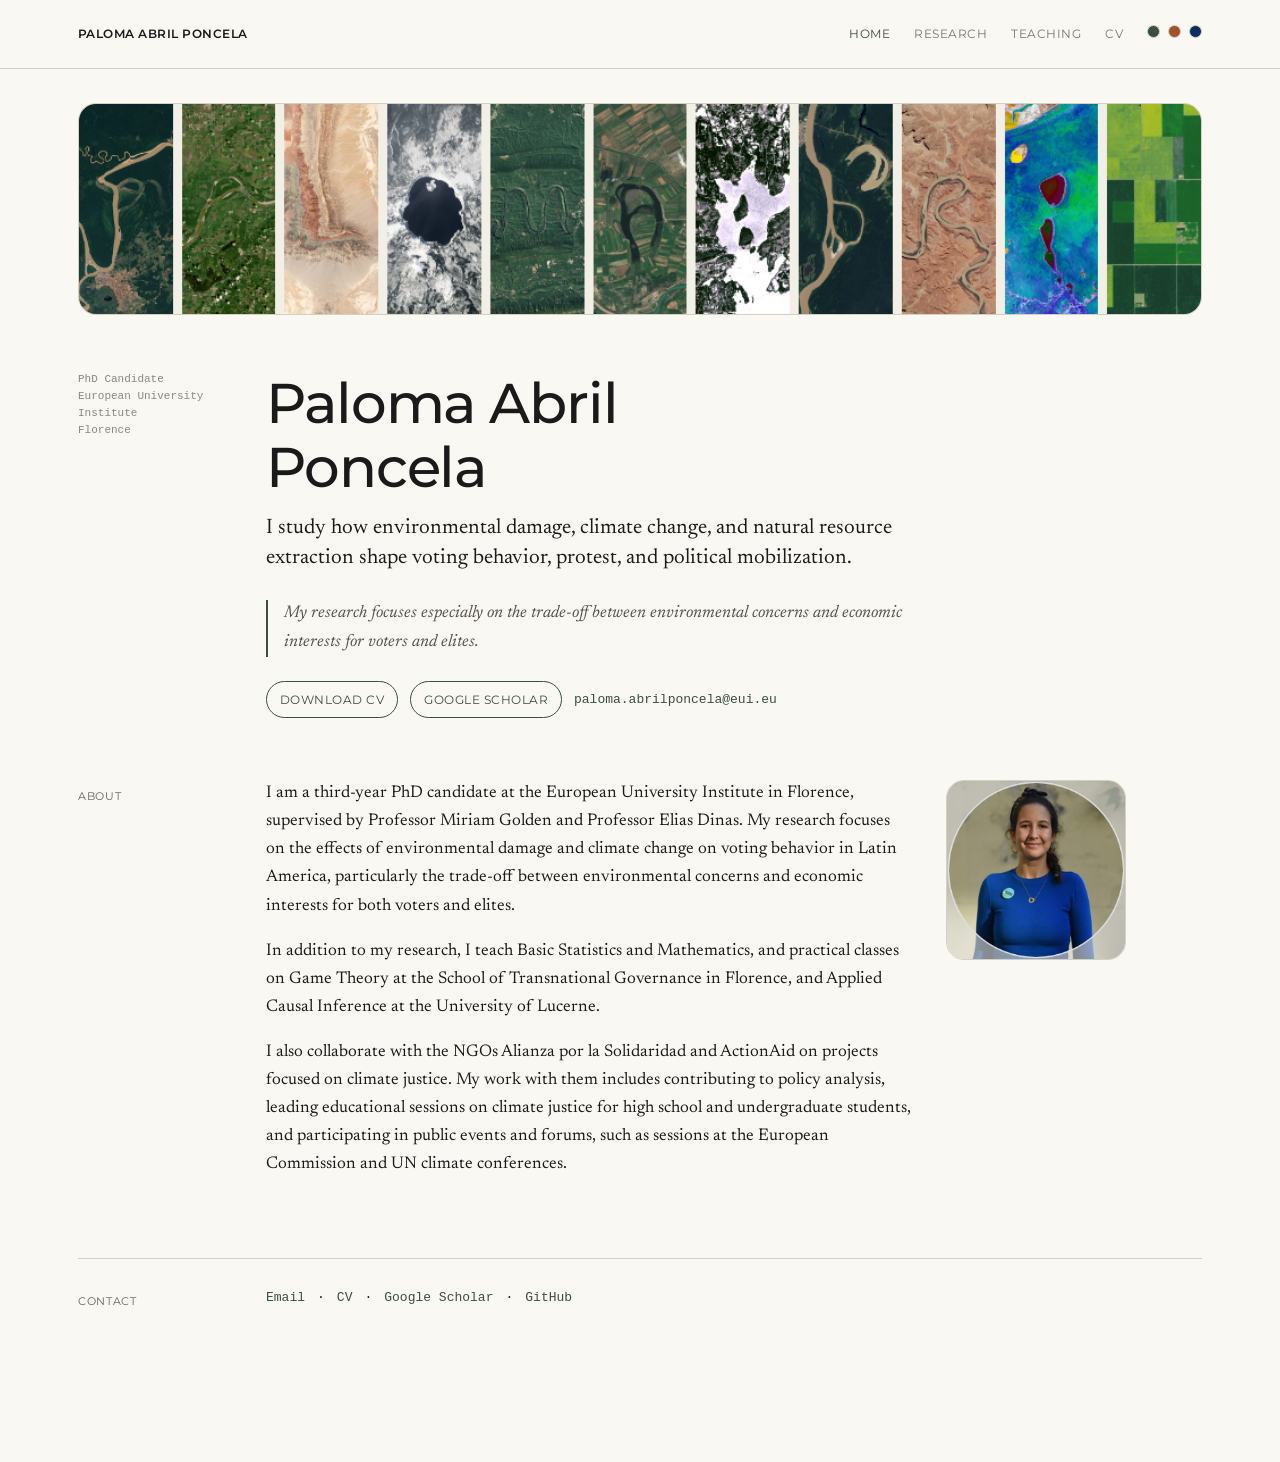
==== index.html @ c3dc5744 "Update index.html" ====
<!doctype html>
<html lang="en">
<head>
  <meta charset="utf-8">
  <meta http-equiv="X-UA-Compatible" content="chrome=1">
  <meta name="viewport" content="width=device-width, initial-scale=1">

  <title>Paloma Abril Poncela | PhD Candidate | European University Institute</title>
  <meta name="description" content="Paloma Abril Poncela is a PhD Candidate at the European University Institute researching environmental politics and voting behavior in Latin America.">
  <meta name="author" content="Paloma Abril Poncela">
  <link rel="canonical" href="https://palomaabril.github.io/">

  <meta property="og:title" content="Paloma Abril Poncela">
  <meta property="og:description" content="Research on environmental politics, environmental damage, and voting behavior in Latin America.">
  <meta property="og:type" content="website">
  <meta property="og:url" content="https://palomaabril.github.io/">
  <meta property="og:image" content="https://palomaabril.github.io/profile.png">
  <meta name="twitter:card" content="summary_large_image">

  <link rel="preconnect" href="https://fonts.googleapis.com">
  <link rel="preconnect" href="https://fonts.gstatic.com" crossorigin>
  <link href="https://fonts.googleapis.com/css2?family=Montserrat:wght@400;500;600&family=Newsreader:ital,opsz,wght@0,6..72,400;0,6..72,500;0,6..72,600;1,6..72,400&display=swap" rel="stylesheet">

  <link rel="stylesheet" href="https://unpkg.com/leaflet@1.9.4/dist/leaflet.css">

  <style>
    :root {
      --accent: #3A4F3D;
      --accent-secondary: #A0522D;
      --background: #FAF8F3;
      --panel: #F2EFE6;
      --text: #1A1A1A;
      --muted: #68645B;
      --line: #D4CFBE;
      --white-panel: rgba(255,255,255,0.66);
      --mono: ui-monospace, SFMono-Regular, Menlo, Monaco, Consolas, monospace;
    }

    * {
      box-sizing: border-box;
    }

    body {
      margin: 0;
      background: var(--background);
      color: var(--text);
      font-family: "Newsreader", Georgia, serif;
      font-size: 17px;
      line-height: 1.65;
    }

    a {
      color: var(--accent);
      text-decoration: none;
    }

    a:hover {
      text-decoration: underline;
    }

    .topbar {
      position: sticky;
      top: 0;
      z-index: 1000;
      background: rgba(250,248,243,0.94);
      backdrop-filter: blur(10px);
      border-bottom: 0.5px solid var(--line);
      font-family: "Montserrat", sans-serif;
      text-transform: uppercase;
      letter-spacing: 0.04em;
      font-size: 12px;
    }

    .nav {
      max-width: 1180px;
      margin: 0 auto;
      display: flex;
      gap: 24px;
      align-items: center;
      padding: 18px 28px;
    }

    .brand {
      font-weight: 600;
      margin-right: auto;
      color: var(--text);
    }

    .nav button,
    .nav a.nav-link {
      border: 0;
      background: transparent;
      color: #777;
      font: inherit;
      text-transform: uppercase;
      letter-spacing: 0.04em;
      cursor: pointer;
      padding: 6px 0;
    }

    .nav button.active,
    .nav button:hover,
    .nav a.nav-link:hover {
      color: var(--accent);
      text-decoration: none;
    }

    .theme-controls {
      display: flex;
      gap: 8px;
    }

    .theme-button {
      border: 0;
      background: transparent;
      cursor: pointer;
      padding: 2px;
    }

    .theme-dot {
      width: 13px;
      height: 13px;
      border-radius: 50%;
      display: inline-block;
      border: 1px solid var(--line);
    }

    main {
      max-width: 1180px;
      margin: 0 auto;
      padding: 62px 28px 90px;
    }

    .page {
      display: none;
    }

    .page.active {
      display: block;
    }

    .image-header {
      width: 100%;
      margin: -28px 0 56px;
      border-radius: 18px;
      overflow: hidden;
      border: 0.5px solid var(--line);
      background: var(--panel);
    }

    .image-header img {
      width: 100%;
      height: 210px;
      object-fit: cover;
      display: block;
    }

    .row {
      display: grid;
      grid-template-columns: 150px 1fr;
      gap: 38px;
      margin-bottom: 62px;
    }

    .label {
      font-family: "Montserrat", sans-serif;
      font-size: 11px;
      letter-spacing: 0.06em;
      color: var(--muted);
      text-transform: uppercase;
      padding-top: 7px;
    }

    .eyebrow {
      font-family: var(--mono);
      font-size: 11px;
      color: #888;
      line-height: 1.55;
    }

    .project .eyebrow,
    .project .smallcaps {
      color: var(--text);
      font-size: 13px;
    }

    h1,
    h2,
    h3 {
      font-family: "Montserrat", sans-serif;
      line-height: 1.15;
      font-weight: 500;
      margin: 0 0 14px;
    }

    h1 {
      font-size: 56px;
      letter-spacing: -0.02em;
    }

    h2 {
      font-size: 30px;
    }

    h3 {
      font-size: 18px;
    }

    p {
      margin-top: 0;
    }

    .lede {
      font-size: 21px;
      line-height: 1.45;
      max-width: 680px;
      margin: 0 0 26px;
    }

    .note {
      font-style: italic;
      border-left: 2px solid var(--accent);
      padding-left: 16px;
      color: #56524A;
      max-width: 680px;
    }

    .about-with-photo {
      display: grid;
      grid-template-columns: minmax(0, 1fr) 180px;
      gap: 34px;
      align-items: start;
      max-width: 860px;
    }

    .about-photo {
      width: 180px;
      height: 180px;
      object-fit: cover;
      border-radius: 18px;
      border: 0.5px solid var(--line);
      background: var(--panel);
    }

    .links {
      display: flex;
      gap: 12px;
      flex-wrap: wrap;
      align-items: center;
      font-family: var(--mono);
      font-size: 13px;
    }

    .button-link {
      font-family: "Montserrat", sans-serif;
      font-size: 12px;
      letter-spacing: 0.04em;
      text-transform: uppercase;
      border: 1px solid var(--accent);
      border-radius: 999px;
      padding: 8px 13px;
      color: var(--accent);
      background: transparent;
    }

    .button-link:hover {
      background: var(--accent);
      color: var(--background);
      text-decoration: none;
    }

    .card {
      display: block;
      background: var(--white-panel);
      border-radius: 16px;
      border-left: 3px solid var(--accent);
      padding: 18px 22px;
      margin-bottom: 16px;
      color: inherit;
    }

    .card:hover {
      text-decoration: none;
      background: rgba(255,255,255,0.88);
    }

    .smallcaps {
      font-family: "Montserrat", sans-serif;
      font-size: 10px;
      letter-spacing: 0.06em;
      color: var(--accent);
      text-transform: uppercase;
      margin-bottom: 6px;
    }

    .project {
      border-top: 0.5px solid var(--line);
      padding-top: 42px;
    }

    .pub {
      border-top: 0.5px solid var(--line);
      padding: 18px 0;
    }

    .footer {
      border-top: 0.5px solid var(--line);
      padding-top: 26px;
    }

    .mayan-interactive-layout {
      display: grid;
      grid-template-columns: 1.18fr 0.92fr;
      gap: 24px;
      align-items: start;
      margin: 30px 0;
    }

    .map-card,
    .image-card {
      background: var(--white-panel);
      border-radius: 16px;
      padding: 18px;
      border: 0.5px solid var(--line);
    }

    #mayan-map {
      height: 560px;
      border-radius: 14px;
      overflow: hidden;
      border: 0.5px solid var(--line);
      background: var(--panel);
    }

    #ecuador-map {
      height: 560px;
      border-radius: 14px;
      overflow: hidden;
      border: 0.5px solid var(--line);
      background: var(--panel);
    }

    .ecuador-interactive-layout {
      display: grid;
      grid-template-columns: minmax(0, 1.15fr) minmax(300px, 0.85fr);
      gap: 24px;
      align-items: start;
      margin: 30px 0;
    }

    .map-toggle {
      display: flex;
      flex-wrap: wrap;
      gap: 8px;
      margin: 14px 0;
      font-family: "Montserrat", sans-serif;
    }

    .map-toggle button {
      border: 1px solid var(--accent);
      border-radius: 999px;
      background: transparent;
      color: var(--accent);
      cursor: pointer;
      font: inherit;
      font-size: 11px;
      letter-spacing: 0.04em;
      padding: 7px 11px;
      text-transform: uppercase;
    }

    .map-toggle button.active,
    .map-toggle button:hover {
      background: var(--accent);
      color: var(--background);
    }

    .section-stats {
      font-family: var(--mono);
      font-size: 12px;
      color: #555;
      line-height: 1.65;
      margin: 12px 0 18px;
      padding: 12px;
      border-radius: 12px;
      background: var(--panel);
    }

    .image-grid {
      display: grid;
      grid-template-columns: repeat(3, minmax(0, 1fr));
      gap: 10px;
    }

    .image-option {
      margin: 0;
      border: 0;
      background: transparent;
      padding: 0;
      text-align: left;
      cursor: pointer;
      color: inherit;
      font: inherit;
    }

    .image-option img {
      width: 100%;
      border-radius: 12px;
      display: block;
      border: 0.5px solid var(--line);
      background: var(--panel);
      aspect-ratio: 4 / 3;
      object-fit: cover;
    }

    .image-option.active img {
      border: 2px solid var(--accent);
    }

    .image-option span {
      display: block;
      font-family: var(--mono);
      font-size: 11px;
      color: var(--muted);
      margin-top: 5px;
    }

    .selected-image {
      margin: 16px 0 0;
    }

    .selected-image img {
      width: 100%;
      max-height: 480px;
      object-fit: contain;
      display: block;
      border-radius: 12px;
      border: 0.5px solid var(--line);
      background: var(--panel);
    }

    .selected-image figcaption {
      font-family: var(--mono);
      font-size: 11px;
      color: var(--muted);
      margin-top: 6px;
    }

    .results-card {
      margin-top: 18px;
      background: var(--white-panel);
      border-radius: 16px;
      padding: 18px;
      border: 0.5px solid var(--line);
    }

    .results-heading {
      display: flex;
      align-items: center;
      justify-content: space-between;
      gap: 12px;
      margin-bottom: 12px;
    }

    .results-heading h3 {
      margin-bottom: 0;
    }

    .explanation-toggle {
      border: 1px solid var(--accent);
      border-radius: 999px;
      background: transparent;
      color: var(--accent);
      cursor: pointer;
      font-family: "Montserrat", sans-serif;
      font-size: 11px;
      letter-spacing: 0.04em;
      padding: 7px 11px;
      text-transform: uppercase;
      white-space: nowrap;
    }

    .explanation-toggle:hover {
      background: var(--accent);
      color: var(--background);
    }

    .results-grid {
      display: grid;
      grid-template-columns: repeat(2, minmax(0, 1fr));
      gap: 12px;
    }

    .results-button {
      display: block;
      width: 100%;
      border: 0;
      background: transparent;
      padding: 0;
      cursor: zoom-in;
      text-align: left;
      color: inherit;
      font: inherit;
    }

    .results-button img {
      width: 100%;
      display: block;
      border-radius: 12px;
      border: 0.5px solid var(--line);
      background: var(--panel);
    }

    .results-button span {
      display: block;
      margin-top: 5px;
      color: var(--muted);
      font-family: var(--mono);
      font-size: 11px;
    }

    .results-explanation {
      margin: 14px 0 0;
      color: #4D4942;
    }

    .results-explanation-panel {
      display: none;
    }

    .results-explanation-panel.open {
      display: block;
    }

    .modal {
      position: fixed;
      inset: 0;
      z-index: 2000;
      display: none;
      align-items: center;
      justify-content: center;
      padding: 28px;
      background: rgba(26, 26, 26, 0.72);
    }

    .modal.open {
      display: flex;
    }

    .modal-content {
      width: min(1120px, 100%);
      max-height: 92vh;
      overflow: auto;
      border-radius: 16px;
      background: var(--background);
      padding: 18px;
      border: 0.5px solid var(--line);
    }

    .modal-content img {
      width: 100%;
      display: block;
      border-radius: 12px;
      background: var(--panel);
    }

    .modal-close {
      float: right;
      border: 1px solid var(--accent);
      border-radius: 999px;
      background: transparent;
      color: var(--accent);
      cursor: pointer;
      font-family: "Montserrat", sans-serif;
      font-size: 12px;
      letter-spacing: 0.04em;
      padding: 6px 11px;
      text-transform: uppercase;
    }

    .modal-caption {
      margin: 0 0 12px;
      color: var(--muted);
      font-family: var(--mono);
      font-size: 12px;
    }

    .legend {
      margin-top: 12px;
      font-family: var(--mono);
      font-size: 11px;
      color: var(--muted);
    }

    .legend-row {
      display: flex;
      align-items: center;
      gap: 8px;
      margin: 4px 0;
    }

    .legend-swatch {
      width: 18px;
      height: 10px;
      border-radius: 2px;
      display: inline-block;
    }

    .map-note {
      font-family: var(--mono);
      font-size: 11px;
      color: var(--muted);
      margin-top: 10px;
      line-height: 1.5;
    }

    .ecuador-results-card h3 {
      margin-bottom: 8px;
    }

    .ecuador-results-card p {
      color: #56524A;
      font-size: 15px;
      line-height: 1.45;
      margin-bottom: 14px;
    }

    .ecuador-results-card .results-button {
      margin-top: 16px;
    }

    .gap-figure {
      width: 100%;
      border-radius: 12px;
      border: 0.5px solid var(--line);
      background: rgba(255,255,255,0.72);
      display: block;
    }

    .gap-figure text {
      font-family: "Montserrat", sans-serif;
      fill: var(--text);
    }

    .gap-figure .subtitle,
    .gap-figure .axis-label,
    .gap-figure .tick {
      fill: var(--muted);
    }

    @media (max-width: 900px) {
      .mayan-interactive-layout {
        grid-template-columns: 1fr;
      }

      .ecuador-interactive-layout {
        grid-template-columns: 1fr;
      }

      #mayan-map {
        height: 440px;
      }

      #ecuador-map {
        height: 440px;
      }
    }

    @media (max-width: 760px) {
      .nav {
        flex-wrap: wrap;
      }

      .theme-controls {
        width: 100%;
      }

      .row {
        grid-template-columns: 1fr;
        gap: 18px;
      }

      h1 {
        font-size: 42px;
      }

      main {
        padding-top: 36px;
      }

      .image-header {
        margin-top: -12px;
        margin-bottom: 36px;
      }

      .image-header img {
        height: 150px;
        object-position: left center;
      }

      .about-with-photo {
        grid-template-columns: 1fr;
      }

      .about-with-photo > div {
        grid-row: 2;
      }

      .about-photo {
        width: 145px;
        height: 145px;
        grid-row: 1;
      }

      .label {
        padding-top: 0;
      }

      .links {
        gap: 8px;
      }
    }
  </style>
</head>

<body>
  <div class="topbar">
    <nav class="nav">
      <span class="brand">Paloma Abril Poncela</span>
      <button class="navbtn active" data-page="home">Home</button>
      <button class="navbtn" data-page="research">Research</button>
      <button class="navbtn" data-page="teaching">Teaching</button>
      <a class="nav-link" href="cv.pdf" target="_blank" rel="noopener">CV</a>

      <div class="theme-controls">
        <button class="theme-button" data-color="#3A4F3D" aria-label="Green theme">
          <span class="theme-dot" style="background:#3A4F3D"></span>
        </button>
        <button class="theme-button" data-color="#A0522D" aria-label="Terracotta theme">
          <span class="theme-dot" style="background:#A0522D"></span>
        </button>
        <button class="theme-button" data-color="#0B2E5E" aria-label="Blue theme">
          <span class="theme-dot" style="background:#0B2E5E"></span>
        </button>
      </div>
    </nav>
  </div>

  <main>
    <div class="image-header">
      <img src="assets/images/PALOMAABRIL.png" alt="Satellite imagery collage header">
    </div>

    <section id="home" class="page active">
      <div class="row">
        <div>
          <p class="eyebrow">
            PhD Candidate<br>
            European University Institute<br>
            Florence
          </p>
        </div>

        <div>
          <h1>Paloma Abril<br>Poncela</h1>
          <p class="lede">
            I study how environmental damage, climate change, and natural resource extraction shape voting behavior, protest, and political mobilization.
          </p>
          <p class="note">
            My research focuses especially on the trade-off between environmental concerns and economic interests for voters and elites.
          </p>

          <div class="links" style="margin-top:24px">
            <a class="button-link" href="cv.pdf" target="_blank" rel="noopener">Download CV</a>
            <a class="button-link" href="https://scholar.google.com/citations?user=mrmPyyAAAAAJ&hl=es" target="_blank" rel="noopener">Google Scholar</a>
            <a href="mailto:paloma.abrilponcela@eui.eu">paloma.abrilponcela@eui.eu</a>
          </div>
        </div>
      </div>

      <div class="row">
        <div class="label">About</div>

        <div class="about-with-photo">
          <div>
            <p>
              I am a third-year PhD candidate at the European University Institute in Florence, supervised by Professor Miriam Golden and Professor Elias Dinas. My research focuses on the effects of environmental damage and climate change on voting behavior in Latin America, particularly the trade-off between environmental concerns and economic interests for both voters and elites.
            </p>

            <p>
              In addition to my research, I teach Basic Statistics and Mathematics, and practical classes on Game Theory at the School of Transnational Governance in Florence, and Applied Causal Inference at the University of Lucerne.
            </p>

            <p>
              I also collaborate with the NGOs Alianza por la Solidaridad and ActionAid on projects focused on climate justice. My work with them includes contributing to policy analysis, leading educational sessions on climate justice for high school and undergraduate students, and participating in public events and forums, such as sessions at the European Commission and UN climate conferences.
            </p>
          </div>

          <img class="about-photo" src="profile.png" alt="Paloma Abril Poncela">
        </div>
      </div>

      <div class="row footer">
        <div class="label">Contact</div>
        <div class="links">
          <a href="mailto:paloma.abrilponcela@eui.eu">Email</a>
          <span>&middot;</span>
          <a href="cv.pdf" target="_blank" rel="noopener">CV</a>
          <span>&middot;</span>
          <a href="https://scholar.google.com/citations?user=mrmPyyAAAAAJ&hl=es" target="_blank" rel="noopener">Google Scholar</a>
          <span>&middot;</span>
          <a href="https://github.com/palomaabril" target="_blank" rel="noopener">GitHub</a>
        </div>
      </div>
    </section>

    <section id="research" class="page">
      <div class="row">
        <div class="label">Research</div>
        <div>
          <h1>Research</h1>
          <p class="lede">
            My projects study environmental voting, extraction, deforestation, and climate politics.
          </p>
        </div>
      </div>

      <div class="row project">
        <div class="label">Published Papers</div>

        <div>
          <div class="pub">
            <h3>Economic vulnerability and emotions toward climate change: A case study of Spain</h3>
            <p>
              Fernandez, J. J., Orriols, L., &amp; Abril, P. (2025). <em>Journal of Environmental Psychology</em>, 102537.
            </p>
            <a href="https://www.sciencedirect.com/science/article/pii/S0272494425000209" target="_blank" rel="noopener">Read article</a>
          </div>
        </div>
      </div>

      <div class="row project">
        <div>
          <div class="smallcaps">Project 01</div>
          <p class="eyebrow">
            Mexico<br>
            2024-26<br>
            Under review
          </p>
        </div>

        <div>
          <h2>From Economic Voting to Environmental Backlash: The Mayan Train and Electoral Dynamics in Mexico</h2>
          <p><strong>Author:</strong> Paloma Abril Poncela</p>

          <p>
            How do voters evaluate governments that deliver economic growth at environmental cost? Classic models of retrospective voting expect citizens to reward prosperity, yet development often comes at the expense of the environment, generating backlash. I argue that accountability under these trade-offs hinges on whether citizens directly capture the gains from growth.
          </p>

          <p>
            When benefits are diffuse and environmental losses are visible and concentrated, voters punish governments; when benefits are direct and compensatory, they reward them even amid ecological damage. I test this argument using Mexico's Mayan Train, a macro-project that spurred regional expansion alongside severe deforestation. Combining satellite, firm, and electoral data in a difference-in-differences framework, I show that voters rewarded growth without deforestation, punished growth with ecological destruction, and rewarded the government where expropriation payments provided direct compensation.
          </p>

          <p class="eyebrow">Presented at: EPSA 2025, POBI 2025</p>

          <div class="mayan-interactive-layout">
            <div class="map-card">
              <h3>Electoral sections along the Mayan Train</h3>
              <p>
                Click an electoral section to display its measured deforestation and the satellite comparison.
              </p>

              <div id="mayan-map"></div>

              <div class="legend">
                <div class="legend-row">
                  <span class="legend-swatch" style="background:#F1E3B5"></span>
                  lower measured deforestation
                </div>
                <div class="legend-row">
                  <span class="legend-swatch" style="background:#D99B5F"></span>
                  medium measured deforestation
                </div>
                <div class="legend-row">
                  <span class="legend-swatch" style="background:#A0522D"></span>
                  higher measured deforestation
                </div>
              </div>

              <p class="map-note">
                Source: electoral-section shapefiles and satellite-based deforestation calculations.
              </p>
            </div>

            <div class="image-card">
              <h3 id="selected-section-title">Select a section</h3>

              <div id="selected-section-info" class="section-stats">
                Click an electoral section on the map to display the deforestation estimate.
              </div>

              <div class="image-grid">
                <button class="image-option active" type="button" data-image="assets/images/qgis2018.png" data-label="Before &middot; 2018" data-alt="Satellite image before deforestation, 2018">
                  <img src="assets/images/qgis2018.png" alt="">
                  <span>Before &middot; 2018</span>
                </button>

                <button class="image-option" type="button" data-image="assets/images/qgis2024.png" data-label="After &middot; 2024" data-alt="Satellite image after deforestation, 2024">
                  <img src="assets/images/qgis2024.png" alt="">
                  <span>After &middot; 2024</span>
                </button>

                <button class="image-option" type="button" data-image="assets/images/qgis_2024_area.png" data-label="Measured deforestation area" data-alt="Measured deforestation area">
                  <img src="assets/images/qgis_2024_area.png" alt="">
                  <span>Measurement</span>
                </button>
              </div>

              <figure class="selected-image">
                <img id="selected-qgis-image" src="assets/images/qgis2018.png" alt="Satellite image before deforestation, 2018">
                <figcaption id="selected-qgis-caption">Before &middot; 2018</figcaption>
              </figure>

              <div class="results-card">
                <div class="results-heading">
                  <h3>Results</h3>
                  <button class="explanation-toggle" id="toggle-results-explanation" type="button" aria-expanded="false">Click for explanation</button>
                </div>
                <div class="results-grid">
                  <button class="results-button" type="button" data-results-image="assets/images/did_MORENA_with_without_PSM1.png" data-results-title="MORENA vote share" data-results-alt="Coefficient estimates for MORENA vote share and distance to the Mayan Train">
                    <img src="assets/images/did_MORENA_with_without_PSM1.png" alt="">
                    <span>MORENA vote share</span>
                  </button>

                  <button class="results-button" type="button" data-results-image="assets/images/defo_did_proximity.png" data-results-title="Deforestation exposure" data-results-alt="Coefficient estimates for exposure to deforestation and MORENA vote share">
                    <img src="assets/images/defo_did_proximity.png" alt="">
                    <span>Deforestation exposure</span>
                  </button>

                  <button class="results-button" type="button" data-results-image="assets/images/companies_treatment_good.png" data-results-title="New companies" data-results-alt="Coefficient estimates for new companies and MORENA vote share">
                    <img src="assets/images/companies_treatment_good.png" alt="">
                    <span>New companies</span>
                  </button>

                  <button class="results-button" type="button" data-results-image="assets/images/ejidos_matched_unmatched.png" data-results-title="Ejido expropriation" data-results-alt="Coefficient estimates for ejido expropriation and MORENA vote share">
                    <img src="assets/images/ejidos_matched_unmatched.png" alt="">
                    <span>Ejido intersections</span>
                  </button>
                </div>
                <div class="results-explanation-panel" id="results-explanation-panel">
                  <p class="results-explanation">
                    Proximity to the Mayan Train had opposite electoral consequences across the route. In the first half, sections closer to the line experienced larger increases in MORENA's vote share after construction, consistent with economic voting: moving from 10 km away to immediate proximity corresponds to an estimated increase of about 1.7 percentage points, and 4.2 percentage points in the matched model. In the second half, proximity is associated with lower support for MORENA, with nearby communities penalizing the incumbent by roughly 3-4 percentage points. The opposition-party results indicate that PAN gained vote share in the second half, while PRI effects are not statistically significant and PVEM gains did not offset MORENA's losses once coalition totals are considered.
                  </p>
                  <p class="results-explanation">
                    The mechanism figures point to why the two halves diverged. New firm creation is associated with higher support for MORENA in the first half, but not in the second half, suggesting that localized economic activation mattered where environmental costs were less politically salient. By contrast, exposure to deforestation is associated with lower support for the incumbent, especially where forest loss was visible and widespread; one square kilometer of deforestation corresponds to almost a one-point loss in vote share. Sections where communal lands were expropriated show increased support for MORENA, consistent with the argument that direct compensation can turn project exposure into electoral reward even amid broader environmental damage.
                  </p>
                </div>
              </div>
            </div>
          </div>
        </div>
      </div>

      <div class="row project">
        <div>
          <div class="smallcaps">Project 02</div>
          <p class="eyebrow">
            Ecuador<br>
            2023 referendum<br>
            with Sara Dybesland & Deniz Tufur
          </p>
        </div>

        <div>
          <h2>When Oil Meets the Environment: How Gender Shapes Environmental Voting in Ecuador</h2>
          <p><strong>Authors:</strong> Paloma Abril Poncela, Sara Dybesland and Deniz Tufur</p>

          <p>
            This paper analyzes how local economic structures condition gender differences in environmental voting. Using Ecuador's 2023 national referendum on halting oil extraction in Yasuní National Park, where men and women vote in separate booths enabling the first systematic analysis of gendered environmental behavior using real voting data, we examine when and why gender predispositions translate into distinct electoral choices. Using official booth-level results and a difference-in-differences design, we find that women are significantly more likely than men to support halting oil extraction in areas where local economies are not tied to oil. In oil-producing regions, this gender gap disappears entirely: material dependence on the industry overrides value-based differences for both men and women. Additional analyses of public goods provision and employment confirm that extractive activities influence political behavior through concrete economic channels rather than shifts in attitudes alone.           </p>

          <p>
            To further probe the individual-level mechanisms behind these patterns, we complement the electoral analysis with an original survey fielded in Ecuador. These findings contribute to electoral behavior theory by showing that gender gaps in environmental voting are not fixed properties of individuals, but conditional outcomes shaped by local economic context. More broadly, they help explain why cross-national studies often find weaker gender gaps in the Global South, and clarify when material interests displace values as the dominant driver of political choice.
          </p>

          <div class="ecuador-interactive-layout">
          <div class="map-card">
            <h3>Yasuni referendum maps</h3>
            <p>
              Choose a layer and click a parroquia to see the 2023 Yes vote, male and female Yes vote shares, and the gender gap.
            </p>

            <div class="map-toggle" aria-label="Ecuador map layer selector">
              <button class="ecuador-map-toggle active" type="button" data-layer="yes">Yes vote</button>
              <button class="ecuador-map-toggle" type="button" data-layer="gap">Gender gap</button>
            </div>

            <div id="ecuador-map"></div>

            <div class="legend" id="ecuador-legend">
              <div class="legend-row">
                <span class="legend-swatch" style="background:#FDE0DD"></span>
                lower Yes vote
              </div>
              <div class="legend-row">
                <span class="legend-swatch" style="background:#99000D"></span>
                higher Yes vote
              </div>
            </div>

            <p class="map-note" id="ecuador-map-note">
              Layer: percentage of Yes vote in the 2023 Yasuni referendum by parroquia.
            </p>
          </div>

            <div class="image-card ecuador-results-card">
              <h3>Gender gap by oil status</h3>
              <p>
                Adjusted Male - Female gap in percentage-point Yes support. Negative values mean women were more likely than men to vote Yes.
              </p>

              <svg class="gap-figure" viewBox="0 0 640 420" role="img" aria-label="Gender gap in percent Yes, Male minus Female, adjusted by oil status">
                <text x="34" y="42" font-size="24" font-weight="600">Gender gap in % Yes</text>
                <text class="subtitle" x="34" y="68" font-size="14">Male - Female, adjusted. Stars = Holm-adjusted significance.</text>
                <line x1="78" y1="107" x2="604" y2="107" stroke="#222" stroke-width="1.5" stroke-dasharray="7 7"></line>
                <line x1="78" y1="181" x2="604" y2="181" stroke="#D4CFBE" stroke-width="1"></line>
                <line x1="78" y1="256" x2="604" y2="256" stroke="#D4CFBE" stroke-width="1"></line>
                <line x1="78" y1="330" x2="604" y2="330" stroke="#D4CFBE" stroke-width="1"></line>
                <line x1="78" y1="70" x2="78" y2="330" stroke="#777" stroke-width="1"></line>
                <line x1="78" y1="330" x2="604" y2="330" stroke="#777" stroke-width="1"></line>
                <text class="tick" x="49" y="112" font-size="14">0</text>
                <text class="tick" x="41" y="186" font-size="14">-1</text>
                <text class="tick" x="41" y="261" font-size="14">-2</text>
                <text class="tick" x="41" y="335" font-size="14">-3</text>
                <text class="axis-label" x="22" y="212" font-size="15" transform="rotate(-90 22 212)">p.p.</text>
                <text x="160" y="365" font-size="17">Non-oil</text>
                <text x="438" y="365" font-size="17">Oil</text>
                <line x1="190" y1="223" x2="190" y2="279" stroke="#111" stroke-width="3"></line>
                <line x1="174" y1="223" x2="206" y2="223" stroke="#111" stroke-width="3"></line>
                <line x1="174" y1="279" x2="206" y2="279" stroke="#111" stroke-width="3"></line>
                <circle cx="190" cy="251" r="9" fill="#111"></circle>
                <text x="174" y="316" font-size="21" font-weight="600">***</text>
                <line x1="450" y1="77" x2="450" y2="208" stroke="#111" stroke-width="3"></line>
                <line x1="434" y1="77" x2="466" y2="77" stroke="#111" stroke-width="3"></line>
                <line x1="434" y1="208" x2="466" y2="208" stroke="#111" stroke-width="3"></line>
                <circle cx="450" cy="143" r="9" fill="#111"></circle>
                <text x="438" y="242" font-size="18">ns</text>
                <text class="subtitle" x="92" y="396" font-size="12">Non-oil: -1.93 p.p. [95% CI: -2.31, -1.56]. Oil: -0.48 p.p. [95% CI: -1.36, 0.40].</text>
              </svg>

              <button class="results-button" type="button" data-results-image="assets/images/yasuni_dist_pooled_nogalapagos.png" data-results-title="Distance to Yasuni and Yes vote" data-results-alt="Scatter plot showing distance to Yasuni and percentage of Yes vote in 2023">
                <img src="assets/images/yasuni_dist_pooled_nogalapagos.png" alt="">
                <span>Distance to Yasuni and Yes vote</span>
              </button>
            </div>
          </div>
        </div>
      </div>

      <div class="row project">
        <div class="label">Other work</div>

        <div>
          <div class="pub">
            <h3>Theory Building Through Scope Conditions Decision Tree: An Application on Elections and Deforestation</h3>
            <p>
              With Rens Chazottes. Social scientists routinely produce credibly identified causal estimates, yet struggle to aggregate them into cumulative theory. We propose a framework that formalizes each theoretical claim as a structured proposition linking a treatment contrast, an outcome, a causal mechanism, and a set of scope conditions, then organizes these claims into scope-condition decision trees.
            </p>
            <p>
              We apply the framework to a pre-registered systematic review of elections and deforestation, a literature marked by theoretical fragmentation and competing predictions. The analysis shows that many apparent disagreements reflect differences in implicit scope conditions rather than genuine empirical contradictions, and identifies several plausible causal regimes that remain empirically underexplored.
            </p>
          </div>

          <div class="pub">
            <h3>Environmental Mobilization of the Indigenous in Latin America</h3>
            <p>
              Why are indigenous populations more likely to mobilize for environmental causes than their non-indigenous counterparts? This paper examines two competing explanations: material interests and environmental values. Using survey evidence from Latin America and protest event data, I show that indigenous identity is consistently associated with higher levels of environmental concern and a greater willingness to engage in climate-related protest. I argue that this pattern can be understood through the joint influence of material grievances, linked to disproportionate exposure to environmental harm, and deeply rooted environmental values tied to identity and relational conceptions of nature.
            </p>
            <p>
              To disentangle these mechanisms, I combine observational analysis with experimental evidence. The study ultimately tests whether mobilization is primarily driven by threats to livelihoods or by threats to environmental values. The empirical strategy culminates in a survey experiment conducted in Ecuador, where participants are randomly exposed to material or value-based frames of environmental harm. This design allows for the identification of the causal impact of each mechanism on individuals' willingness to protest, providing new evidence on the drivers of environmental mobilization in the Global South.
            </p>
          </div>

          <div class="pub">
            <h3>Green Voting without a Green Party</h3>
            <p>
              With Lluis Orriols. Presented at APSA 2024. A conjoint experiment on how voters weigh environmental positions against other political issues in Spain.
            </p>
          </div>
        </div>
      </div>
    </section>

    <section id="teaching" class="page">
      <div class="row">
        <div class="label">Teaching</div>

        <div>
          <h1>Teaching</h1>

          <div class="pub">
            <h3>European University Institute / School of Transnational Governance</h3>
            <p>Basic Statistics and Mathematics; practical classes on Game Theory.</p>
          </div>

          <div class="pub">
            <h3>University of Lucerne</h3>
            <p>Applied Causal Inference.</p>
          </div>
        </div>
      </div>
    </section>
  </main>

  <div class="modal" id="results-modal" aria-hidden="true" role="dialog" aria-label="Results figure">
    <div class="modal-content">
      <button class="modal-close" id="close-results" type="button">Close</button>
      <h3 id="results-modal-title">Results</h3>
      <p class="modal-caption" id="results-modal-caption"></p>
      <img id="results-modal-image" src="assets/images/did_MORENA_with_without_PSM1.png" alt="Coefficient estimates for MORENA vote share and distance to the Mayan Train">
      <p class="results-explanation">
        These figures summarize the main electoral results and mechanisms. Click outside this panel or use Close to return to the project page.
      </p>
    </div>
  </div>

  <script src="https://unpkg.com/leaflet@1.9.4/dist/leaflet.js"></script>

  <script>
    function showPage(id) {
      document.querySelectorAll(".page").forEach(page => {
        page.classList.remove("active");
      });

      document.getElementById(id).classList.add("active");

      document.querySelectorAll(".navbtn").forEach(button => {
        button.classList.toggle("active", button.dataset.page === id);
      });

      if (id === "research" && window.mayanMap) {
        setTimeout(() => {
          window.mayanMap.invalidateSize();
          if (window.ecuadorMap) {
            window.ecuadorMap.invalidateSize();
          }
        }, 150);
      }

      window.scrollTo({ top: 0, behavior: "smooth" });
    }

    document.querySelectorAll(".navbtn").forEach(button => {
      button.addEventListener("click", () => showPage(button.dataset.page));
    });

    document.querySelectorAll(".theme-button").forEach(button => {
      button.addEventListener("click", () => {
        document.documentElement.style.setProperty("--accent", button.dataset.color);
      });
    });

    document.querySelectorAll(".image-option").forEach(button => {
      button.addEventListener("click", () => {
        document.querySelectorAll(".image-option").forEach(option => {
          option.classList.remove("active");
        });

        button.classList.add("active");
        document.getElementById("selected-qgis-image").src = button.dataset.image;
        document.getElementById("selected-qgis-image").alt = button.dataset.alt;
        document.getElementById("selected-qgis-caption").innerHTML = button.dataset.label;
      });
    });

    document.getElementById("toggle-results-explanation").addEventListener("click", event => {
      const panel = document.getElementById("results-explanation-panel");
      const isOpen = panel.classList.toggle("open");
      event.target.setAttribute("aria-expanded", String(isOpen));
      event.target.textContent = isOpen ? "Hide explanation" : "Click for explanation";
    });

    const resultsModal = document.getElementById("results-modal");
    document.querySelectorAll(".results-button").forEach(button => {
      button.addEventListener("click", () => {
        document.getElementById("results-modal-image").src = button.dataset.resultsImage;
        document.getElementById("results-modal-image").alt = button.dataset.resultsAlt;
        document.getElementById("results-modal-title").textContent = button.dataset.resultsTitle;
        document.getElementById("results-modal-caption").textContent = button.dataset.resultsTitle;
        resultsModal.classList.add("open");
        resultsModal.setAttribute("aria-hidden", "false");
      });
    });

    document.getElementById("close-results").addEventListener("click", () => {
      resultsModal.classList.remove("open");
      resultsModal.setAttribute("aria-hidden", "true");
    });

    resultsModal.addEventListener("click", event => {
      if (event.target === resultsModal) {
        resultsModal.classList.remove("open");
        resultsModal.setAttribute("aria-hidden", "true");
      }
    });

    let mayanMap;
    let geojsonLayer;
    let selectedLayer;

    function getDeforestationValue(properties) {
      const possibleNames = [
        "deforestation_m2",
        "def_seccion_m",
        "deforestation",
        "deforestation_area",
        "area_deforested",
        "area_m2",
        "deforestation_ha",
        "ha_deforested",
        "loss_m2",
        "loss_ha"
      ];

      for (const name of possibleNames) {
        if (
          properties[name] !== undefined &&
          properties[name] !== null &&
          properties[name] !== ""
        ) {
          return {
            name: name,
            value: Number(properties[name])
          };
        }
      }

      return {
        name: null,
        value: null
      };
    }

    function getSectionId(properties) {
      return (
        properties.section_join_id ||
        properties.section_id ||
        properties.entidad_municipio_seccion ||
        properties.join_id ||
        properties.SECCION ||
        properties.seccion ||
        "unknown"
      );
    }

    function colorByDeforestation(value) {
      if (value === null || Number.isNaN(value)) return "#E8E2D0";
      if (value > 1000000) return "#6F2F28";
      if (value > 500000) return "#A0522D";
      if (value > 100000) return "#D99B5F";
      if (value > 10000) return "#E7C783";
      return "#F1E3B5";
    }

    function styleSection(feature) {
      const d = getDeforestationValue(feature.properties);

      return {
        color: "#3A4F3D",
        weight: 0.45,
        fillColor: colorByDeforestation(d.value),
        fillOpacity: 0.68
      };
    }

    function updatePanel(properties) {
      const sectionId = getSectionId(properties);
      const d = getDeforestationValue(properties);

      document.getElementById("selected-section-title").textContent =
        "Section " + sectionId;

      const state =
        properties.state_name ||
        properties.state ||
        properties.estado ||
        properties.ENTIDAD ||
        properties.entidad ||
        "NA";

      const municipality =
        properties.municipio ||
        properties.MUNICIPIO ||
        properties.nombre_mun ||
        properties.NOMBRE_MUN ||
        "NA";

      const formattedDeforestation =
        d.value === null || Number.isNaN(d.value)
          ? "NA"
          : d.value.toLocaleString(undefined, { maximumFractionDigits: 2 });

      const unit =
        d.name && d.name.toLowerCase().includes("ha")
          ? "hectares"
          : "m²";

      document.getElementById("selected-section-info").innerHTML = `
        <strong>State:</strong> ${state}<br>
        <strong>Municipality:</strong> ${municipality}<br>
        <strong>Deforestation:</strong> ${formattedDeforestation} ${unit}<br>
        <strong>Variable:</strong> ${d.name || "not detected"}
      `;
    }

    function initMayanMap() {
      mayanMap = L.map("mayan-map", {
        scrollWheelZoom: false
      }).setView([19.2, -89.3], 7);

      window.mayanMap = mayanMap;

      L.tileLayer("https://{s}.tile.openstreetmap.org/{z}/{x}/{y}.png", {
        maxZoom: 18,
        attribution: "&copy; OpenStreetMap contributors"
      }).addTo(mayanMap);

      fetch("assets/maps/sections_deforestation_light.geojson")
        .then(response => {
          if (!response.ok) {
            throw new Error("GeoJSON not found");
          }
          return response.json();
        })
        .then(data => {
          geojsonLayer = L.geoJSON(data, {
            style: styleSection,
            onEachFeature: function(feature, layer) {
              layer.on({
                click: function(e) {
                  if (selectedLayer) {
                    geojsonLayer.resetStyle(selectedLayer);
                  }

                  selectedLayer = e.target;

                  e.target.setStyle({
                    color: "#111",
                    weight: 2,
                    fillOpacity: 0.9
                  });

                  updatePanel(feature.properties);
                },
                mouseover: function(e) {
                  e.target.setStyle({
                    weight: 1.5,
                    color: "#111"
                  });
                },
                mouseout: function(e) {
                  if (selectedLayer !== e.target) {
                    geojsonLayer.resetStyle(e.target);
                  }
                }
              });
            }
          }).addTo(mayanMap);

          mayanMap.setView([19.6, -89.2], 7);
        })
        .catch(error => {
          document.getElementById("selected-section-info").innerHTML =
            "The GeoJSON file could not be loaded. Check that <br><strong>assets/maps/sections_deforestation_light.geojson</strong><br> exists in the GitHub repository.";
          console.error(error);
        });
    }

    let ecuadorMap;
    let ecuadorLayer;
    let ecuadorData;
    let ecuadorMode = "yes";

    function interpolateColor(value, min, max, start, end) {
      if (value === null || Number.isNaN(value)) return "#E8E2D0";
      const t = Math.max(0, Math.min(1, (value - min) / (max - min)));
      const rgb = start.map((channel, index) => Math.round(channel + t * (end[index] - channel)));
      return `rgb(${rgb[0]}, ${rgb[1]}, ${rgb[2]})`;
    }

    function colorEcuador(feature) {
      const p = feature.properties;
      if (ecuadorMode === "gap") {
        const value = Number(p.gender_gap_m_minus_f);
        if (Number.isNaN(value)) return "#E8E2D0";
        const cap = 8;
        if (value < 0) return interpolateColor(value, -cap, 0, [33, 102, 172], [247, 247, 247]);
        return interpolateColor(value, 0, cap, [247, 247, 247], [178, 24, 43]);
      }

      return interpolateColor(Number(p.yes_pct_2023), 48, 67, [253, 224, 221], [153, 0, 13]);
    }

    function styleEcuador(feature) {
      return {
        color: "#ffffff",
        weight: 0.45,
        fillColor: colorEcuador(feature),
        fillOpacity: 0.78
      };
    }

    function formatPct(value) {
      const number = Number(value);
      return Number.isNaN(number) ? "NA" : number.toFixed(1) + "%";
    }

    function bindEcuadorPopup(feature, layer) {
      const p = feature.properties;
      layer.bindPopup(`
        <strong>${p.parroquia_name || "Parroquia"}</strong><br>
        Canton: ${p.canton || "NA"}<br>
        Province: ${p.provincia || "NA"}<br>
        Yes vote: ${formatPct(p.yes_pct_2023)}<br>
        Male Yes vote: ${formatPct(p.pct_si_male)}<br>
        Female Yes vote: ${formatPct(p.pct_si_female)}<br>
        Gender gap: ${formatPct(p.gender_gap_m_minus_f)}
      `);
    }

    function updateEcuadorLegend() {
      const legend = document.getElementById("ecuador-legend");
      const note = document.getElementById("ecuador-map-note");

      if (ecuadorMode === "gap") {
        legend.innerHTML = `
          <div class="legend-row"><span class="legend-swatch" style="background:#2166AC"></span>women more pro-Yes</div>
          <div class="legend-row"><span class="legend-swatch" style="background:#F7F7F7"></span>small or no gap</div>
          <div class="legend-row"><span class="legend-swatch" style="background:#B2182B"></span>men more pro-Yes</div>
        `;
        note.textContent = "Layer: male minus female Yes vote percentage-point gap by parroquia. Colors are clipped at +/-8 p.p. so local differences are easier to see.";
      } else {
        legend.innerHTML = `
          <div class="legend-row"><span class="legend-swatch" style="background:#FDE0DD"></span>lower Yes vote</div>
          <div class="legend-row"><span class="legend-swatch" style="background:#99000D"></span>higher Yes vote</div>
        `;
        note.textContent = "Layer: percentage of Yes vote in the 2023 Yasuni referendum by parroquia. Colors are clipped from 48% to 67% so variation is easier to see.";
      }
    }

    function setEcuadorMode(mode) {
      ecuadorMode = mode;
      document.querySelectorAll(".ecuador-map-toggle").forEach(button => {
        button.classList.toggle("active", button.dataset.layer === mode);
      });
      if (ecuadorLayer) {
        ecuadorLayer.setStyle(styleEcuador);
      }
      updateEcuadorLegend();
    }

    function initEcuadorMap() {
      ecuadorMap = L.map("ecuador-map", {
        scrollWheelZoom: false
      }).setView([-1.7, -78.4], 6);

      window.ecuadorMap = ecuadorMap;

      L.tileLayer("https://{s}.tile.openstreetmap.org/{z}/{x}/{y}.png", {
        maxZoom: 18,
        attribution: "&copy; OpenStreetMap contributors"
      }).addTo(ecuadorMap);

      fetch("assets/maps/ecuador_referendum_parroquias.geojson")
        .then(response => {
          if (!response.ok) {
            throw new Error("Ecuador GeoJSON not found");
          }
          return response.json();
        })
        .then(data => {
          ecuadorData = data;
          ecuadorLayer = L.geoJSON(ecuadorData, {
            style: styleEcuador,
            onEachFeature: bindEcuadorPopup
          }).addTo(ecuadorMap);
          const mainlandFeatures = data.features.filter(feature => {
            return String(feature.properties.provincia || "").toUpperCase() !== "GALAPAGOS";
          });
          const mainlandBounds = L.geoJSON({
            type: "FeatureCollection",
            features: mainlandFeatures
          }).getBounds();

          ecuadorMap.fitBounds(mainlandBounds.pad(0.65), { padding: [36, 36] });
          if (ecuadorMap.getZoom() > 6) {
            ecuadorMap.setZoom(6);
          }
          updateEcuadorLegend();
        })
        .catch(error => {
          document.getElementById("ecuador-map-note").textContent =
            "The Ecuador GeoJSON file could not be loaded. Check that assets/maps/ecuador_referendum_parroquias.geojson exists in the GitHub repository.";
          console.error(error);
        });
    }

    document.querySelectorAll(".ecuador-map-toggle").forEach(button => {
      button.addEventListener("click", () => setEcuadorMode(button.dataset.layer));
    });

    document.addEventListener("DOMContentLoaded", initMayanMap);
    document.addEventListener("DOMContentLoaded", initEcuadorMap);
  </script>
</body>
</html>
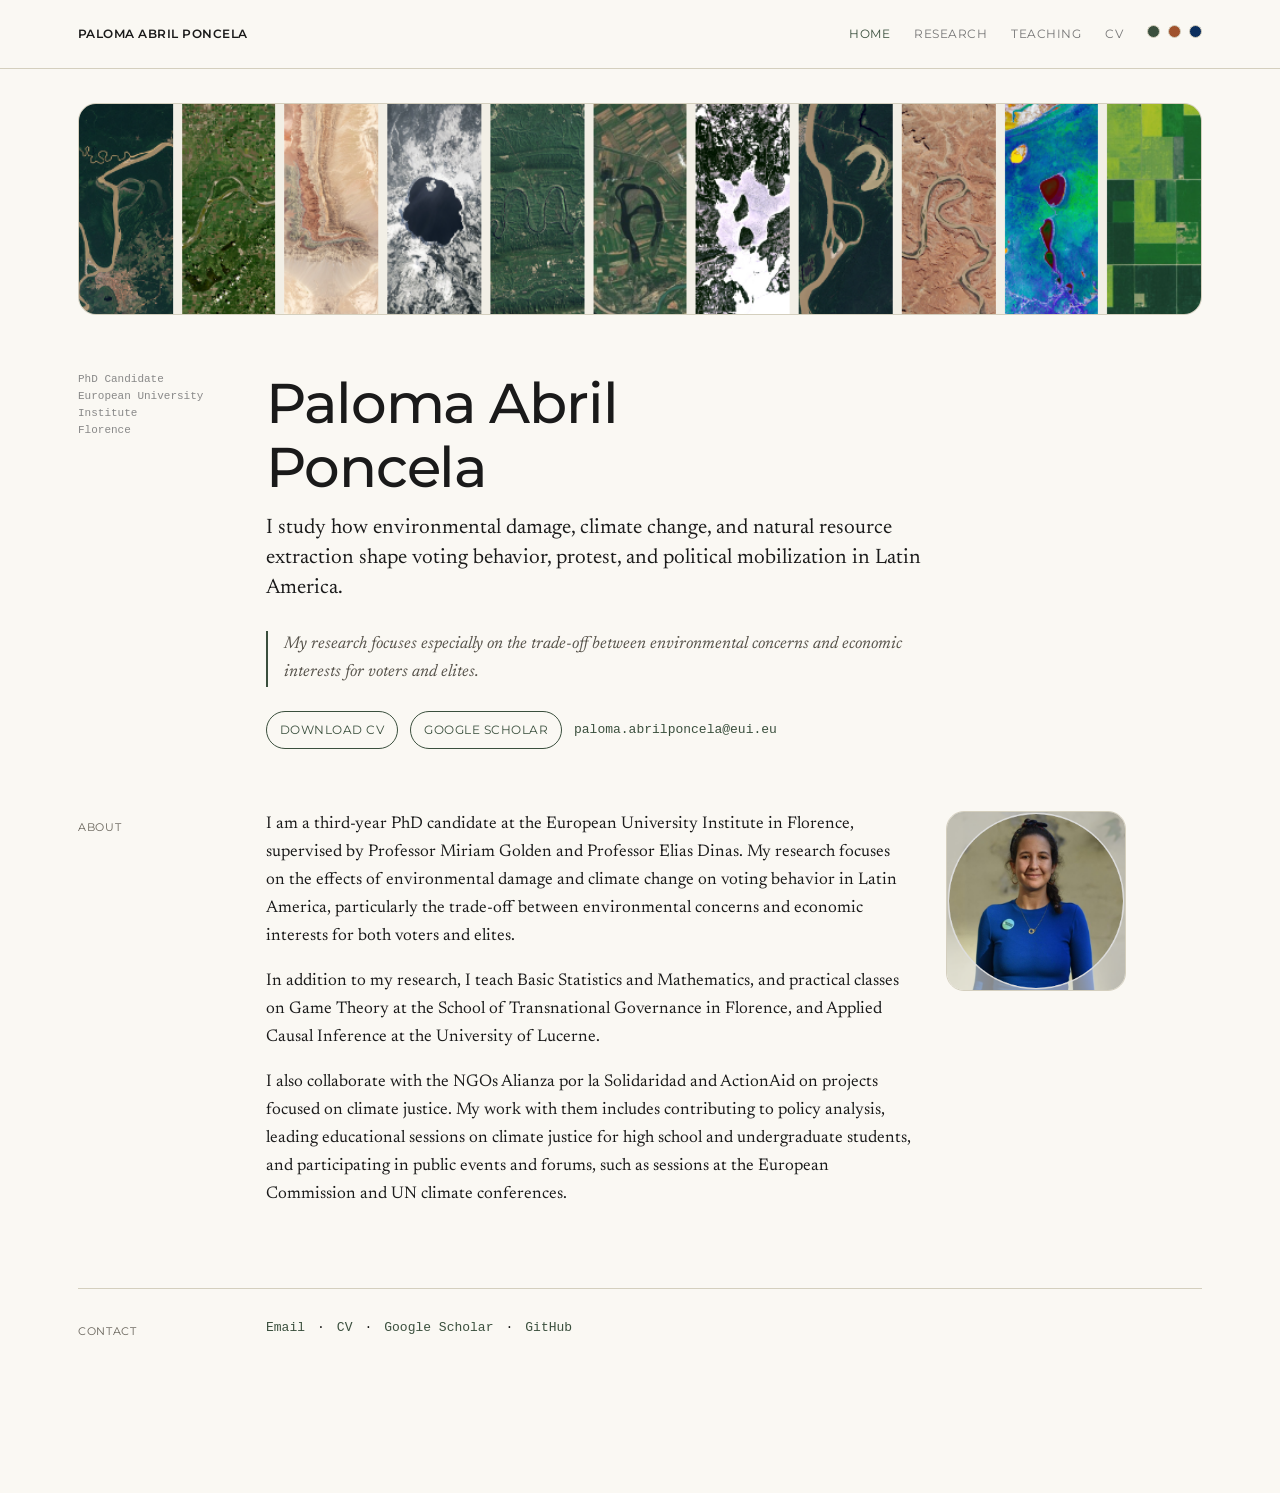
==== commit 6473b65d: "Add files via upload" ====
--- a/index.html
+++ b/index.html
@@ -301,6 +301,27 @@
     .pub {
       border-top: 0.5px solid var(--line);
       padding: 18px 0;
+    }
+
+    .research-index {
+      display: grid;
+      gap: 10px;
+      max-width: 760px;
+      margin-top: 20px;
+      font-family: "Montserrat", sans-serif;
+      font-size: 14px;
+      line-height: 1.35;
+    }
+
+    .research-index a {
+      border-left: 2px solid var(--accent);
+      color: var(--text);
+      padding: 8px 0 8px 12px;
+    }
+
+    .research-index a:hover {
+      color: var(--accent);
+      text-decoration: none;
     }
 
     .footer {
@@ -764,7 +785,7 @@
         <div>
           <h1>Paloma Abril<br>Poncela</h1>
           <p class="lede">
-            I study how environmental damage, climate change, and natural resource extraction shape voting behavior, protest, and political mobilization.
+            I study how environmental damage, climate change, and natural resource extraction shape voting behavior, protest, and political mobilization in Latin America.
           </p>
           <p class="note">
             My research focuses especially on the trade-off between environmental concerns and economic interests for voters and elites.
@@ -820,12 +841,22 @@
         <div>
           <h1>Research</h1>
           <p class="lede">
-            My projects study environmental voting, extraction, deforestation, and climate politics.
+            My projects study environmental voting, extraction, deforestation, indigenous mobilization, and climate politics.
           </p>
+
+          <div class="smallcaps">Papers</div>
+          <div class="research-index" aria-label="Paper title links">
+            <a href="#published-papers">Economic vulnerability and emotions toward climate change: A case study of Spain</a>
+            <a href="#mayan-train-project">From Economic Voting to Environmental Backlash: The Mayan Train and Electoral Dynamics in Mexico</a>
+            <a href="#ecuador-project">When Oil Meets the Environment: How Gender Shapes Environmental Voting in Ecuador</a>
+            <a href="#elections-deforestation-project">Theory Building Through Scope Conditions Decision Tree: An Application on Elections and Deforestation</a>
+            <a href="#indigenous-mobilization-project">Environmental Mobilization of the Indigenous in Latin America</a>
+            <a href="#green-voting-project">Green Voting without a Green Party</a>
+          </div>
         </div>
       </div>
 
-      <div class="row project">
+      <div class="row project" id="published-papers">
         <div class="label">Published Papers</div>
 
         <div>
@@ -839,7 +870,7 @@
         </div>
       </div>
 
-      <div class="row project">
+      <div class="row project" id="mayan-train-project">
         <div>
           <div class="smallcaps">Project 01</div>
           <p class="eyebrow">
@@ -961,7 +992,7 @@
         </div>
       </div>
 
-      <div class="row project">
+      <div class="row project" id="ecuador-project">
         <div>
           <div class="smallcaps">Project 02</div>
           <p class="eyebrow">
@@ -976,10 +1007,11 @@
           <p><strong>Authors:</strong> Paloma Abril Poncela, Sara Dybesland and Deniz Tufur</p>
 
           <p>
-            This paper analyzes how local economic structures condition gender differences in environmental voting. Using Ecuador's 2023 national referendum on halting oil extraction in Yasuní National Park, where men and women vote in separate booths enabling the first systematic analysis of gendered environmental behavior using real voting data, we examine when and why gender predispositions translate into distinct electoral choices. Using official booth-level results and a difference-in-differences design, we find that women are significantly more likely than men to support halting oil extraction in areas where local economies are not tied to oil. In oil-producing regions, this gender gap disappears entirely: material dependence on the industry overrides value-based differences for both men and women. Additional analyses of public goods provision and employment confirm that extractive activities influence political behavior through concrete economic channels rather than shifts in attitudes alone.           </p>
+            This paper examines when and why men and women vote differently on environmental matters, seeking to identify the determinants of the environmental gender gap. We study Ecuador's 2023 national referendum, which asked voters whether to halt oil extraction in Yasuni National Park, using official electoral data from gender-segregated voting booths.
+          </p>
 
           <p>
-            To further probe the individual-level mechanisms behind these patterns, we complement the electoral analysis with an original survey fielded in Ecuador. These findings contribute to electoral behavior theory by showing that gender gaps in environmental voting are not fixed properties of individuals, but conditional outcomes shaped by local economic context. More broadly, they help explain why cross-national studies often find weaker gender gaps in the Global South, and clarify when material interests displace values as the dominant driver of political choice.
+            In areas without oil extraction, women were significantly more likely than men to support halting extraction. However, this gender gap disappears in extractive regions, where both men and women show higher support for continued extraction. A follow-up survey explores whether material incentives or environmental motivations explain these patterns.
           </p>
 
           <div class="ecuador-interactive-layout">
@@ -1056,11 +1088,11 @@
         </div>
       </div>
 
-      <div class="row project">
+      <div class="row project" id="other-work">
         <div class="label">Other work</div>
 
         <div>
-          <div class="pub">
+          <div class="pub" id="elections-deforestation-project">
             <h3>Theory Building Through Scope Conditions Decision Tree: An Application on Elections and Deforestation</h3>
             <p>
               With Rens Chazottes. Social scientists routinely produce credibly identified causal estimates, yet struggle to aggregate them into cumulative theory. We propose a framework that formalizes each theoretical claim as a structured proposition linking a treatment contrast, an outcome, a causal mechanism, and a set of scope conditions, then organizes these claims into scope-condition decision trees.
@@ -1070,7 +1102,7 @@
             </p>
           </div>
 
-          <div class="pub">
+          <div class="pub" id="indigenous-mobilization-project">
             <h3>Environmental Mobilization of the Indigenous in Latin America</h3>
             <p>
               Why are indigenous populations more likely to mobilize for environmental causes than their non-indigenous counterparts? This paper examines two competing explanations: material interests and environmental values. Using survey evidence from Latin America and protest event data, I show that indigenous identity is consistently associated with higher levels of environmental concern and a greater willingness to engage in climate-related protest. I argue that this pattern can be understood through the joint influence of material grievances, linked to disproportionate exposure to environmental harm, and deeply rooted environmental values tied to identity and relational conceptions of nature.
@@ -1080,7 +1112,7 @@
             </p>
           </div>
 
-          <div class="pub">
+          <div class="pub" id="green-voting-project">
             <h3>Green Voting without a Green Party</h3>
             <p>
               With Lluis Orriols. Presented at APSA 2024. A conjoint experiment on how voters weigh environmental positions against other political issues in Spain.
@@ -1148,6 +1180,16 @@
 
       window.scrollTo({ top: 0, behavior: "smooth" });
     }
+
+    document.querySelectorAll(".research-index a").forEach(link => {
+      link.addEventListener("click", event => {
+        event.preventDefault();
+        const target = document.querySelector(link.getAttribute("href"));
+        if (!target) return;
+
+        target.scrollIntoView({ behavior: "smooth", block: "start" });
+      });
+    });
 
     document.querySelectorAll(".navbtn").forEach(button => {
       button.addEventListener("click", () => showPage(button.dataset.page));
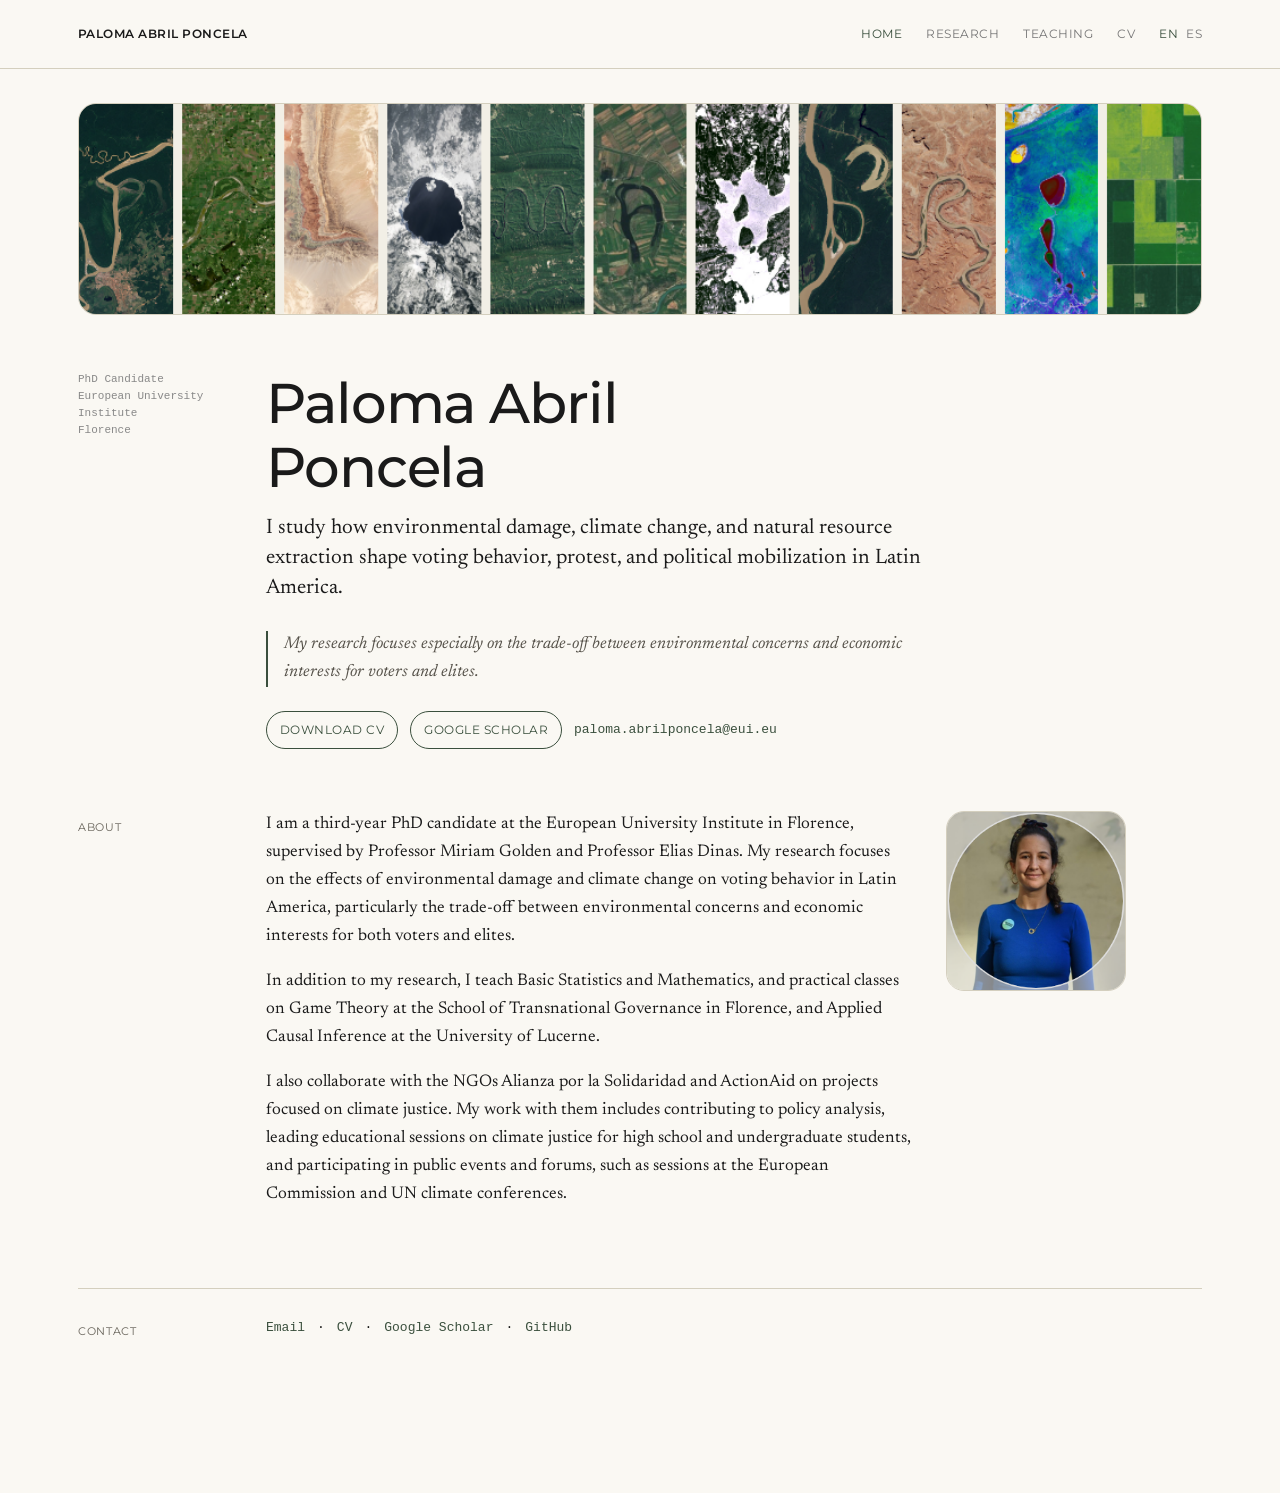
==== commit 7b037c41: "Add files via upload" ====
--- a/index.html
+++ b/index.html
@@ -105,24 +105,25 @@
       text-decoration: none;
     }
 
-    .theme-controls {
+    .language-controls {
       display: flex;
       gap: 8px;
-    }
-
-    .theme-button {
-      border: 0;
+      align-items: center;
+    }
+
+    .language-button {
+      border: 1px solid transparent;
       background: transparent;
+      color: #777;
       cursor: pointer;
-      padding: 2px;
-    }
-
-    .theme-dot {
-      width: 13px;
-      height: 13px;
-      border-radius: 50%;
-      display: inline-block;
-      border: 1px solid var(--line);
+      font: inherit;
+      padding: 4px 6px;
+    }
+
+    .language-button.active,
+    .language-button:hover {
+      border-color: var(--accent);
+      color: var(--accent);
     }
 
     main {
@@ -692,7 +693,7 @@
         flex-wrap: wrap;
       }
 
-      .theme-controls {
+      .language-controls {
         width: 100%;
       }
 
@@ -753,16 +754,9 @@
       <button class="navbtn" data-page="teaching">Teaching</button>
       <a class="nav-link" href="cv.pdf" target="_blank" rel="noopener">CV</a>
 
-      <div class="theme-controls">
-        <button class="theme-button" data-color="#3A4F3D" aria-label="Green theme">
-          <span class="theme-dot" style="background:#3A4F3D"></span>
-        </button>
-        <button class="theme-button" data-color="#A0522D" aria-label="Terracotta theme">
-          <span class="theme-dot" style="background:#A0522D"></span>
-        </button>
-        <button class="theme-button" data-color="#0B2E5E" aria-label="Blue theme">
-          <span class="theme-dot" style="background:#0B2E5E"></span>
-        </button>
+      <div class="language-controls" aria-label="Language selector">
+        <button class="language-button active" type="button" data-lang="en">EN</button>
+        <button class="language-button" type="button" data-lang="es">ES</button>
       </div>
     </nav>
   </div>
@@ -1195,10 +1189,149 @@
       button.addEventListener("click", () => showPage(button.dataset.page));
     });
 
-    document.querySelectorAll(".theme-button").forEach(button => {
-      button.addEventListener("click", () => {
-        document.documentElement.style.setProperty("--accent", button.dataset.color);
+    const translationsEs = new Map([
+      ["Home", "Inicio"],
+      ["Research", "Investigacion"],
+      ["Teaching", "Docencia"],
+      ["PhD Candidate", "Doctoranda"],
+      ["European University Institute", "Instituto Universitario Europeo"],
+      ["Florence", "Florencia"],
+      ["I study how environmental damage, climate change, and natural resource extraction shape voting behavior, protest, and political mobilization in Latin America.", "Estudio como el dano ambiental, el cambio climatico y la extraccion de recursos naturales moldean el comportamiento electoral, la protesta y la movilizacion politica en America Latina."],
+      ["My research focuses especially on the trade-off between environmental concerns and economic interests for voters and elites.", "Mi investigacion se centra especialmente en el dilema entre preocupaciones ambientales e intereses economicos para votantes y elites."],
+      ["Download CV", "Descargar CV"],
+      ["Google Scholar", "Google Scholar"],
+      ["About", "Sobre mi"],
+      ["I am a third-year PhD candidate at the European University Institute in Florence, supervised by Professor Miriam Golden and Professor Elias Dinas. My research focuses on the effects of environmental damage and climate change on voting behavior in Latin America, particularly the trade-off between environmental concerns and economic interests for both voters and elites.", "Soy doctoranda de tercer ano en el Instituto Universitario Europeo en Florencia, supervisada por la profesora Miriam Golden y el profesor Elias Dinas. Mi investigacion se centra en los efectos del dano ambiental y del cambio climatico sobre el comportamiento electoral en America Latina, en particular el dilema entre preocupaciones ambientales e intereses economicos para votantes y elites."],
+      ["In addition to my research, I teach Basic Statistics and Mathematics, and practical classes on Game Theory at the School of Transnational Governance in Florence, and Applied Causal Inference at the University of Lucerne.", "Ademas de mi investigacion, enseno Estadistica y Matematicas Basicas, clases practicas de Teoria de Juegos en la School of Transnational Governance en Florencia, e Inferencia Causal Aplicada en la Universidad de Lucerna."],
+      ["I also collaborate with the NGOs Alianza por la Solidaridad and ActionAid on projects focused on climate justice. My work with them includes contributing to policy analysis, leading educational sessions on climate justice for high school and undergraduate students, and participating in public events and forums, such as sessions at the European Commission and UN climate conferences.", "Tambien colaboro con las ONG Alianza por la Solidaridad y ActionAid en proyectos centrados en justicia climatica. Mi trabajo con ellas incluye contribuir a analisis de politicas, dirigir sesiones educativas sobre justicia climatica para estudiantes de secundaria y universidad, y participar en eventos publicos y foros, incluidas sesiones en la Comision Europea y conferencias climaticas de Naciones Unidas."],
+      ["Contact", "Contacto"],
+      ["Email", "Correo"],
+      ["My projects study environmental voting, extraction, deforestation, indigenous mobilization, and climate politics.", "Mis proyectos estudian voto ambiental, extraccion, deforestacion, movilizacion indigena y politica climatica."],
+      ["Papers", "Articulos"],
+      ["Published Papers", "Articulos publicados"],
+      ["Economic vulnerability and emotions toward climate change: A case study of Spain", "Vulnerabilidad economica y emociones frente al cambio climatico: un estudio de caso de Espana"],
+      ["Read article", "Leer articulo"],
+      ["Project 01", "Proyecto 01"],
+      ["Under review", "En revision"],
+      ["Author:", "Autora:"],
+      ["From Economic Voting to Environmental Backlash: The Mayan Train and Electoral Dynamics in Mexico", "Del voto economico al backlash ambiental: el Tren Maya y las dinamicas electorales en Mexico"],
+      ["How do voters evaluate governments that deliver economic growth at environmental cost? Classic models of retrospective voting expect citizens to reward prosperity, yet development often comes at the expense of the environment, generating backlash. I argue that accountability under these trade-offs hinges on whether citizens directly capture the gains from growth.", "Como evaluan los votantes a gobiernos que generan crecimiento economico a costa del ambiente? Los modelos clasicos de voto retrospectivo esperan que la ciudadania premie la prosperidad, pero el desarrollo a menudo llega a expensas del ambiente y genera backlash. Argumento que la rendicion de cuentas bajo estos dilemas depende de si la ciudadania captura directamente los beneficios del crecimiento."],
+      ["When benefits are diffuse and environmental losses are visible and concentrated, voters punish governments; when benefits are direct and compensatory, they reward them even amid ecological damage. I test this argument using Mexico's Mayan Train, a macro-project that spurred regional expansion alongside severe deforestation. Combining satellite, firm, and electoral data in a difference-in-differences framework, I show that voters rewarded growth without deforestation, punished growth with ecological destruction, and rewarded the government where expropriation payments provided direct compensation.", "Cuando los beneficios son difusos y las perdidas ambientales son visibles y concentradas, los votantes castigan al gobierno; cuando los beneficios son directos y compensatorios, lo premian incluso en presencia de dano ecologico. Pongo a prueba este argumento con el Tren Maya en Mexico, un megaproyecto que impulso la expansion regional junto con una deforestacion severa. Combinando datos satelitales, empresariales y electorales en un diseno de diferencias en diferencias, muestro que los votantes premiaron el crecimiento sin deforestacion, castigaron el crecimiento con destruccion ecologica y premiaron al gobierno cuando los pagos por expropiacion ofrecieron compensacion directa."],
+      ["Presented at: EPSA 2025, POBI 2025", "Presentado en: EPSA 2025, POBI 2025"],
+      ["Electoral sections along the Mayan Train", "Secciones electorales a lo largo del Tren Maya"],
+      ["Click an electoral section to display its measured deforestation and the satellite comparison.", "Haz clic en una seccion electoral para ver su deforestacion medida y la comparacion satelital."],
+      ["lower measured deforestation", "menor deforestacion medida"],
+      ["medium measured deforestation", "deforestacion media medida"],
+      ["higher measured deforestation", "mayor deforestacion medida"],
+      ["Source: electoral-section shapefiles and satellite-based deforestation calculations.", "Fuente: shapefiles de secciones electorales y calculos de deforestacion basados en satelites."],
+      ["Select a section", "Selecciona una seccion"],
+      ["Click an electoral section on the map to display the deforestation estimate.", "Haz clic en una seccion electoral del mapa para ver la estimacion de deforestacion."],
+      ["Before · 2018", "Antes · 2018"],
+      ["After · 2024", "Despues · 2024"],
+      ["Measurement", "Medicion"],
+      ["Results", "Resultados"],
+      ["Click for explanation", "Ver explicacion"],
+      ["Hide explanation", "Ocultar explicacion"],
+      ["MORENA vote share", "Voto de MORENA"],
+      ["Deforestation exposure", "Exposicion a deforestacion"],
+      ["New companies", "Nuevas empresas"],
+      ["Ejido intersections", "Intersecciones ejidales"],
+      ["Project 02", "Proyecto 02"],
+      ["2023 referendum", "referendum de 2023"],
+      ["with Sara Dybesland & Deniz Tufur", "con Sara Dybesland y Deniz Tufur"],
+      ["Authors:", "Autoras:"],
+      ["When Oil Meets the Environment: How Gender Shapes Environmental Voting in Ecuador", "Cuando el petroleo se encuentra con el ambiente: como el genero moldea el voto ambiental en Ecuador"],
+      ["This paper examines when and why men and women vote differently on environmental matters, seeking to identify the determinants of the environmental gender gap. We study Ecuador's 2023 national referendum, which asked voters whether to halt oil extraction in Yasuni National Park, using official electoral data from gender-segregated voting booths.", "Este articulo examina cuando y por que hombres y mujeres votan de manera diferente en temas ambientales, con el objetivo de identificar los determinantes de la brecha de genero ambiental. Estudiamos el referendum nacional de Ecuador de 2023, que pregunto a los votantes si debia detenerse la extraccion petrolera en el Parque Nacional Yasuni, usando datos electorales oficiales de juntas separadas por genero."],
+      ["In areas without oil extraction, women were significantly more likely than men to support halting extraction. However, this gender gap disappears in extractive regions, where both men and women show higher support for continued extraction. A follow-up survey explores whether material incentives or environmental motivations explain these patterns.", "En areas sin extraccion petrolera, las mujeres fueron significativamente mas propensas que los hombres a apoyar la suspension de la extraccion. Sin embargo, esta brecha de genero desaparece en regiones extractivas, donde tanto hombres como mujeres muestran mayor apoyo a continuar la extraccion. Una encuesta de seguimiento explora si estos patrones se explican por incentivos materiales o motivaciones ambientales."],
+      ["Yasuni referendum maps", "Mapas del referendum del Yasuni"],
+      ["Choose a layer and click a parroquia to see the 2023 Yes vote, male and female Yes vote shares, and the gender gap.", "Elige una capa y haz clic en una parroquia para ver el voto Yes de 2023, el voto Yes de hombres y mujeres, y la brecha de genero."],
+      ["Yes vote", "Voto Yes"],
+      ["Gender gap", "Brecha de genero"],
+      ["lower Yes vote", "menor voto Yes"],
+      ["higher Yes vote", "mayor voto Yes"],
+      ["Gender gap by oil status", "Brecha de genero por zona petrolera"],
+      ["Adjusted Male - Female gap in percentage-point Yes support. Negative values mean women were more likely than men to vote Yes.", "Brecha ajustada hombre - mujer en puntos porcentuales de apoyo al Yes. Los valores negativos indican que las mujeres fueron mas propensas que los hombres a votar Yes."],
+      ["Gender gap in % Yes", "Brecha de genero en % Yes"],
+      ["Male - Female, adjusted. Stars = Holm-adjusted significance.", "Hombre - mujer, ajustado. Estrellas = significancia ajustada por Holm."],
+      ["Non-oil", "No petrolera"],
+      ["Oil", "Petrolera"],
+      ["Distance to Yasuni and Yes vote", "Distancia al Yasuni y voto Yes"],
+      ["Other work", "Otros trabajos"],
+      ["Theory Building Through Scope Conditions Decision Tree: An Application on Elections and Deforestation", "Construccion teorica mediante arboles de decision de condiciones de alcance: una aplicacion a elecciones y deforestacion"],
+      ["With Rens Chazottes. Social scientists routinely produce credibly identified causal estimates, yet struggle to aggregate them into cumulative theory. We propose a framework that formalizes each theoretical claim as a structured proposition linking a treatment contrast, an outcome, a causal mechanism, and a set of scope conditions, then organizes these claims into scope-condition decision trees.", "Con Rens Chazottes. Las ciencias sociales producen con frecuencia estimaciones causales creiblemente identificadas, pero tienen dificultades para agregarlas en teoria acumulativa. Proponemos un marco que formaliza cada argumento teorico como una proposicion estructurada que vincula un contraste de tratamiento, un resultado, un mecanismo causal y un conjunto de condiciones de alcance, y organiza esos argumentos en arboles de decision de condiciones de alcance."],
+      ["We apply the framework to a pre-registered systematic review of elections and deforestation, a literature marked by theoretical fragmentation and competing predictions. The analysis shows that many apparent disagreements reflect differences in implicit scope conditions rather than genuine empirical contradictions, and identifies several plausible causal regimes that remain empirically underexplored.", "Aplicamos el marco a una revision sistematica preregistrada sobre elecciones y deforestacion, una literatura caracterizada por fragmentacion teorica y predicciones contrapuestas. El analisis muestra que muchos desacuerdos aparentes reflejan diferencias en condiciones de alcance implicitas mas que contradicciones empiricas reales, e identifica varios regimenes causales plausibles que siguen empiricamente subexplorados."],
+      ["Environmental Mobilization of the Indigenous in Latin America", "Movilizacion ambiental de los pueblos indigenas en America Latina"],
+      ["Why are indigenous populations more likely to mobilize for environmental causes than their non-indigenous counterparts? This paper examines two competing explanations: material interests and environmental values. Using survey evidence from Latin America and protest event data, I show that indigenous identity is consistently associated with higher levels of environmental concern and a greater willingness to engage in climate-related protest. I argue that this pattern can be understood through the joint influence of material grievances, linked to disproportionate exposure to environmental harm, and deeply rooted environmental values tied to identity and relational conceptions of nature.", "Por que las poblaciones indigenas tienen mayor probabilidad de movilizarse por causas ambientales que sus contrapartes no indigenas? Este articulo examina dos explicaciones en competencia: intereses materiales y valores ambientales. Usando evidencia de encuestas en America Latina y datos de eventos de protesta, muestro que la identidad indigena se asocia de manera consistente con mayores niveles de preocupacion ambiental y una mayor disposicion a participar en protestas climaticas. Argumento que este patron puede entenderse a traves de la influencia conjunta de agravios materiales, vinculados a una exposicion desproporcionada al dano ambiental, y valores ambientales profundamente arraigados en la identidad y en concepciones relacionales de la naturaleza."],
+      ["To disentangle these mechanisms, I combine observational analysis with experimental evidence. The study ultimately tests whether mobilization is primarily driven by threats to livelihoods or by threats to environmental values. The empirical strategy culminates in a survey experiment conducted in Ecuador, where participants are randomly exposed to material or value-based frames of environmental harm. This design allows for the identification of the causal impact of each mechanism on individuals' willingness to protest, providing new evidence on the drivers of environmental mobilization in the Global South.", "Para distinguir estos mecanismos, combino analisis observacional con evidencia experimental. El estudio evalua si la movilizacion esta impulsada principalmente por amenazas a los medios de vida o por amenazas a los valores ambientales. La estrategia empirica culmina en un experimento de encuesta realizado en Ecuador, donde los participantes son expuestos aleatoriamente a encuadres materiales o basados en valores sobre el dano ambiental. Este diseno permite identificar el impacto causal de cada mecanismo sobre la disposicion individual a protestar, aportando nueva evidencia sobre los motores de la movilizacion ambiental en el Sur Global."],
+      ["Green Voting without a Green Party", "Voto verde sin partido verde"],
+      ["With Lluis Orriols. Presented at APSA 2024. A conjoint experiment on how voters weigh environmental positions against other political issues in Spain.", "Con Lluis Orriols. Presentado en APSA 2024. Un experimento conjoint sobre como los votantes ponderan posiciones ambientales frente a otros temas politicos en Espana."],
+      ["European University Institute / School of Transnational Governance", "Instituto Universitario Europeo / School of Transnational Governance"],
+      ["Basic Statistics and Mathematics; practical classes on Game Theory.", "Estadistica y Matematicas Basicas; clases practicas de Teoria de Juegos."],
+      ["University of Lucerne", "Universidad de Lucerna"],
+      ["Applied Causal Inference.", "Inferencia Causal Aplicada."],
+      ["Close", "Cerrar"],
+      ["These figures summarize the main electoral results and mechanisms. Click outside this panel or use Close to return to the project page.", "Estas figuras resumen los principales resultados electorales y mecanismos. Haz clic fuera del panel o usa Cerrar para volver a la pagina del proyecto."],
+      ["State:", "Estado:"],
+      ["Municipality:", "Municipio:"],
+      ["Deforestation:", "Deforestacion:"],
+      ["Variable:", "Variable:"],
+      ["Section", "Seccion"],
+      ["not detected", "no detectada"],
+      ["The GeoJSON file could not be loaded. Check that", "No se pudo cargar el archivo GeoJSON. Comprueba que"],
+      ["exists in the GitHub repository.", "exista en el repositorio de GitHub."],
+      ["Canton:", "Canton:"],
+      ["Province:", "Provincia:"],
+      ["Yes vote:", "Voto Yes:"],
+      ["Male Yes vote:", "Voto Yes hombres:"],
+      ["Female Yes vote:", "Voto Yes mujeres:"],
+      ["Gender gap:", "Brecha de genero:"],
+      ["Layer: male minus female Yes vote percentage-point gap by parroquia. Colors are clipped at +/-8 p.p. so local differences are easier to see.", "Capa: brecha en puntos porcentuales entre hombres y mujeres en el voto Yes por parroquia. Los colores estan recortados en +/-8 p.p. para que las diferencias locales sean mas visibles."],
+      ["Layer: percentage of Yes vote in the 2023 Yasuni referendum by parroquia. Colors are clipped from 48% to 67% so variation is easier to see.", "Capa: porcentaje de voto Yes en el referendum del Yasuni de 2023 por parroquia. Los colores estan recortados entre 48% y 67% para que la variacion sea mas visible."],
+      ["women more pro-Yes", "mujeres mas pro-Yes"],
+      ["small or no gap", "brecha pequena o nula"],
+      ["men more pro-Yes", "hombres mas pro-Yes"]
+    ]);
+
+    const translationsEn = new Map(Array.from(translationsEs, ([en, es]) => [es, en]));
+    let currentLanguage = "en";
+
+    function translateTextNode(node, dictionary) {
+      const trimmed = node.nodeValue.replace(/\s+/g, " ").trim();
+      if (!trimmed || !dictionary.has(trimmed)) return;
+      node.nodeValue = node.nodeValue.replace(trimmed, dictionary.get(trimmed));
+    }
+
+    function setLanguage(lang) {
+      const dictionary = lang === "es" ? translationsEs : translationsEn;
+      const walker = document.createTreeWalker(document.body, NodeFilter.SHOW_TEXT, {
+        acceptNode: node => {
+          const parent = node.parentElement;
+          if (!parent || ["SCRIPT", "STYLE"].includes(parent.tagName)) return NodeFilter.FILTER_REJECT;
+          return NodeFilter.FILTER_ACCEPT;
+        }
       });
+
+      const nodes = [];
+      while (walker.nextNode()) nodes.push(walker.currentNode);
+      nodes.forEach(node => translateTextNode(node, dictionary));
+
+      currentLanguage = lang;
+      document.documentElement.lang = lang;
+      document.title = lang === "es"
+        ? "Paloma Abril Poncela | Doctoranda | Instituto Universitario Europeo"
+        : "Paloma Abril Poncela | PhD Candidate | European University Institute";
+      document.querySelectorAll(".language-button").forEach(button => {
+        button.classList.toggle("active", button.dataset.lang === lang);
+      });
+      updateEcuadorLegend();
+    }
+
+    function t(text) {
+      return currentLanguage === "es" ? translationsEs.get(text) || text : text;
+    }
+
+    document.querySelectorAll(".language-button").forEach(button => {
+      button.addEventListener("click", () => setLanguage(button.dataset.lang));
     });
 
     document.querySelectorAll(".image-option").forEach(button => {
@@ -1210,7 +1343,7 @@
         button.classList.add("active");
         document.getElementById("selected-qgis-image").src = button.dataset.image;
         document.getElementById("selected-qgis-image").alt = button.dataset.alt;
-        document.getElementById("selected-qgis-caption").innerHTML = button.dataset.label;
+        document.getElementById("selected-qgis-caption").innerHTML = t(button.dataset.label);
       });
     });
 
@@ -1218,7 +1351,7 @@
       const panel = document.getElementById("results-explanation-panel");
       const isOpen = panel.classList.toggle("open");
       event.target.setAttribute("aria-expanded", String(isOpen));
-      event.target.textContent = isOpen ? "Hide explanation" : "Click for explanation";
+      event.target.textContent = isOpen ? t("Hide explanation") : t("Click for explanation");
     });
 
     const resultsModal = document.getElementById("results-modal");
@@ -1226,8 +1359,8 @@
       button.addEventListener("click", () => {
         document.getElementById("results-modal-image").src = button.dataset.resultsImage;
         document.getElementById("results-modal-image").alt = button.dataset.resultsAlt;
-        document.getElementById("results-modal-title").textContent = button.dataset.resultsTitle;
-        document.getElementById("results-modal-caption").textContent = button.dataset.resultsTitle;
+        document.getElementById("results-modal-title").textContent = t(button.dataset.resultsTitle);
+        document.getElementById("results-modal-caption").textContent = t(button.dataset.resultsTitle);
         resultsModal.classList.add("open");
         resultsModal.setAttribute("aria-hidden", "false");
       });
@@ -1319,7 +1452,7 @@
       const d = getDeforestationValue(properties);
 
       document.getElementById("selected-section-title").textContent =
-        "Section " + sectionId;
+        t("Section") + " " + sectionId;
 
       const state =
         properties.state_name ||
@@ -1347,10 +1480,10 @@
           : "m²";
 
       document.getElementById("selected-section-info").innerHTML = `
-        <strong>State:</strong> ${state}<br>
-        <strong>Municipality:</strong> ${municipality}<br>
-        <strong>Deforestation:</strong> ${formattedDeforestation} ${unit}<br>
-        <strong>Variable:</strong> ${d.name || "not detected"}
+        <strong>${t("State:")}</strong> ${state}<br>
+        <strong>${t("Municipality:")}</strong> ${municipality}<br>
+        <strong>${t("Deforestation:")}</strong> ${formattedDeforestation} ${unit}<br>
+        <strong>${t("Variable:")}</strong> ${d.name || t("not detected")}
       `;
     }
 
@@ -1412,7 +1545,7 @@
         })
         .catch(error => {
           document.getElementById("selected-section-info").innerHTML =
-            "The GeoJSON file could not be loaded. Check that <br><strong>assets/maps/sections_deforestation_light.geojson</strong><br> exists in the GitHub repository.";
+            t("The GeoJSON file could not be loaded. Check that") + " <br><strong>assets/maps/sections_deforestation_light.geojson</strong><br> " + t("exists in the GitHub repository.");
           console.error(error);
         });
     }
@@ -1460,12 +1593,12 @@
       const p = feature.properties;
       layer.bindPopup(`
         <strong>${p.parroquia_name || "Parroquia"}</strong><br>
-        Canton: ${p.canton || "NA"}<br>
-        Province: ${p.provincia || "NA"}<br>
-        Yes vote: ${formatPct(p.yes_pct_2023)}<br>
-        Male Yes vote: ${formatPct(p.pct_si_male)}<br>
-        Female Yes vote: ${formatPct(p.pct_si_female)}<br>
-        Gender gap: ${formatPct(p.gender_gap_m_minus_f)}
+        ${t("Canton:")} ${p.canton || "NA"}<br>
+        ${t("Province:")} ${p.provincia || "NA"}<br>
+        ${t("Yes vote:")} ${formatPct(p.yes_pct_2023)}<br>
+        ${t("Male Yes vote:")} ${formatPct(p.pct_si_male)}<br>
+        ${t("Female Yes vote:")} ${formatPct(p.pct_si_female)}<br>
+        ${t("Gender gap:")} ${formatPct(p.gender_gap_m_minus_f)}
       `);
     }
 
@@ -1475,17 +1608,17 @@
 
       if (ecuadorMode === "gap") {
         legend.innerHTML = `
-          <div class="legend-row"><span class="legend-swatch" style="background:#2166AC"></span>women more pro-Yes</div>
-          <div class="legend-row"><span class="legend-swatch" style="background:#F7F7F7"></span>small or no gap</div>
-          <div class="legend-row"><span class="legend-swatch" style="background:#B2182B"></span>men more pro-Yes</div>
+          <div class="legend-row"><span class="legend-swatch" style="background:#2166AC"></span>${t("women more pro-Yes")}</div>
+          <div class="legend-row"><span class="legend-swatch" style="background:#F7F7F7"></span>${t("small or no gap")}</div>
+          <div class="legend-row"><span class="legend-swatch" style="background:#B2182B"></span>${t("men more pro-Yes")}</div>
         `;
-        note.textContent = "Layer: male minus female Yes vote percentage-point gap by parroquia. Colors are clipped at +/-8 p.p. so local differences are easier to see.";
+        note.textContent = t("Layer: male minus female Yes vote percentage-point gap by parroquia. Colors are clipped at +/-8 p.p. so local differences are easier to see.");
       } else {
         legend.innerHTML = `
-          <div class="legend-row"><span class="legend-swatch" style="background:#FDE0DD"></span>lower Yes vote</div>
-          <div class="legend-row"><span class="legend-swatch" style="background:#99000D"></span>higher Yes vote</div>
+          <div class="legend-row"><span class="legend-swatch" style="background:#FDE0DD"></span>${t("lower Yes vote")}</div>
+          <div class="legend-row"><span class="legend-swatch" style="background:#99000D"></span>${t("higher Yes vote")}</div>
         `;
-        note.textContent = "Layer: percentage of Yes vote in the 2023 Yasuni referendum by parroquia. Colors are clipped from 48% to 67% so variation is easier to see.";
+        note.textContent = t("Layer: percentage of Yes vote in the 2023 Yasuni referendum by parroquia. Colors are clipped from 48% to 67% so variation is easier to see.");
       }
     }
 
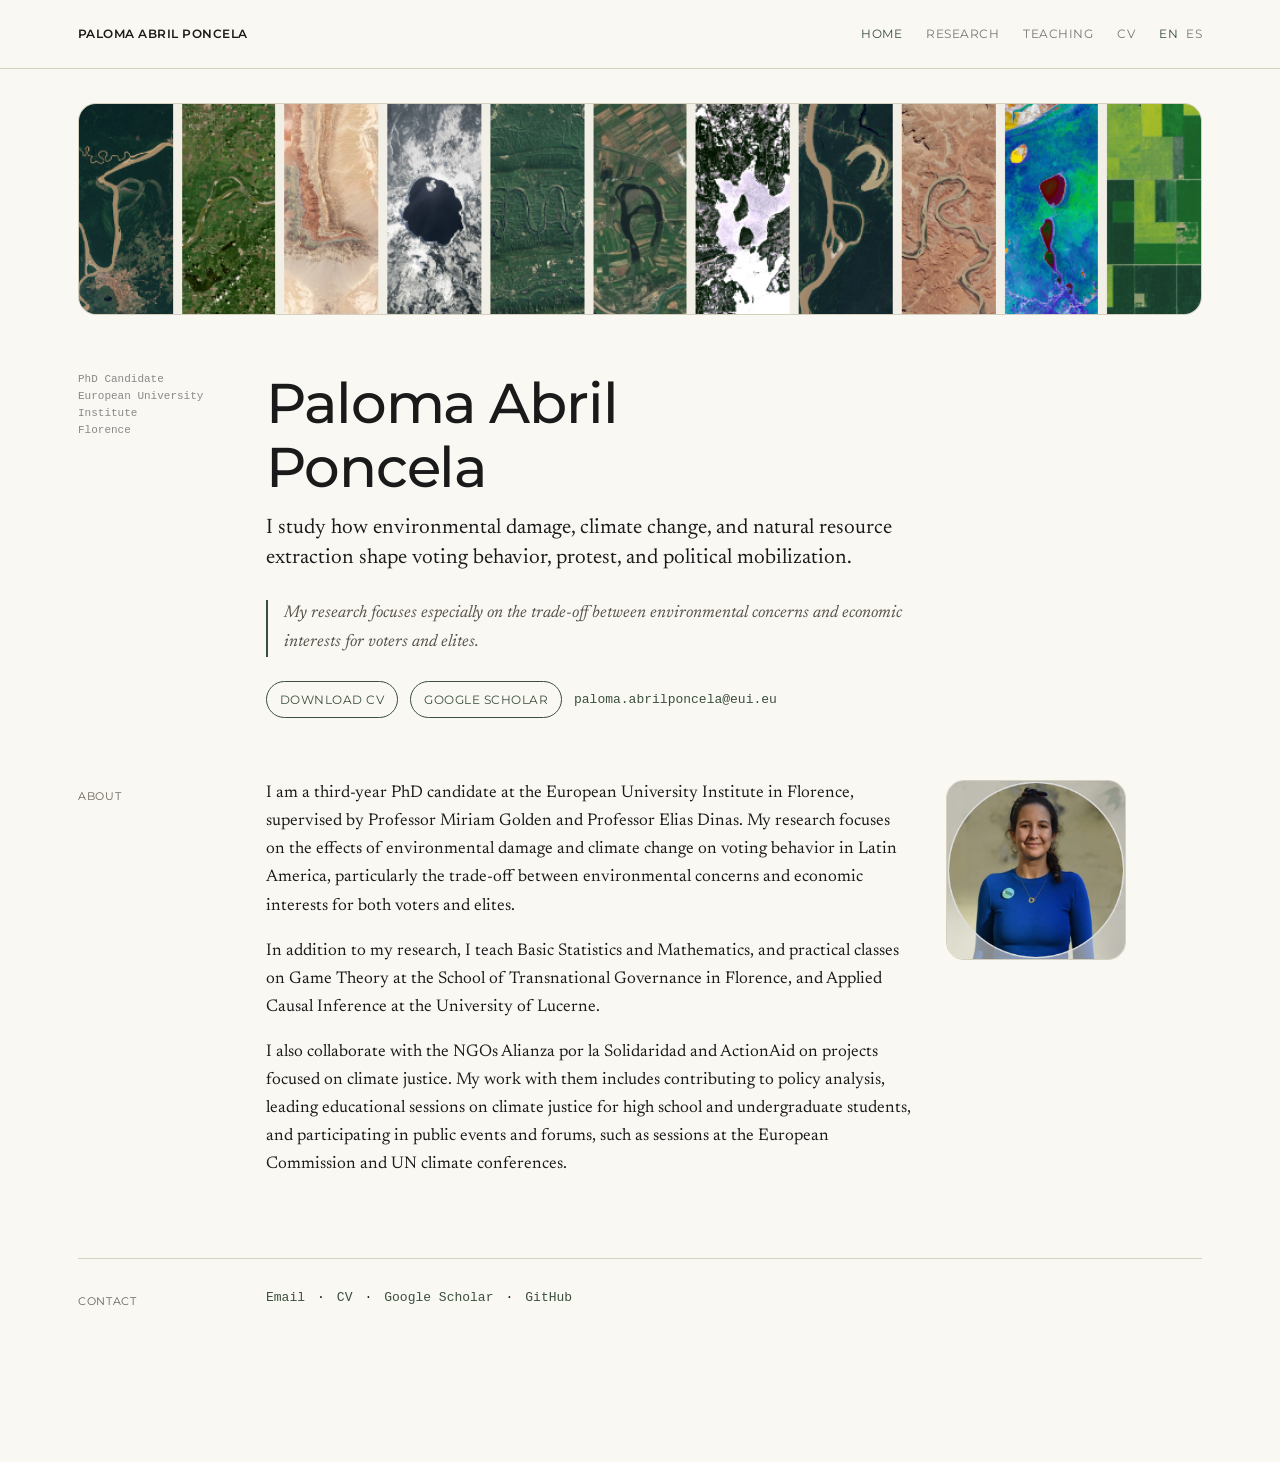
==== commit 280e4439: "Update index.html" ====
--- a/index.html
+++ b/index.html
@@ -6,12 +6,12 @@
   <meta name="viewport" content="width=device-width, initial-scale=1">
 
   <title>Paloma Abril Poncela | PhD Candidate | European University Institute</title>
-  <meta name="description" content="Paloma Abril Poncela is a PhD Candidate at the European University Institute researching environmental politics and voting behavior in Latin America.">
+  <meta name="description" content="Paloma Abril Poncela is a PhD Candidate at the European University Institute researching environmental politics and voting behavior.">
   <meta name="author" content="Paloma Abril Poncela">
   <link rel="canonical" href="https://palomaabril.github.io/">
 
   <meta property="og:title" content="Paloma Abril Poncela">
-  <meta property="og:description" content="Research on environmental politics, environmental damage, and voting behavior in Latin America.">
+  <meta property="og:description" content="Research on environmental politics, environmental damage, and voting behavior.">
   <meta property="og:type" content="website">
   <meta property="og:url" content="https://palomaabril.github.io/">
   <meta property="og:image" content="https://palomaabril.github.io/profile.png">
@@ -779,7 +779,7 @@
         <div>
           <h1>Paloma Abril<br>Poncela</h1>
           <p class="lede">
-            I study how environmental damage, climate change, and natural resource extraction shape voting behavior, protest, and political mobilization in Latin America.
+            I study how environmental damage, climate change, and natural resource extraction shape voting behavior, protest, and political mobilization.
           </p>
           <p class="note">
             My research focuses especially on the trade-off between environmental concerns and economic interests for voters and elites.
@@ -841,7 +841,7 @@
           <div class="smallcaps">Papers</div>
           <div class="research-index" aria-label="Paper title links">
             <a href="#published-papers">Economic vulnerability and emotions toward climate change: A case study of Spain</a>
-            <a href="#mayan-train-project">From Economic Voting to Environmental Backlash: The Mayan Train and Electoral Dynamics in Mexico</a>
+            <a href="#mayan-train-project">From Economic Voting to Environmental Backlash: The Mayan Train and Electoral Dynamics in México</a>
             <a href="#ecuador-project">When Oil Meets the Environment: How Gender Shapes Environmental Voting in Ecuador</a>
             <a href="#elections-deforestation-project">Theory Building Through Scope Conditions Decision Tree: An Application on Elections and Deforestation</a>
             <a href="#indigenous-mobilization-project">Environmental Mobilization of the Indigenous in Latin America</a>
@@ -868,14 +868,14 @@
         <div>
           <div class="smallcaps">Project 01</div>
           <p class="eyebrow">
-            Mexico<br>
+            México<br>
             2024-26<br>
             Under review
           </p>
         </div>
 
         <div>
-          <h2>From Economic Voting to Environmental Backlash: The Mayan Train and Electoral Dynamics in Mexico</h2>
+          <h2>From Economic Voting to Environmental Backlash: The Mayan Train and Electoral Dynamics in México</h2>
           <p><strong>Author:</strong> Paloma Abril Poncela</p>
 
           <p>
@@ -883,7 +883,7 @@
           </p>
 
           <p>
-            When benefits are diffuse and environmental losses are visible and concentrated, voters punish governments; when benefits are direct and compensatory, they reward them even amid ecological damage. I test this argument using Mexico's Mayan Train, a macro-project that spurred regional expansion alongside severe deforestation. Combining satellite, firm, and electoral data in a difference-in-differences framework, I show that voters rewarded growth without deforestation, punished growth with ecological destruction, and rewarded the government where expropriation payments provided direct compensation.
+            When benefits are diffuse and environmental losses are visible and concentrated, voters punish governments; when benefits are direct and compensatory, they reward them even amid ecológical damage. I test this argument using México's Mayan Train, a macro-project that spurred regional expansion alongside severe deforestation. Combining satellite, firm, and electoral data in a difference-in-differences framework, I show that voters rewarded growth without deforestation, punished growth with ecológical destruction, and rewarded the government where expropriation payments provided direct compensation.
           </p>
 
           <p class="eyebrow">Presented at: EPSA 2025, POBI 2025</p>
@@ -1001,11 +1001,11 @@
           <p><strong>Authors:</strong> Paloma Abril Poncela, Sara Dybesland and Deniz Tufur</p>
 
           <p>
-            This paper examines when and why men and women vote differently on environmental matters, seeking to identify the determinants of the environmental gender gap. We study Ecuador's 2023 national referendum, which asked voters whether to halt oil extraction in Yasuni National Park, using official electoral data from gender-segregated voting booths.
+            This paper analyzes how local economic structures condition gender differences in environmental voting. Using Ecuador's 2023 national referendum on halting oil extraction in Yasuní National Park, where men and women vote in separate booths enabling the first systematic analysis of gendered environmental behavior using real voting data, we examine when and why gender predispositions translate into distinct electoral choices. Using official booth-level results and a difference-in-differences design, we find that women are significantly more likely than men to support halting oil extraction in areas where local economies are not tied to oil. In oil-producing regions, this gender gap disappears entirely: material dependence on the industry overrides value-based differences for both men and women. Additional analyses of public goods provision and employment confirm that extractive activities influence political behavior through concrete economic channels rather than shifts in attitudes alone.
           </p>
 
           <p>
-            In areas without oil extraction, women were significantly more likely than men to support halting extraction. However, this gender gap disappears in extractive regions, where both men and women show higher support for continued extraction. A follow-up survey explores whether material incentives or environmental motivations explain these patterns.
+            To further probe the individual-level mechanisms behind these patterns, we complement the electoral analysis with an original survey fielded in Ecuador. These findings contribute to electoral behavior theory by showing that gender gaps in environmental voting are not fixed properties of individuals, but conditional outcomes shaped by local economic context. More broadly, they help explain why cross-national studies often find weaker gender gaps in the Global South, and clarify when material interests displace values as the dominant driver of political choice.
           </p>
 
           <div class="ecuador-interactive-layout">
@@ -1191,105 +1191,105 @@
 
     const translationsEs = new Map([
       ["Home", "Inicio"],
-      ["Research", "Investigacion"],
+      ["Research", "Investigación"],
       ["Teaching", "Docencia"],
       ["PhD Candidate", "Doctoranda"],
       ["European University Institute", "Instituto Universitario Europeo"],
       ["Florence", "Florencia"],
-      ["I study how environmental damage, climate change, and natural resource extraction shape voting behavior, protest, and political mobilization in Latin America.", "Estudio como el dano ambiental, el cambio climatico y la extraccion de recursos naturales moldean el comportamiento electoral, la protesta y la movilizacion politica en America Latina."],
-      ["My research focuses especially on the trade-off between environmental concerns and economic interests for voters and elites.", "Mi investigacion se centra especialmente en el dilema entre preocupaciones ambientales e intereses economicos para votantes y elites."],
+      ["I study how environmental damage, climate change, and natural resource extraction shape voting behavior, protest, and political mobilization in Latin America.", "Estudio cómo el daño ambiental, el cambio climático y la extracción de recursos naturales moldean el comportamiento electoral, la protesta y la movilización política en América Latina."],
+      ["My research focuses especially on the trade-off between environmental concerns and economic interests for voters and elites.", "Mi investigación se centra especialmente en el dilema entre preocupaciones ambientales e intereses económicos para votantes y elites."],
       ["Download CV", "Descargar CV"],
       ["Google Scholar", "Google Scholar"],
-      ["About", "Sobre mi"],
-      ["I am a third-year PhD candidate at the European University Institute in Florence, supervised by Professor Miriam Golden and Professor Elias Dinas. My research focuses on the effects of environmental damage and climate change on voting behavior in Latin America, particularly the trade-off between environmental concerns and economic interests for both voters and elites.", "Soy doctoranda de tercer ano en el Instituto Universitario Europeo en Florencia, supervisada por la profesora Miriam Golden y el profesor Elias Dinas. Mi investigacion se centra en los efectos del dano ambiental y del cambio climatico sobre el comportamiento electoral en America Latina, en particular el dilema entre preocupaciones ambientales e intereses economicos para votantes y elites."],
-      ["In addition to my research, I teach Basic Statistics and Mathematics, and practical classes on Game Theory at the School of Transnational Governance in Florence, and Applied Causal Inference at the University of Lucerne.", "Ademas de mi investigacion, enseno Estadistica y Matematicas Basicas, clases practicas de Teoria de Juegos en la School of Transnational Governance en Florencia, e Inferencia Causal Aplicada en la Universidad de Lucerna."],
-      ["I also collaborate with the NGOs Alianza por la Solidaridad and ActionAid on projects focused on climate justice. My work with them includes contributing to policy analysis, leading educational sessions on climate justice for high school and undergraduate students, and participating in public events and forums, such as sessions at the European Commission and UN climate conferences.", "Tambien colaboro con las ONG Alianza por la Solidaridad y ActionAid en proyectos centrados en justicia climatica. Mi trabajo con ellas incluye contribuir a analisis de politicas, dirigir sesiones educativas sobre justicia climatica para estudiantes de secundaria y universidad, y participar en eventos publicos y foros, incluidas sesiones en la Comision Europea y conferencias climaticas de Naciones Unidas."],
+      ["About", "Sobre mí"],
+      ["I am a third-year PhD candidate at the European University Institute in Florence, supervised by Professor Miriam Golden and Professor Elias Dinas. My research focuses on the effects of environmental damage and climate change on voting behavior in Latin America, particularly the trade-off between environmental concerns and economic interests for both voters and elites.", "Soy doctoranda de tercer año en el Instituto Universitario Europeo en Florencia, supervisada por la profesora Miriam Golden y el profesor Elias Dinas. Mi investigación se centra en los efectos del daño ambiental y del cambio climático sobre el comportamiento electoral en América Latina, en particular el dilema entre preocupaciones ambientales e intereses económicos para votantes y elites."],
+      ["In addition to my research, I teach Basic Statistics and Mathematics, and practical classes on Game Theory at the School of Transnational Governance in Florence, and Applied Causal Inference at the University of Lucerne.", "Además de mi investigacion, enseño Estadística y Matemáticas Basicas, clases prácticas de Teoría de Juegos en la School of Transnational Governance en Florencia, e Inferencia Causal Aplicada en la Universidad de Lucerna."],
+      ["I also collaborate with the NGOs Alianza por la Solidaridad and ActionAid on projects focused on climate justice. My work with them includes contributing to policy analysis, leading educational sessions on climate justice for high school and undergraduate students, and participating in public events and forums, such as sessions at the European Commission and UN climate conferences.", "También colaboro con las ONG Alianza por la Solidaridad y ActionAid en proyectos centrados en justicia climática. Mi trabajo con ellas incluye contribuir a análisis de políticas, dirigir sesiones educativas sobre justicia climática para estudiantes de secundaria y universidad, y participar en eventos públicos y foros, incluidas sesiones en la Comisión Europea y conferencias climáticas de Naciones Unidas."],
       ["Contact", "Contacto"],
       ["Email", "Correo"],
-      ["My projects study environmental voting, extraction, deforestation, indigenous mobilization, and climate politics.", "Mis proyectos estudian voto ambiental, extraccion, deforestacion, movilizacion indigena y politica climatica."],
-      ["Papers", "Articulos"],
-      ["Published Papers", "Articulos publicados"],
-      ["Economic vulnerability and emotions toward climate change: A case study of Spain", "Vulnerabilidad economica y emociones frente al cambio climatico: un estudio de caso de Espana"],
-      ["Read article", "Leer articulo"],
+      ["My projects study environmental voting, extraction, deforestation, indigenous mobilization, and climate politics.", "Mis proyectos estudian voto ambiental, extracción, deforestación, movilización indígena y política climatica."],
+      ["Papers", "Artículos"],
+      ["Published Papers", "Artículos publicados"],
+      ["Economic vulnerability and emotions toward climate change: A case study of Spain", "Vulnerabilidad económica y emociones frente al cambio climático: un estudio de caso de España"],
+      ["Read article", "Leer artículo"],
       ["Project 01", "Proyecto 01"],
-      ["Under review", "En revision"],
+      ["Under review", "En revisión"],
       ["Author:", "Autora:"],
-      ["From Economic Voting to Environmental Backlash: The Mayan Train and Electoral Dynamics in Mexico", "Del voto economico al backlash ambiental: el Tren Maya y las dinamicas electorales en Mexico"],
-      ["How do voters evaluate governments that deliver economic growth at environmental cost? Classic models of retrospective voting expect citizens to reward prosperity, yet development often comes at the expense of the environment, generating backlash. I argue that accountability under these trade-offs hinges on whether citizens directly capture the gains from growth.", "Como evaluan los votantes a gobiernos que generan crecimiento economico a costa del ambiente? Los modelos clasicos de voto retrospectivo esperan que la ciudadania premie la prosperidad, pero el desarrollo a menudo llega a expensas del ambiente y genera backlash. Argumento que la rendicion de cuentas bajo estos dilemas depende de si la ciudadania captura directamente los beneficios del crecimiento."],
-      ["When benefits are diffuse and environmental losses are visible and concentrated, voters punish governments; when benefits are direct and compensatory, they reward them even amid ecological damage. I test this argument using Mexico's Mayan Train, a macro-project that spurred regional expansion alongside severe deforestation. Combining satellite, firm, and electoral data in a difference-in-differences framework, I show that voters rewarded growth without deforestation, punished growth with ecological destruction, and rewarded the government where expropriation payments provided direct compensation.", "Cuando los beneficios son difusos y las perdidas ambientales son visibles y concentradas, los votantes castigan al gobierno; cuando los beneficios son directos y compensatorios, lo premian incluso en presencia de dano ecologico. Pongo a prueba este argumento con el Tren Maya en Mexico, un megaproyecto que impulso la expansion regional junto con una deforestacion severa. Combinando datos satelitales, empresariales y electorales en un diseno de diferencias en diferencias, muestro que los votantes premiaron el crecimiento sin deforestacion, castigaron el crecimiento con destruccion ecologica y premiaron al gobierno cuando los pagos por expropiacion ofrecieron compensacion directa."],
+      ["From Economic Voting to Environmental Backlash: The Mayan Train and Electoral Dynamics in México", "Del voto económico al backlash ambiental: el Tren Maya y las dinámicas electorales en México"],
+      ["How do voters evaluate governments that deliver economic growth at environmental cost? Classic models of retrospective voting expect citizens to reward prosperity, yet development often comes at the expense of the environment, generating backlash. I argue that accountability under these trade-offs hinges on whether citizens directly capture the gains from growth.", "Cómo evalúan los votantes a gobiernos que generan crecimiento economico a costa del ambiente? Los modelos clasicos de voto retrospectivo esperan que la ciudadanía premie la prosperidad, pero el desarrollo a menudo llega a expensas del ambiente y genera backlash. Argumento que la rendición de cuentas bajo estos dilemas depende de si la ciudadanía captura directamente los beneficios del crecimiento."],
+      ["When benefits are diffuse and environmental losses are visible and concentrated, voters punish governments; when benefits are direct and compensatory, they reward them even amid ecológical damage. I test this argument using México's Mayan Train, a macro-project that spurred regional expansion alongside severe deforestation. Combining satellite, firm, and electoral data in a difference-in-differences framework, I show that voters rewarded growth without deforestation, punished growth with ecológical destruction, and rewarded the government where expropriation payments provided direct compensation.", "Cuando los beneficios son difusos y las pérdidas ambientales son visibles y concentradas, los votantes castigan al gobierno; cuando los beneficios son directos y compensatorios, lo premian incluso en presencia de dano ecológico. Pongo a prueba este argumento con el Tren Maya en México, un megaproyecto que impulso la expansion regional junto con una deforestación severa. Combinando datos satelitales, empresariales y electorales en un diseño de diferencias en diferencias, muestro que los votantes premiaron el crecimiento sin deforestación, castigaron el crecimiento con destrucción ecológica y premiaron al gobierno cuando los pagos por expropiación ofrecieron compensación directa."],
       ["Presented at: EPSA 2025, POBI 2025", "Presentado en: EPSA 2025, POBI 2025"],
       ["Electoral sections along the Mayan Train", "Secciones electorales a lo largo del Tren Maya"],
-      ["Click an electoral section to display its measured deforestation and the satellite comparison.", "Haz clic en una seccion electoral para ver su deforestacion medida y la comparacion satelital."],
-      ["lower measured deforestation", "menor deforestacion medida"],
-      ["medium measured deforestation", "deforestacion media medida"],
-      ["higher measured deforestation", "mayor deforestacion medida"],
-      ["Source: electoral-section shapefiles and satellite-based deforestation calculations.", "Fuente: shapefiles de secciones electorales y calculos de deforestacion basados en satelites."],
-      ["Select a section", "Selecciona una seccion"],
-      ["Click an electoral section on the map to display the deforestation estimate.", "Haz clic en una seccion electoral del mapa para ver la estimacion de deforestacion."],
+      ["Click an electoral section to display its measured deforestation and the satellite comparison.", "Haz clic en una sección electoral para ver su deforestación medida y la comparación satelital."],
+      ["lower measured deforestation", "menor deforestación medida"],
+      ["medium measured deforestation", "deforestación media medida"],
+      ["higher measured deforestation", "mayor deforestación medida"],
+      ["Source: electoral-section shapefiles and satellite-based deforestation calculations.", "Fuente: shapefiles de secciones electorales y cálculos de deforestación basados en satélites."],
+      ["Select a section", "Selecciona una sección"],
+      ["Click an electoral section on the map to display the deforestation estimate.", "Haz clic en una sección electoral del mapa para ver la estimación de deforestación."],
       ["Before · 2018", "Antes · 2018"],
-      ["After · 2024", "Despues · 2024"],
-      ["Measurement", "Medicion"],
+      ["After · 2024", "Después · 2024"],
+      ["Measurement", "Medición"],
       ["Results", "Resultados"],
-      ["Click for explanation", "Ver explicacion"],
-      ["Hide explanation", "Ocultar explicacion"],
+      ["Click for explanation", "Ver explicación"],
+      ["Hide explanation", "Ocultar explicación"],
       ["MORENA vote share", "Voto de MORENA"],
-      ["Deforestation exposure", "Exposicion a deforestacion"],
+      ["Deforestation exposure", "Exposición a deforestación"],
       ["New companies", "Nuevas empresas"],
       ["Ejido intersections", "Intersecciones ejidales"],
       ["Project 02", "Proyecto 02"],
-      ["2023 referendum", "referendum de 2023"],
+      ["2023 referéndum", "referéndum de 2023"],
       ["with Sara Dybesland & Deniz Tufur", "con Sara Dybesland y Deniz Tufur"],
       ["Authors:", "Autoras:"],
-      ["When Oil Meets the Environment: How Gender Shapes Environmental Voting in Ecuador", "Cuando el petroleo se encuentra con el ambiente: como el genero moldea el voto ambiental en Ecuador"],
-      ["This paper examines when and why men and women vote differently on environmental matters, seeking to identify the determinants of the environmental gender gap. We study Ecuador's 2023 national referendum, which asked voters whether to halt oil extraction in Yasuni National Park, using official electoral data from gender-segregated voting booths.", "Este articulo examina cuando y por que hombres y mujeres votan de manera diferente en temas ambientales, con el objetivo de identificar los determinantes de la brecha de genero ambiental. Estudiamos el referendum nacional de Ecuador de 2023, que pregunto a los votantes si debia detenerse la extraccion petrolera en el Parque Nacional Yasuni, usando datos electorales oficiales de juntas separadas por genero."],
-      ["In areas without oil extraction, women were significantly more likely than men to support halting extraction. However, this gender gap disappears in extractive regions, where both men and women show higher support for continued extraction. A follow-up survey explores whether material incentives or environmental motivations explain these patterns.", "En areas sin extraccion petrolera, las mujeres fueron significativamente mas propensas que los hombres a apoyar la suspension de la extraccion. Sin embargo, esta brecha de genero desaparece en regiones extractivas, donde tanto hombres como mujeres muestran mayor apoyo a continuar la extraccion. Una encuesta de seguimiento explora si estos patrones se explican por incentivos materiales o motivaciones ambientales."],
-      ["Yasuni referendum maps", "Mapas del referendum del Yasuni"],
-      ["Choose a layer and click a parroquia to see the 2023 Yes vote, male and female Yes vote shares, and the gender gap.", "Elige una capa y haz clic en una parroquia para ver el voto Yes de 2023, el voto Yes de hombres y mujeres, y la brecha de genero."],
+      ["When Oil Meets the Environment: How Gender Shapes Environmental Voting in Ecuador", "Cuando el petróleo se encuentra con el ambiente: como el género moldea el voto ambiental en Ecuador"],
+      ["This paper analyzes how local economic structures condition gender differences in environmental voting. Using Ecuador's 2023 national referendum on halting oil extraction in Yasuní National Park, where men and women vote in separate booths enabling the first systematic analysis of gendered environmental behavior using real voting data, we examine when and why gender predispositions translate into distinct electoral choices. Using official booth-level results and a difference-in-differences design, we find that women are significantly more likely than men to support halting oil extraction in areas where local economies are not tied to oil. In oil-producing regions, this gender gap disappears entirely: material dependence on the industry overrides value-based differences for both men and women. Additional analyses of public goods provision and employment confirm that extractive activities influence political behavior through concrete economic channels rather than shifts in attitudes alone.", "Este artículo analiza cómo las estructuras económicas locales condicionan las diferencias de género en el voto ambiental. Usando el referéndum nacional de Ecuador de 2023 sobre la suspensión de la extracción petrolera en el Parque Nacional Yasuní, donde hombres y mujeres votan en juntas separadas, lo que permite el primer análisis sistemático del comportamiento ambiental con perspectiva de género usando datos reales de voto, examinamos cuándo y por qué las predisposiciones de género se traducen en decisiones electorales distintas. Con resultados oficiales a nivel de junta y un diseño de diferencias en diferencias, encontramos que las mujeres son significativamente más propensas que los hombres a apoyar la suspensión de la extracción petrolera en áreas donde las economías locales no están vinculadas al petróleo. En regiones productoras de petróleo, esta brecha de género desaparece por completo: la dependencia material de la industria desplaza las diferencias basadas en valores tanto para hombres como para mujeres. Análisis adicionales de provisión de bienes públicos y empleo confirman que las actividades extractivas influyen en el comportamiento político a través de canales económicos concretos, no solo mediante cambios en actitudes."],
+      ["To further probe the individual-level mechanisms behind these patterns, we complement the electoral analysis with an original survey fielded in Ecuador. These findings contribute to electoral behavior theory by showing that gender gaps in environmental voting are not fixed properties of individuals, but conditional outcomes shaped by local economic context. More broadly, they help explain why cross-national studies often find weaker gender gaps in the Global South, and clarify when material interests displace values as the dominant driver of political choice.", "Para indagar más en los mecanismos a nivel individual detrás de estos patrones, complementamos el análisis electoral con una encuesta original realizada en Ecuador. Estos hallazgos contribuyen a la teoría del comportamiento electoral al mostrar que las brechas de género en el voto ambiental no son propiedades fijas de los individuos, sino resultados condicionales moldeados por el contexto económico local. En términos más amplios, ayudan a explicar por qué los estudios comparados suelen encontrar brechas de género más débiles en el Sur Global, y aclaran cuándo los intereses materiales desplazan a los valores como principal motor de la decisión política."],
+      ["Yasuni referendum maps", "Mapas del referéndum del Yasuni"],
+      ["Choose a layer and click a parroquia to see the 2023 Yes vote, male and female Yes vote shares, and the gender gap.", "Elige una capa y haz clic en una parroquia para ver el voto Yes de 2023, el voto Yes de hombres y mujeres, y la brecha de género."],
       ["Yes vote", "Voto Yes"],
-      ["Gender gap", "Brecha de genero"],
+      ["Gender gap", "Brecha de género"],
       ["lower Yes vote", "menor voto Yes"],
       ["higher Yes vote", "mayor voto Yes"],
-      ["Gender gap by oil status", "Brecha de genero por zona petrolera"],
-      ["Adjusted Male - Female gap in percentage-point Yes support. Negative values mean women were more likely than men to vote Yes.", "Brecha ajustada hombre - mujer en puntos porcentuales de apoyo al Yes. Los valores negativos indican que las mujeres fueron mas propensas que los hombres a votar Yes."],
-      ["Gender gap in % Yes", "Brecha de genero en % Yes"],
+      ["Gender gap by oil status", "Brecha de género por zona petrolera"],
+      ["Adjusted Male - Female gap in percentage-point Yes support. Negative values mean women were more likely than men to vote Yes.", "Brecha ajustada hombre - mujer en puntos porcentuales de apoyo al Yes. Los valores negativos indican que las mujeres fueron más propensas que los hombres a votar Yes."],
+      ["Gender gap in % Yes", "Brecha de género en % Yes"],
       ["Male - Female, adjusted. Stars = Holm-adjusted significance.", "Hombre - mujer, ajustado. Estrellas = significancia ajustada por Holm."],
       ["Non-oil", "No petrolera"],
       ["Oil", "Petrolera"],
-      ["Distance to Yasuni and Yes vote", "Distancia al Yasuni y voto Yes"],
+      ["Distance to Yasuni and Yes vote", "Distancia al Yasuní y voto Yes"],
       ["Other work", "Otros trabajos"],
-      ["Theory Building Through Scope Conditions Decision Tree: An Application on Elections and Deforestation", "Construccion teorica mediante arboles de decision de condiciones de alcance: una aplicacion a elecciones y deforestacion"],
-      ["With Rens Chazottes. Social scientists routinely produce credibly identified causal estimates, yet struggle to aggregate them into cumulative theory. We propose a framework that formalizes each theoretical claim as a structured proposition linking a treatment contrast, an outcome, a causal mechanism, and a set of scope conditions, then organizes these claims into scope-condition decision trees.", "Con Rens Chazottes. Las ciencias sociales producen con frecuencia estimaciones causales creiblemente identificadas, pero tienen dificultades para agregarlas en teoria acumulativa. Proponemos un marco que formaliza cada argumento teorico como una proposicion estructurada que vincula un contraste de tratamiento, un resultado, un mecanismo causal y un conjunto de condiciones de alcance, y organiza esos argumentos en arboles de decision de condiciones de alcance."],
-      ["We apply the framework to a pre-registered systematic review of elections and deforestation, a literature marked by theoretical fragmentation and competing predictions. The analysis shows that many apparent disagreements reflect differences in implicit scope conditions rather than genuine empirical contradictions, and identifies several plausible causal regimes that remain empirically underexplored.", "Aplicamos el marco a una revision sistematica preregistrada sobre elecciones y deforestacion, una literatura caracterizada por fragmentacion teorica y predicciones contrapuestas. El analisis muestra que muchos desacuerdos aparentes reflejan diferencias en condiciones de alcance implicitas mas que contradicciones empiricas reales, e identifica varios regimenes causales plausibles que siguen empiricamente subexplorados."],
-      ["Environmental Mobilization of the Indigenous in Latin America", "Movilizacion ambiental de los pueblos indigenas en America Latina"],
-      ["Why are indigenous populations more likely to mobilize for environmental causes than their non-indigenous counterparts? This paper examines two competing explanations: material interests and environmental values. Using survey evidence from Latin America and protest event data, I show that indigenous identity is consistently associated with higher levels of environmental concern and a greater willingness to engage in climate-related protest. I argue that this pattern can be understood through the joint influence of material grievances, linked to disproportionate exposure to environmental harm, and deeply rooted environmental values tied to identity and relational conceptions of nature.", "Por que las poblaciones indigenas tienen mayor probabilidad de movilizarse por causas ambientales que sus contrapartes no indigenas? Este articulo examina dos explicaciones en competencia: intereses materiales y valores ambientales. Usando evidencia de encuestas en America Latina y datos de eventos de protesta, muestro que la identidad indigena se asocia de manera consistente con mayores niveles de preocupacion ambiental y una mayor disposicion a participar en protestas climaticas. Argumento que este patron puede entenderse a traves de la influencia conjunta de agravios materiales, vinculados a una exposicion desproporcionada al dano ambiental, y valores ambientales profundamente arraigados en la identidad y en concepciones relacionales de la naturaleza."],
-      ["To disentangle these mechanisms, I combine observational analysis with experimental evidence. The study ultimately tests whether mobilization is primarily driven by threats to livelihoods or by threats to environmental values. The empirical strategy culminates in a survey experiment conducted in Ecuador, where participants are randomly exposed to material or value-based frames of environmental harm. This design allows for the identification of the causal impact of each mechanism on individuals' willingness to protest, providing new evidence on the drivers of environmental mobilization in the Global South.", "Para distinguir estos mecanismos, combino analisis observacional con evidencia experimental. El estudio evalua si la movilizacion esta impulsada principalmente por amenazas a los medios de vida o por amenazas a los valores ambientales. La estrategia empirica culmina en un experimento de encuesta realizado en Ecuador, donde los participantes son expuestos aleatoriamente a encuadres materiales o basados en valores sobre el dano ambiental. Este diseno permite identificar el impacto causal de cada mecanismo sobre la disposicion individual a protestar, aportando nueva evidencia sobre los motores de la movilizacion ambiental en el Sur Global."],
+      ["Theory Building Through Scope Conditions Decision Tree: An Application on Elections and Deforestation", "Construcción teórica mediante árboles de decisión de condiciones de alcance: una aplicación a elecciones y deforestación"],
+      ["With Rens Chazottes. Social scientists routinely produce credibly identified causal estimates, yet struggle to aggregate them into cumulative theory. We propose a framework that formalizes each theoretical claim as a structured proposition linking a treatment contrast, an outcome, a causal mechanism, and a set of scope conditions, then organizes these claims into scope-condition decision trees.", "Con Rens Chazottes. Las ciencias sociales producen con frecuencia estimaciónes causales creiblemente identificadas, pero tienen dificultades para agregarlas en teoría acumulativa. Proponemos un marco que formaliza cada argumento teórico como una proposición estructurada que vincula un contraste de tratamiento, un resultado, un mecanismo causal y un conjunto de condiciones de alcance, y organiza esos argumentos en árboles de decisión de condiciones de alcance."],
+      ["We apply the framework to a pre-registered systematic review of elections and deforestation, a literature marked by theoretical fragmentation and competing predictions. The analysis shows that many apparent disagreements reflect differences in implicit scope conditions rather than genuine empirical contradictions, and identifies several plausible causal regimes that remain empirically underexplored.", "Aplicamos el marco a una revisión sistemática pre-registrada sobre elecciones y deforestación, una literatura caracterizada por fragmentación teórica y predicciones contrapuestas. El análisis muestra que muchos desacuerdos aparentes reflejan diferencias en condiciones de alcance implícitas mas que contradicciones empíricas reales, e identifica varios regímenes causales plausibles que siguen empíricamente subexplorados."],
+      ["Environmental Mobilization of the Indigenous in Latin America", "Movilización ambiental de los pueblos indígenas en América Latina"],
+      ["Why are indigenous populations more likely to mobilize for environmental causes than their non-indigenous counterparts? This paper examines two competing explanations: material interests and environmental values. Using survey evidence from Latin America and protest event data, I show that indigenous identity is consistently associated with higher levels of environmental concern and a greater willingness to engage in climate-related protest. I argue that this pattern can be understood through the joint influence of material grievances, linked to disproportionate exposure to environmental harm, and deeply rooted environmental values tied to identity and relational conceptions of nature.", "Por qué las poblaciones indígenas tienen mayor probabilidad de movilizarse por causas ambientales que sus contrapartes no indígenas? Este artículo examina dos explicaciones en competencia: intereses materiales y valores ambientales. Usando evidencia de encuestas en América Latina y datos de eventos de protesta, muestro que la identidad indígena se asocia de manera consistente con mayores niveles de preocupación ambiental y una mayor disposición a participar en protestas climáticas. Argumento que este patron puede entenderse a traves de la influencia conjunta de agravios materiales, vinculados a una exposici?n desproporcionada al daño ambiental, y valores ambientales profundamente arraigados en la identidad y en concepciones relacionales de la naturaleza."],
+      ["To disentangle these mechanisms, I combine observational analysis with experimental evidence. The study ultimately tests whether mobilization is primarily driven by threats to livelihoods or by threats to environmental values. The empirical strategy culminates in a survey experiment conducted in Ecuador, where participants are randomly exposed to material or value-based frames of environmental harm. This design allows for the identification of the causal impact of each mechanism on individuals' willingness to protest, providing new evidence on the drivers of environmental mobilization in the Global South.", "Para distinguir estos mecanismos, combino análisis observacional con evidencia experimental. El estudio evalua si la movilización está impulsada principalmente por amenazas a los medios de vida o por amenazas a los valores ambientales. La estrategia empírica culmina en un experimento de encuesta realizado en Ecuador, donde los participantes son expuestos aleatoriamente a encuadres materiales o basados en valores sobre el daño ambiental. Este diseño permite identificar el impacto causal de cada mecanismo sobre la disposición individual a protestar, aportando nueva evidencia sobre los motores de la movilización ambiental en el Sur Global."],
       ["Green Voting without a Green Party", "Voto verde sin partido verde"],
-      ["With Lluis Orriols. Presented at APSA 2024. A conjoint experiment on how voters weigh environmental positions against other political issues in Spain.", "Con Lluis Orriols. Presentado en APSA 2024. Un experimento conjoint sobre como los votantes ponderan posiciones ambientales frente a otros temas politicos en Espana."],
+      ["With Lluis Orriols. Presented at APSA 2024. A conjoint experiment on how voters weigh environmental positions against other political issues in Spain.", "Con Lluis Orriols. Presentado en APSA 2024. Un experimento conjoint sobre cómo los votantes ponderan posiciones ambientales frente a otros temas políticos en España."],
       ["European University Institute / School of Transnational Governance", "Instituto Universitario Europeo / School of Transnational Governance"],
-      ["Basic Statistics and Mathematics; practical classes on Game Theory.", "Estadistica y Matematicas Basicas; clases practicas de Teoria de Juegos."],
+      ["Basic Statistics and Mathematics; practical classes on Game Theory.", "Estadística y Matemáticas Basicas; clases prácticas de Teoría de Juegos."],
       ["University of Lucerne", "Universidad de Lucerna"],
       ["Applied Causal Inference.", "Inferencia Causal Aplicada."],
       ["Close", "Cerrar"],
-      ["These figures summarize the main electoral results and mechanisms. Click outside this panel or use Close to return to the project page.", "Estas figuras resumen los principales resultados electorales y mecanismos. Haz clic fuera del panel o usa Cerrar para volver a la pagina del proyecto."],
+      ["These figures summarize the main electoral results and mechanisms. Click outside this panel or use Close to return to the project page.", "Estas figuras resumen los principales resultados electorales y mecanismos. Haz clic fuera del panel o usa Cerrar para volver a la página del proyecto."],
       ["State:", "Estado:"],
       ["Municipality:", "Municipio:"],
-      ["Deforestation:", "Deforestacion:"],
+      ["Deforestation:", "Deforestación:"],
       ["Variable:", "Variable:"],
-      ["Section", "Seccion"],
+      ["Section", "Sección"],
       ["not detected", "no detectada"],
       ["The GeoJSON file could not be loaded. Check that", "No se pudo cargar el archivo GeoJSON. Comprueba que"],
       ["exists in the GitHub repository.", "exista en el repositorio de GitHub."],
-      ["Canton:", "Canton:"],
+      ["Cantón:", "Cantón:"],
       ["Province:", "Provincia:"],
       ["Yes vote:", "Voto Yes:"],
       ["Male Yes vote:", "Voto Yes hombres:"],
       ["Female Yes vote:", "Voto Yes mujeres:"],
-      ["Gender gap:", "Brecha de genero:"],
-      ["Layer: male minus female Yes vote percentage-point gap by parroquia. Colors are clipped at +/-8 p.p. so local differences are easier to see.", "Capa: brecha en puntos porcentuales entre hombres y mujeres en el voto Yes por parroquia. Los colores estan recortados en +/-8 p.p. para que las diferencias locales sean mas visibles."],
-      ["Layer: percentage of Yes vote in the 2023 Yasuni referendum by parroquia. Colors are clipped from 48% to 67% so variation is easier to see.", "Capa: porcentaje de voto Yes en el referendum del Yasuni de 2023 por parroquia. Los colores estan recortados entre 48% y 67% para que la variacion sea mas visible."],
-      ["women more pro-Yes", "mujeres mas pro-Yes"],
-      ["small or no gap", "brecha pequena o nula"],
-      ["men more pro-Yes", "hombres mas pro-Yes"]
+      ["Gender gap:", "Brecha de género:"],
+      ["Layer: male minus female Yes vote percentage-point gap by parroquia. Colors are clipped at +/-8 p.p. so local differences are easier to see.", "Capa: brecha en puntos porcentuales entre hombres y mujeres en el voto Yes por parroquia. Los colores están recortados en +/-8 p.p. para que las diferencias locales sean más visibles."],
+      ["Layer: percentage of Yes vote in the 2023 Yasuni referendum by parroquia. Colors are clipped from 48% to 67% so variation is easier to see.", "Capa: porcentaje de voto Yes en el referéndum del Yasuni de 2023 por parroquia. Los colores están recortados entre 48% y 67% para que la variación sea más visible."],
+      ["women more pro-Yes", "mujeres más pro-Yes"],
+      ["small or no gap", "brecha pequeña o nula"],
+      ["men more pro-Yes", "hombres más pro-Yes"]
     ]);
 
     const translationsEn = new Map(Array.from(translationsEs, ([en, es]) => [es, en]));
@@ -1593,7 +1593,7 @@
       const p = feature.properties;
       layer.bindPopup(`
         <strong>${p.parroquia_name || "Parroquia"}</strong><br>
-        ${t("Canton:")} ${p.canton || "NA"}<br>
+        ${t("Cantón:")} ${p.canton || "NA"}<br>
         ${t("Province:")} ${p.provincia || "NA"}<br>
         ${t("Yes vote:")} ${formatPct(p.yes_pct_2023)}<br>
         ${t("Male Yes vote:")} ${formatPct(p.pct_si_male)}<br>
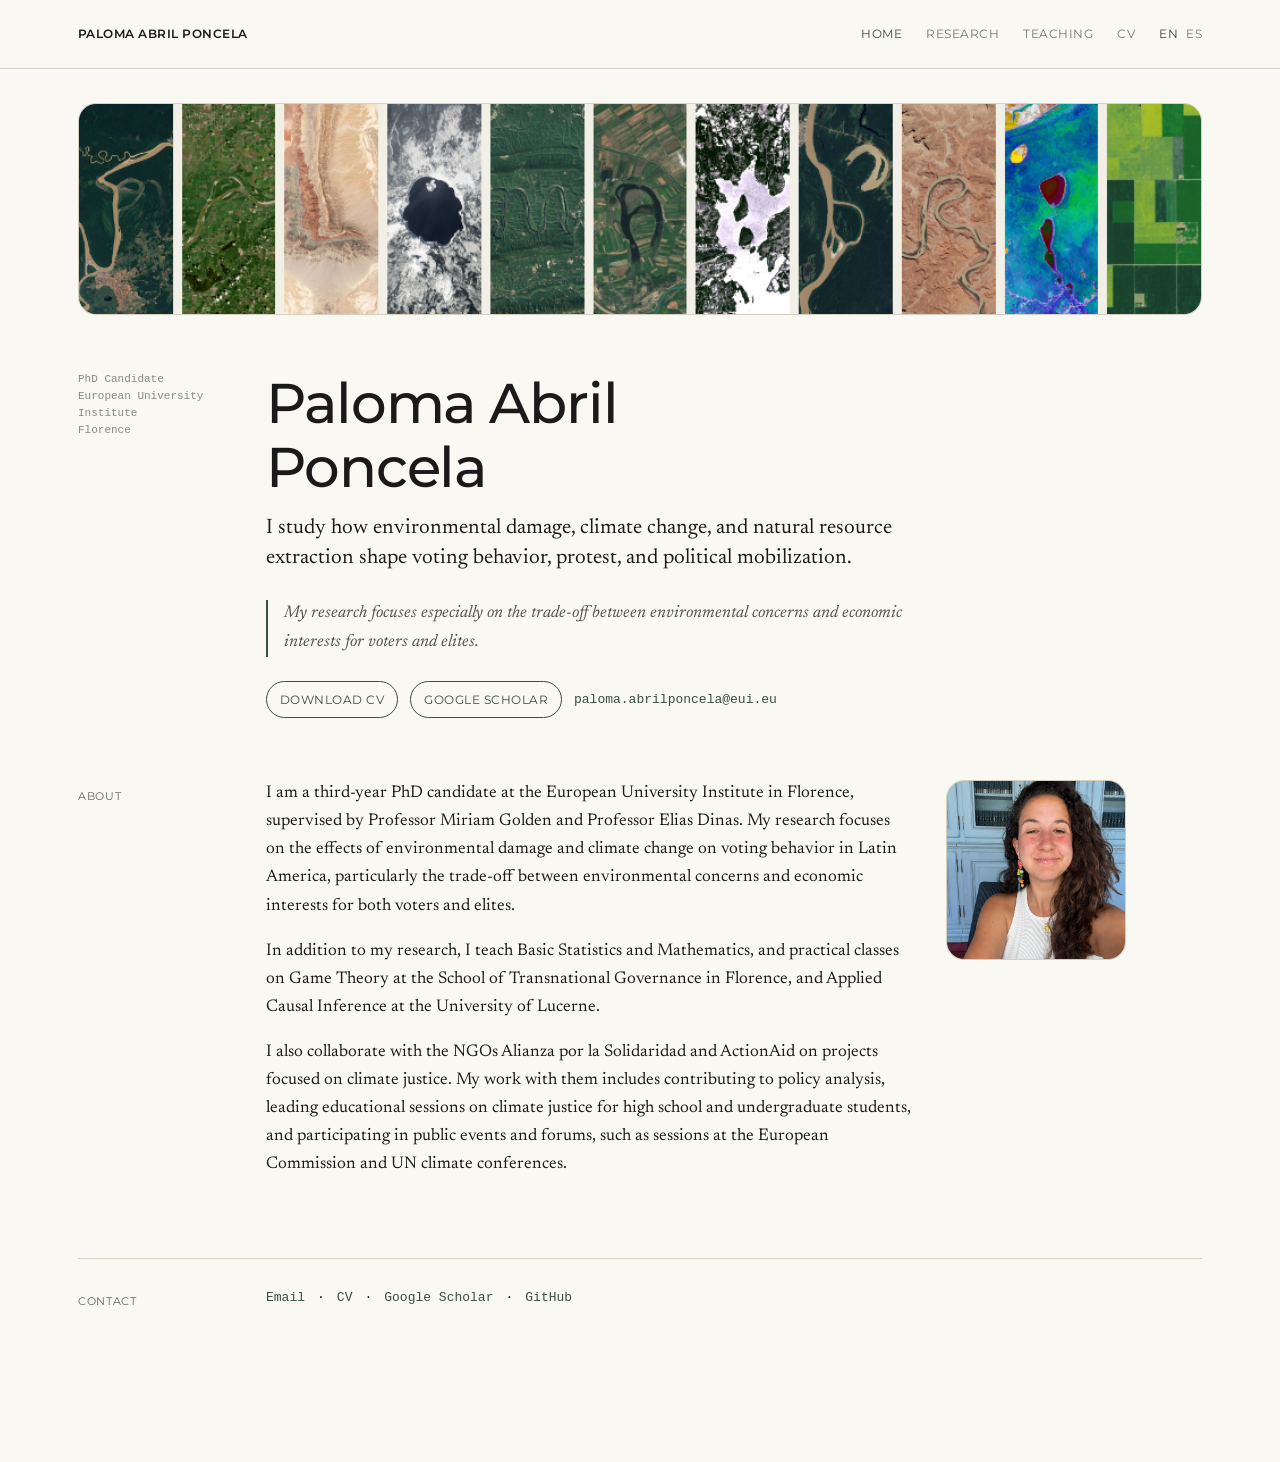
==== commit 7d2e1ce5: "Update index.html" ====
--- a/index.html
+++ b/index.html
@@ -870,7 +870,7 @@
           <p class="eyebrow">
             México<br>
             2024-26<br>
-            Under review
+            R&R APSR
           </p>
         </div>
 
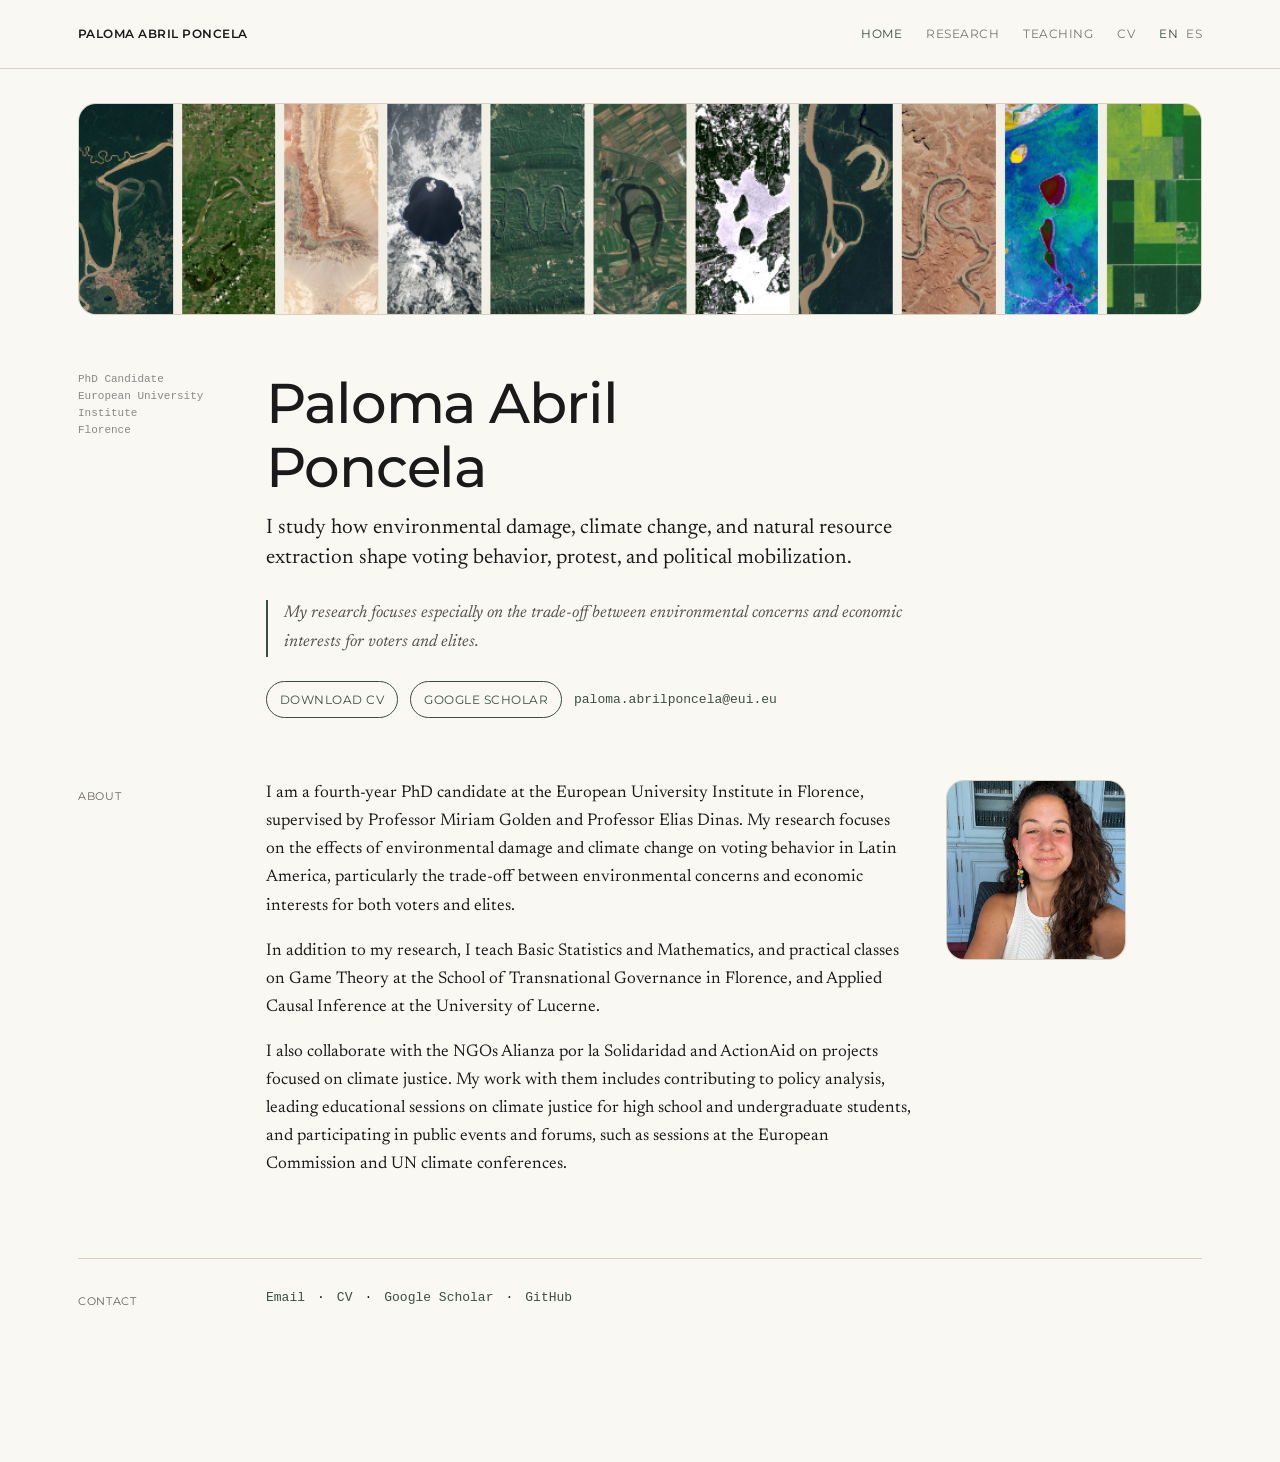
==== commit 36d77bcd: "Rename index (1).html to index.html" ====
--- a/index.html
+++ b/index.html
@@ -670,6 +670,139 @@
       fill: var(--muted);
     }
 
+    .defenders-interactive-layout {
+      display: grid;
+      grid-template-columns: 1fr;
+      gap: 24px;
+      margin: 30px 0;
+    }
+
+    .model-grid {
+      display: grid;
+      grid-template-columns: minmax(0, 1fr) minmax(0, 1fr);
+      gap: 28px;
+      align-items: start;
+    }
+
+    @media (max-width: 900px) {
+      .model-grid {
+        grid-template-columns: 1fr;
+      }
+    }
+
+    .model-control {
+      margin: 14px 0;
+      font-family: "Montserrat", sans-serif;
+    }
+
+    .model-control label {
+      display: block;
+      font-size: 13px;
+      font-weight: 500;
+      margin-bottom: 4px;
+    }
+
+    .model-control input[type="range"] {
+      width: 100%;
+      accent-color: var(--accent);
+    }
+
+    .model-price label {
+      font-size: 14px;
+    }
+
+    .model-ends {
+      display: flex;
+      justify-content: space-between;
+      font-family: var(--mono);
+      font-size: 11px;
+      color: var(--muted);
+    }
+
+    .model-help {
+      font-size: 14px;
+      line-height: 1.4;
+      color: #56524A;
+      margin: 4px 0 0;
+    }
+
+    .model-sliders {
+      display: grid;
+      grid-template-columns: repeat(auto-fit, minmax(190px, 1fr));
+      gap: 4px 20px;
+      margin-top: 8px;
+      border-top: 0.5px solid var(--line);
+    }
+
+    .model-readout strong {
+      font-size: 14px;
+      color: var(--text);
+    }
+
+    .model-chart {
+      width: 100%;
+      display: block;
+      border-radius: 12px;
+      border: 0.5px solid var(--line);
+      background: rgba(255,255,255,0.72);
+    }
+
+    .model-chart text {
+      font-family: "Montserrat", sans-serif;
+      fill: var(--muted);
+    }
+
+    .model-subtitle {
+      margin-top: 14px;
+      margin-bottom: 6px;
+    }
+
+    .model-note-text {
+      font-size: 15px;
+      line-height: 1.45;
+      color: #56524A;
+    }
+
+    .model-groups {
+      display: grid;
+      grid-template-columns: repeat(auto-fit, minmax(230px, 1fr));
+      gap: 8px 24px;
+    }
+
+    .model-group h4 {
+      font-family: "Montserrat", sans-serif;
+      font-size: 14px;
+      font-weight: 600;
+      margin: 10px 0 0;
+      display: flex;
+      align-items: center;
+      gap: 8px;
+    }
+
+    .model-group .model-group-help {
+      font-size: 14px;
+      line-height: 1.35;
+      color: var(--muted);
+      margin: 2px 0 0;
+    }
+
+    .model-toggle-row {
+      margin: 22px 0 4px;
+    }
+
+    .model-preset-label {
+      font-family: "Montserrat", sans-serif;
+      font-size: 12px;
+      color: var(--muted);
+      margin: 10px 0 -6px;
+    }
+
+    .model-legend {
+      display: flex;
+      flex-wrap: wrap;
+      gap: 0 16px;
+    }
+
     @media (max-width: 900px) {
       .mayan-interactive-layout {
         grid-template-columns: 1fr;
@@ -799,7 +932,7 @@
         <div class="about-with-photo">
           <div>
             <p>
-              I am a third-year PhD candidate at the European University Institute in Florence, supervised by Professor Miriam Golden and Professor Elias Dinas. My research focuses on the effects of environmental damage and climate change on voting behavior in Latin America, particularly the trade-off between environmental concerns and economic interests for both voters and elites.
+              I am a fourth-year PhD candidate at the European University Institute in Florence, supervised by Professor Miriam Golden and Professor Elias Dinas. My research focuses on the effects of environmental damage and climate change on voting behavior in Latin America, particularly the trade-off between environmental concerns and economic interests for both voters and elites.
             </p>
 
             <p>
@@ -835,7 +968,7 @@
         <div>
           <h1>Research</h1>
           <p class="lede">
-            My projects study environmental voting, extraction, deforestation, indigenous mobilization, and climate politics.
+            My projects study environmental voting, extraction, deforestation, violence against environmental defenders, indigenous mobilization, and climate politics.
           </p>
 
           <div class="smallcaps">Papers</div>
@@ -843,9 +976,7 @@
             <a href="#published-papers">Economic vulnerability and emotions toward climate change: A case study of Spain</a>
             <a href="#mayan-train-project">From Economic Voting to Environmental Backlash: The Mayan Train and Electoral Dynamics in México</a>
             <a href="#ecuador-project">When Oil Meets the Environment: How Gender Shapes Environmental Voting in Ecuador</a>
-            <a href="#elections-deforestation-project">Theory Building Through Scope Conditions Decision Tree: An Application on Elections and Deforestation</a>
-            <a href="#indigenous-mobilization-project">Environmental Mobilization of the Indigenous in Latin America</a>
-            <a href="#green-voting-project">Green Voting without a Green Party</a>
+            <a href="#defenders-project">Global Markets, Local Violence: Timber Prices and the Killing of Land and Environmental Defenders</a>
           </div>
         </div>
       </div>
@@ -883,7 +1014,7 @@
           </p>
 
           <p>
-            When benefits are diffuse and environmental losses are visible and concentrated, voters punish governments; when benefits are direct and compensatory, they reward them even amid ecológical damage. I test this argument using México's Mayan Train, a macro-project that spurred regional expansion alongside severe deforestation. Combining satellite, firm, and electoral data in a difference-in-differences framework, I show that voters rewarded growth without deforestation, punished growth with ecológical destruction, and rewarded the government where expropriation payments provided direct compensation.
+            When benefits are diffuse and environmental losses are visible and concentrated, voters punish governments; when benefits are direct and compensatory, they reward them even amid ecological damage. I test this argument using México's Mayan Train, a macro-project that spurred regional expansion alongside severe deforestation. Combining satellite, firm, and electoral data in a difference-in-differences framework, I show that voters rewarded growth without deforestation, punished growth with ecological destruction, and rewarded the government where expropriation payments provided direct compensation.
           </p>
 
           <p class="eyebrow">Presented at: EPSA 2025, POBI 2025</p>
@@ -1082,6 +1213,114 @@
         </div>
       </div>
 
+      <div class="row project" id="defenders-project">
+        <div>
+          <div class="smallcaps">Project 03</div>
+          <p class="eyebrow">
+            Global &middot; 211 countries<br>
+            2012-24<br>
+            with Susanna Garside
+          </p>
+        </div>
+
+        <div>
+          <h2>Global Markets, Local Violence: Timber Prices and the Killing of Land and Environmental Defenders</h2>
+          <p><strong>Authors:</strong> Paloma Abril Poncela and Susanna Garside</p>
+
+          <p>
+            When are people who peacefully defend land and forests most at risk of being killed? At least 2,253 land and environmental defenders were killed or disappeared worldwide between 2012 and 2024. A common expectation is that the danger peaks during commodity booms, when land is worth more. We argue and show the opposite for timber: defenders are at greatest risk when timber pays less than usual.
+          </p>
+
+          <p>
+            Facing a defender, those who profit from the forest (loggers, land grabbers, ranchers) can tolerate the obstruction, settle with the community through jobs or payments, or use violence. Settlements are paid out of timber earnings, so when timber pays less than usual they become harder to afford and killing becomes comparatively cheaper. Matching Global Witness records to 4,490 subnational regions in 211 countries, we find that a one-standard-deviation fall in the timber price raises the monthly probability of a killing by about 7 percent of its mean, and by 17 percent in regions holding much of their country's forest.
+          </p>
+
+          <p>
+            Brazil lets us test the full theory. The Comissão Pastoral da Terra has recorded killings in rural land conflicts with a consistent method for decades, so we can follow 5,570 municipalities from 2002 to 2022, a period that includes deep timber busts. Brazil shows the limit the model predicts: when prices collapse far below their usual level, the forest is barely worth fighting over and killings fall again, especially in the Amazon. Linking these records to municipal agricultural credit, we find that this fall is much smaller where commercial credit lets extractors keep operating through a bust, consistent with killings depending on the finances of extractors.
+          </p>
+
+          <div class="defenders-interactive-layout">
+            <div class="map-card" id="dm-card">
+              <h3>The extractor's choice</h3>
+              <p>
+                Move the timber price and see which option is cheapest for an extractor facing a defender. Each line is the cost of one option; the shaded area marks the prices at which killing is the cheapest.
+              </p>
+
+              <div class="model-control model-price">
+                <label for="dm-price">Timber price</label>
+                <input type="range" id="dm-price" min="0.2" max="1.8" step="0.01" value="1">
+                <div class="model-ends"><span>much lower than usual</span><span>much higher than usual</span></div>
+              </div>
+
+              <p class="model-preset-label">Try a scenario:</p>
+              <div class="map-toggle" id="dm-presets"></div>
+
+              <div class="section-stats model-readout" id="dm-readout" aria-live="polite"></div>
+
+              <div class="model-grid">
+                <div>
+                  <svg class="model-chart" id="dm-costs" viewBox="0 0 560 290" role="img" aria-label="Cost of tolerating, settling and killing against the timber price"></svg>
+                  <div class="legend model-legend">
+                    <div class="legend-row"><span class="legend-swatch" style="background:#5C7EA3"></span>Tolerate the defender</div>
+                    <div class="legend-row"><span class="legend-swatch" style="background:#3A4F3D"></span>Settle with the community</div>
+                    <div class="legend-row"><span class="legend-swatch" style="background:#A0522D"></span>Kill</div>
+                    <div class="legend-row"><span class="legend-swatch" style="background:rgba(160,82,45,0.22)"></span>Killing is the cheapest option</div>
+                  </div>
+                </div>
+                <div>
+                  <h3 class="model-subtitle">Chance of a killing</h3>
+                  <p class="model-note-text">
+                    Extractors differ in how reluctant they are to kill. Adding them up gives the chance of a killing at each price: it peaks when timber pays somewhat less than usual and falls again when prices collapse.
+                  </p>
+                  <svg class="model-chart" id="dm-prob" viewBox="0 0 560 170" role="img" aria-label="Chance of a killing against the timber price, an inverted U"></svg>
+                </div>
+              </div>
+
+              <div class="model-toggle-row">
+                <button class="explanation-toggle" id="dm-toggle-controls" type="button" aria-expanded="false" aria-controls="dm-controls-panel">See how the model changes with different scope conditions</button>
+              </div>
+
+              <div class="model-controls-panel" id="dm-controls-panel" hidden>
+              <h3 class="model-subtitle">What can change the picture</h3>
+              <p class="model-note-text">
+                Each slider moves one of the three lines. Faint dashed lines show the starting point, so you can see what moved.
+              </p>
+              <div class="model-groups" id="dm-controls"></div>
+
+              <div class="map-toggle">
+                <button type="button" id="dm-reset">Reset</button>
+              </div>
+              </div>
+
+              <p class="map-note">
+                Illustrative model with simplified numbers: it shows the logic of the argument, not estimates. The full formal model is in the paper.
+              </p>
+            </div>
+
+            <div class="image-card">
+              <div class="results-heading">
+                <h3>Results</h3>
+                <button class="explanation-toggle" id="toggle-defenders-explanation" type="button" aria-expanded="false">Click for explanation</button>
+              </div>
+
+              <button class="results-button" type="button" data-results-image="assets/images/fig_98t_global_brazil_bw.png" data-results-title="Timber prices and killings of defenders" data-results-alt="Timber price over time and estimated effects of the timber price on killings of defenders, globally and in Brazil">
+                <img src="assets/images/fig_98t_global_brazil_bw.png" alt="">
+                <span>Timber prices and killings of defenders</span>
+              </button>
+
+              <div class="results-explanation-panel" id="defenders-explanation-panel">
+                <p class="results-explanation">
+                  Panel A shows the timber price over time and the years each sample covers. Panel B shows the global result: in regions holding more of their country's forest, killings rise when timber pays less than its usual level and fall when it pays more.
+                </p>
+                <p class="results-explanation">
+                  Panel C shows Brazil over a longer period, which includes deeper price falls. Killings also fall there when timber pays more than usual, but they fall too when it pays far less, especially in the Amazon. This is the drop the model predicts once the forest is barely worth fighting over. The Brazilian estimates are less precise than the global one.
+                </p>
+              </div>
+            </div>
+          </div>
+        </div>
+      </div>
+
       <div class="row project" id="other-work">
         <div class="label">Other work</div>
 
@@ -1196,17 +1435,17 @@
       ["PhD Candidate", "Doctoranda"],
       ["European University Institute", "Instituto Universitario Europeo"],
       ["Florence", "Florencia"],
-      ["I study how environmental damage, climate change, and natural resource extraction shape voting behavior, protest, and political mobilization in Latin America.", "Estudio cómo el daño ambiental, el cambio climático y la extracción de recursos naturales moldean el comportamiento electoral, la protesta y la movilización política en América Latina."],
+      ["I study how environmental damage, climate change, and natural resource extraction shape voting behavior, protest, and political mobilization.", "Estudio cómo el daño ambiental, el cambio climático y la extracción de recursos naturales moldean el comportamiento electoral, la protesta y la movilización política."],
       ["My research focuses especially on the trade-off between environmental concerns and economic interests for voters and elites.", "Mi investigación se centra especialmente en el dilema entre preocupaciones ambientales e intereses económicos para votantes y elites."],
       ["Download CV", "Descargar CV"],
       ["Google Scholar", "Google Scholar"],
       ["About", "Sobre mí"],
-      ["I am a third-year PhD candidate at the European University Institute in Florence, supervised by Professor Miriam Golden and Professor Elias Dinas. My research focuses on the effects of environmental damage and climate change on voting behavior in Latin America, particularly the trade-off between environmental concerns and economic interests for both voters and elites.", "Soy doctoranda de tercer año en el Instituto Universitario Europeo en Florencia, supervisada por la profesora Miriam Golden y el profesor Elias Dinas. Mi investigación se centra en los efectos del daño ambiental y del cambio climático sobre el comportamiento electoral en América Latina, en particular el dilema entre preocupaciones ambientales e intereses económicos para votantes y elites."],
+      ["I am a fourth-year PhD candidate at the European University Institute in Florence, supervised by Professor Miriam Golden and Professor Elias Dinas. My research focuses on the effects of environmental damage and climate change on voting behavior in Latin America, particularly the trade-off between environmental concerns and economic interests for both voters and elites.", "Soy doctoranda de cuarto año en el Instituto Universitario Europeo en Florencia, supervisada por la profesora Miriam Golden y el profesor Elias Dinas. Mi investigación se centra en los efectos del daño ambiental y del cambio climático sobre el comportamiento electoral en América Latina, en particular el dilema entre preocupaciones ambientales e intereses económicos para votantes y elites."],
       ["In addition to my research, I teach Basic Statistics and Mathematics, and practical classes on Game Theory at the School of Transnational Governance in Florence, and Applied Causal Inference at the University of Lucerne.", "Además de mi investigacion, enseño Estadística y Matemáticas Basicas, clases prácticas de Teoría de Juegos en la School of Transnational Governance en Florencia, e Inferencia Causal Aplicada en la Universidad de Lucerna."],
       ["I also collaborate with the NGOs Alianza por la Solidaridad and ActionAid on projects focused on climate justice. My work with them includes contributing to policy analysis, leading educational sessions on climate justice for high school and undergraduate students, and participating in public events and forums, such as sessions at the European Commission and UN climate conferences.", "También colaboro con las ONG Alianza por la Solidaridad y ActionAid en proyectos centrados en justicia climática. Mi trabajo con ellas incluye contribuir a análisis de políticas, dirigir sesiones educativas sobre justicia climática para estudiantes de secundaria y universidad, y participar en eventos públicos y foros, incluidas sesiones en la Comisión Europea y conferencias climáticas de Naciones Unidas."],
       ["Contact", "Contacto"],
       ["Email", "Correo"],
-      ["My projects study environmental voting, extraction, deforestation, indigenous mobilization, and climate politics.", "Mis proyectos estudian voto ambiental, extracción, deforestación, movilización indígena y política climatica."],
+      ["My projects study environmental voting, extraction, deforestation, violence against environmental defenders, indigenous mobilization, and climate politics.", "Mis proyectos estudian voto ambiental, extracción, deforestación, violencia contra defensores ambientales, movilización indígena y política climática."],
       ["Papers", "Artículos"],
       ["Published Papers", "Artículos publicados"],
       ["Economic vulnerability and emotions toward climate change: A case study of Spain", "Vulnerabilidad económica y emociones frente al cambio climático: un estudio de caso de España"],
@@ -1216,7 +1455,7 @@
       ["Author:", "Autora:"],
       ["From Economic Voting to Environmental Backlash: The Mayan Train and Electoral Dynamics in México", "Del voto económico al backlash ambiental: el Tren Maya y las dinámicas electorales en México"],
       ["How do voters evaluate governments that deliver economic growth at environmental cost? Classic models of retrospective voting expect citizens to reward prosperity, yet development often comes at the expense of the environment, generating backlash. I argue that accountability under these trade-offs hinges on whether citizens directly capture the gains from growth.", "Cómo evalúan los votantes a gobiernos que generan crecimiento economico a costa del ambiente? Los modelos clasicos de voto retrospectivo esperan que la ciudadanía premie la prosperidad, pero el desarrollo a menudo llega a expensas del ambiente y genera backlash. Argumento que la rendición de cuentas bajo estos dilemas depende de si la ciudadanía captura directamente los beneficios del crecimiento."],
-      ["When benefits are diffuse and environmental losses are visible and concentrated, voters punish governments; when benefits are direct and compensatory, they reward them even amid ecológical damage. I test this argument using México's Mayan Train, a macro-project that spurred regional expansion alongside severe deforestation. Combining satellite, firm, and electoral data in a difference-in-differences framework, I show that voters rewarded growth without deforestation, punished growth with ecológical destruction, and rewarded the government where expropriation payments provided direct compensation.", "Cuando los beneficios son difusos y las pérdidas ambientales son visibles y concentradas, los votantes castigan al gobierno; cuando los beneficios son directos y compensatorios, lo premian incluso en presencia de dano ecológico. Pongo a prueba este argumento con el Tren Maya en México, un megaproyecto que impulso la expansion regional junto con una deforestación severa. Combinando datos satelitales, empresariales y electorales en un diseño de diferencias en diferencias, muestro que los votantes premiaron el crecimiento sin deforestación, castigaron el crecimiento con destrucción ecológica y premiaron al gobierno cuando los pagos por expropiación ofrecieron compensación directa."],
+      ["When benefits are diffuse and environmental losses are visible and concentrated, voters punish governments; when benefits are direct and compensatory, they reward them even amid ecological damage. I test this argument using México's Mayan Train, a macro-project that spurred regional expansion alongside severe deforestation. Combining satellite, firm, and electoral data in a difference-in-differences framework, I show that voters rewarded growth without deforestation, punished growth with ecological destruction, and rewarded the government where expropriation payments provided direct compensation.", "Cuando los beneficios son difusos y las pérdidas ambientales son visibles y concentradas, los votantes castigan al gobierno; cuando los beneficios son directos y compensatorios, lo premian incluso en presencia de dano ecológico. Pongo a prueba este argumento con el Tren Maya en México, un megaproyecto que impulso la expansion regional junto con una deforestación severa. Combinando datos satelitales, empresariales y electorales en un diseño de diferencias en diferencias, muestro que los votantes premiaron el crecimiento sin deforestación, castigaron el crecimiento con destrucción ecológica y premiaron al gobierno cuando los pagos por expropiación ofrecieron compensación directa."],
       ["Presented at: EPSA 2025, POBI 2025", "Presentado en: EPSA 2025, POBI 2025"],
       ["Electoral sections along the Mayan Train", "Secciones electorales a lo largo del Tren Maya"],
       ["Click an electoral section to display its measured deforestation and the satellite comparison.", "Haz clic en una sección electoral para ver su deforestación medida y la comparación satelital."],
@@ -1261,7 +1500,7 @@
       ["With Rens Chazottes. Social scientists routinely produce credibly identified causal estimates, yet struggle to aggregate them into cumulative theory. We propose a framework that formalizes each theoretical claim as a structured proposition linking a treatment contrast, an outcome, a causal mechanism, and a set of scope conditions, then organizes these claims into scope-condition decision trees.", "Con Rens Chazottes. Las ciencias sociales producen con frecuencia estimaciónes causales creiblemente identificadas, pero tienen dificultades para agregarlas en teoría acumulativa. Proponemos un marco que formaliza cada argumento teórico como una proposición estructurada que vincula un contraste de tratamiento, un resultado, un mecanismo causal y un conjunto de condiciones de alcance, y organiza esos argumentos en árboles de decisión de condiciones de alcance."],
       ["We apply the framework to a pre-registered systematic review of elections and deforestation, a literature marked by theoretical fragmentation and competing predictions. The analysis shows that many apparent disagreements reflect differences in implicit scope conditions rather than genuine empirical contradictions, and identifies several plausible causal regimes that remain empirically underexplored.", "Aplicamos el marco a una revisión sistemática pre-registrada sobre elecciones y deforestación, una literatura caracterizada por fragmentación teórica y predicciones contrapuestas. El análisis muestra que muchos desacuerdos aparentes reflejan diferencias en condiciones de alcance implícitas mas que contradicciones empíricas reales, e identifica varios regímenes causales plausibles que siguen empíricamente subexplorados."],
       ["Environmental Mobilization of the Indigenous in Latin America", "Movilización ambiental de los pueblos indígenas en América Latina"],
-      ["Why are indigenous populations more likely to mobilize for environmental causes than their non-indigenous counterparts? This paper examines two competing explanations: material interests and environmental values. Using survey evidence from Latin America and protest event data, I show that indigenous identity is consistently associated with higher levels of environmental concern and a greater willingness to engage in climate-related protest. I argue that this pattern can be understood through the joint influence of material grievances, linked to disproportionate exposure to environmental harm, and deeply rooted environmental values tied to identity and relational conceptions of nature.", "Por qué las poblaciones indígenas tienen mayor probabilidad de movilizarse por causas ambientales que sus contrapartes no indígenas? Este artículo examina dos explicaciones en competencia: intereses materiales y valores ambientales. Usando evidencia de encuestas en América Latina y datos de eventos de protesta, muestro que la identidad indígena se asocia de manera consistente con mayores niveles de preocupación ambiental y una mayor disposición a participar en protestas climáticas. Argumento que este patron puede entenderse a traves de la influencia conjunta de agravios materiales, vinculados a una exposici?n desproporcionada al daño ambiental, y valores ambientales profundamente arraigados en la identidad y en concepciones relacionales de la naturaleza."],
+      ["Why are indigenous populations more likely to mobilize for environmental causes than their non-indigenous counterparts? This paper examines two competing explanations: material interests and environmental values. Using survey evidence from Latin America and protest event data, I show that indigenous identity is consistently associated with higher levels of environmental concern and a greater willingness to engage in climate-related protest. I argue that this pattern can be understood through the joint influence of material grievances, linked to disproportionate exposure to environmental harm, and deeply rooted environmental values tied to identity and relational conceptions of nature.", "Por qué las poblaciones indígenas tienen mayor probabilidad de movilizarse por causas ambientales que sus contrapartes no indígenas? Este artículo examina dos explicaciones en competencia: intereses materiales y valores ambientales. Usando evidencia de encuestas en América Latina y datos de eventos de protesta, muestro que la identidad indígena se asocia de manera consistente con mayores niveles de preocupación ambiental y una mayor disposición a participar en protestas climáticas. Argumento que este patron puede entenderse a traves de la influencia conjunta de agravios materiales, vinculados a una exposición desproporcionada al daño ambiental, y valores ambientales profundamente arraigados en la identidad y en concepciones relacionales de la naturaleza."],
       ["To disentangle these mechanisms, I combine observational analysis with experimental evidence. The study ultimately tests whether mobilization is primarily driven by threats to livelihoods or by threats to environmental values. The empirical strategy culminates in a survey experiment conducted in Ecuador, where participants are randomly exposed to material or value-based frames of environmental harm. This design allows for the identification of the causal impact of each mechanism on individuals' willingness to protest, providing new evidence on the drivers of environmental mobilization in the Global South.", "Para distinguir estos mecanismos, combino análisis observacional con evidencia experimental. El estudio evalua si la movilización está impulsada principalmente por amenazas a los medios de vida o por amenazas a los valores ambientales. La estrategia empírica culmina en un experimento de encuesta realizado en Ecuador, donde los participantes son expuestos aleatoriamente a encuadres materiales o basados en valores sobre el daño ambiental. Este diseño permite identificar el impacto causal de cada mecanismo sobre la disposición individual a protestar, aportando nueva evidencia sobre los motores de la movilización ambiental en el Sur Global."],
       ["Green Voting without a Green Party", "Voto verde sin partido verde"],
       ["With Lluis Orriols. Presented at APSA 2024. A conjoint experiment on how voters weigh environmental positions against other political issues in Spain.", "Con Lluis Orriols. Presentado en APSA 2024. Un experimento conjoint sobre cómo los votantes ponderan posiciones ambientales frente a otros temas políticos en España."],
@@ -1289,7 +1528,49 @@
       ["Layer: percentage of Yes vote in the 2023 Yasuni referendum by parroquia. Colors are clipped from 48% to 67% so variation is easier to see.", "Capa: porcentaje de voto Yes en el referéndum del Yasuni de 2023 por parroquia. Los colores están recortados entre 48% y 67% para que la variación sea más visible."],
       ["women more pro-Yes", "mujeres más pro-Yes"],
       ["small or no gap", "brecha pequeña o nula"],
-      ["men more pro-Yes", "hombres más pro-Yes"]
+      ["men more pro-Yes", "hombres más pro-Yes"],
+      ["Global Markets, Local Violence: Timber Prices and the Killing of Land and Environmental Defenders", "Mercados globales, violencia local: los precios de la madera y el asesinato de defensores de la tierra y del medio ambiente"],
+      ["Project 03", "Proyecto 03"],
+      ["Paloma Abril Poncela and Susanna Garside", "Paloma Abril Poncela y Susanna Garside"],
+      ["Paloma Abril Poncela, Sara Dybesland and Deniz Tufur", "Paloma Abril Poncela, Sara Dybesland y Deniz Tufur"],
+      ["Global · 211 countries", "Global · 211 países"],
+      ["with Susanna Garside", "con Susanna Garside"],
+      ["When are people who peacefully defend land and forests most at risk of being killed? At least 2,253 land and environmental defenders were killed or disappeared worldwide between 2012 and 2024. A common expectation is that the danger peaks during commodity booms, when land is worth more. We argue and show the opposite for timber: defenders are at greatest risk when timber pays less than usual.", "¿Cuándo corren más riesgo de ser asesinadas las personas que defienden pacíficamente la tierra y los bosques? Al menos 2.253 defensores de la tierra y del medio ambiente fueron asesinados o desaparecidos en el mundo entre 2012 y 2024. Se suele esperar que el peligro sea mayor durante los auges de las materias primas, cuando la tierra vale más. Argumentamos y mostramos lo contrario para la madera: los defensores corren más riesgo cuando la madera se paga por debajo de lo habitual."],
+      ["Facing a defender, those who profit from the forest (loggers, land grabbers, ranchers) can tolerate the obstruction, settle with the community through jobs or payments, or use violence. Settlements are paid out of timber earnings, so when timber pays less than usual they become harder to afford and killing becomes comparatively cheaper. Matching Global Witness records to 4,490 subnational regions in 211 countries, we find that a one-standard-deviation fall in the timber price raises the monthly probability of a killing by about 7 percent of its mean, and by 17 percent in regions holding much of their country's forest.", "Ante un defensor, quienes se benefician del bosque (madereros, acaparadores de tierras, ganaderos) pueden tolerar la obstrucción, llegar a un acuerdo con la comunidad mediante empleos o pagos, o recurrir a la violencia. Los acuerdos se pagan con los ingresos de la madera, así que cuando la madera se paga por debajo de lo habitual se vuelven más difíciles de costear y asesinar resulta comparativamente más barato. Vinculando los registros de Global Witness a 4.490 regiones subnacionales de 211 países, encontramos que una caída de una desviación estándar en el precio de la madera aumenta la probabilidad mensual de un asesinato en torno a un 7 por ciento de su media, y en un 17 por ciento en las regiones que concentran buena parte del bosque de su país."],
+      ["Brazil lets us test the full theory. The Comissão Pastoral da Terra has recorded killings in rural land conflicts with a consistent method for decades, so we can follow 5,570 municipalities from 2002 to 2022, a period that includes deep timber busts. Brazil shows the limit the model predicts: when prices collapse far below their usual level, the forest is barely worth fighting over and killings fall again, especially in the Amazon. Linking these records to municipal agricultural credit, we find that this fall is much smaller where commercial credit lets extractors keep operating through a bust, consistent with killings depending on the finances of extractors.", "Brasil nos permite poner a prueba la teoría completa. La Comissão Pastoral da Terra registra desde hace décadas, con un método constante, los asesinatos en conflictos rurales por la tierra, lo que nos permite seguir 5.570 municipios entre 2002 y 2022, un periodo que incluye caídas profundas del precio de la madera. Brasil muestra el límite que predice el modelo: cuando los precios se desploman muy por debajo de su nivel habitual, apenas merece la pena disputar el bosque y los asesinatos vuelven a caer, sobre todo en la Amazonía. Vinculando estos registros con el crédito agrícola municipal, encontramos que esta caída es mucho menor donde el crédito comercial permite a los extractores seguir operando durante la crisis, lo que es coherente con que los asesinatos dependan de las finanzas de los extractores."],
+      ["The extractor's choice", "La decisión del extractor"],
+      ["Move the timber price and see which option is cheapest for an extractor facing a defender. Each line is the cost of one option; the shaded area marks the prices at which killing is the cheapest.", "Mueve el precio de la madera y observa qué opción le resulta más barata a un extractor que se enfrenta a un defensor. Cada línea es el coste de una opción; el área sombreada marca los precios a los que asesinar es lo más barato."],
+      ["Timber price", "Precio de la madera"],
+      ["much lower than usual", "muy por debajo de lo habitual"],
+      ["much higher than usual", "muy por encima de lo habitual"],
+      ["Tolerate the defender", "Tolerar al defensor"],
+      ["Settle with the community", "Llegar a un acuerdo con la comunidad"],
+      ["Kill", "Asesinar"],
+      ["Killing is the cheapest option", "Asesinar es la opción más barata"],
+      ["Chance of a killing", "Probabilidad de un asesinato"],
+      ["Extractors differ in how reluctant they are to kill. Adding them up gives the chance of a killing at each price: it peaks when timber pays somewhat less than usual and falls again when prices collapse.", "Los extractores difieren en cuánto les frena asesinar. Sumándolos se obtiene la probabilidad de un asesinato a cada precio: alcanza su máximo cuando la madera se paga algo por debajo de lo habitual y vuelve a caer cuando los precios se desploman."],
+      ["Can the extractor borrow?", "¿Puede endeudarse el extractor?"],
+      ["cash only", "solo efectivo"],
+      ["easy credit", "crédito fácil"],
+      ["With credit, a bad month does not stop the extractor from paying a settlement, so the green line flattens.", "Con crédito, un mal mes no impide al extractor pagar un acuerdo, así que la línea verde se aplana."],
+      ["How strong is the state?", "¿Qué tan fuerte es el Estado?"],
+      ["weak", "débil"],
+      ["strong", "fuerte"],
+      ["A strong state makes punishment likely, which raises the cost of killing (the red line).", "Un Estado fuerte hace probable el castigo, lo que eleva el coste de asesinar (la línea roja)."],
+      ["How hard do defenders push back?", "¿Cuánto resisten los defensores?"],
+      ["little", "poco"],
+      ["a lot", "mucho"],
+      ["Blockades, occupations and court cases make it costlier to tolerate defenders (the blue line).", "Los bloqueos, las ocupaciones y los litigios encarecen tolerar a los defensores (la línea azul)."],
+      ["Reset", "Restablecer"],
+      ["Try a scenario:", "Prueba un escenario:"],
+      ["See how the model changes with different scope conditions", "Ver cómo cambia el modelo con distintas condiciones de alcance"],
+      ["Hide controls", "Ocultar controles"],
+      ["What can change the picture", "Qué puede cambiar el resultado"],
+      ["Each slider moves one of the three lines. Faint dashed lines show the starting point, so you can see what moved.", "Cada control mueve una de las tres líneas. Las líneas discontinuas tenues muestran el punto de partida, para ver qué se ha movido."],
+      ["Illustrative model with simplified numbers: it shows the logic of the argument, not estimates. The full formal model is in the paper.", "Modelo ilustrativo con números simplificados: muestra la lógica del argumento, no estimaciones. El modelo formal completo está en el artículo."],
+      ["Timber prices and killings of defenders", "Precios de la madera y asesinatos de defensores"],
+      ["Panel A shows the timber price over time and the years each sample covers. Panel B shows the global result: in regions holding more of their country's forest, killings rise when timber pays less than its usual level and fall when it pays more.", "El panel A muestra el precio de la madera a lo largo del tiempo y los años que cubre cada muestra. El panel B muestra el resultado global: en las regiones que concentran más bosque de su país, los asesinatos aumentan cuando la madera se paga por debajo de su nivel habitual y disminuyen cuando se paga por encima."],
+      ["Panel C shows Brazil over a longer period, which includes deeper price falls. Killings also fall there when timber pays more than usual, but they fall too when it pays far less, especially in the Amazon. This is the drop the model predicts once the forest is barely worth fighting over. The Brazilian estimates are less precise than the global one.", "El panel C muestra Brasil durante un periodo más largo, que incluye caídas de precio más profundas. Allí los asesinatos también disminuyen cuando la madera se paga por encima de lo habitual, pero disminuyen igualmente cuando se paga muy por debajo, sobre todo en la Amazonía. Es la caída que predice el modelo cuando apenas merece la pena disputar el bosque. Las estimaciones para Brasil son menos precisas que la global."]
     ]);
 
     const translationsEn = new Map(Array.from(translationsEs, ([en, es]) => [es, en]));
@@ -1324,6 +1605,7 @@
         button.classList.toggle("active", button.dataset.lang === lang);
       });
       updateEcuadorLegend();
+      updateDefendersModel();
     }
 
     function t(text) {
@@ -1683,6 +1965,377 @@
       button.addEventListener("click", () => setEcuadorMode(button.dataset.layer));
     });
 
+    /* ---------- Timber paper: interactive extractor model ---------- */
+    /* Same structure as the paper's formal model, with illustrative numbers.
+       Tolerate = min(lam * (p*q - m), X)
+       Settle   = (1 + mu0 * exp(-(k / mu0)(p - 1))) * tau * n / h
+       Kill     = w0 + om(p - 1) + S + e
+       Chance of a killing = logistic(min(Tolerate, Settle) - Kill) across extractors. */
+    const DM_COLORS = { tol: "#5C7EA3", set: "#3A4F3D", kill: "#A0522D", zone: "rgba(160,82,45,0.22)" };
+    const DM_P_MIN = 0.2;
+    const DM_P_MAX = 1.8;
+    const DM_Y_MAX = 2;
+
+    const DM_BASE = { lam: 1.8, q: 1, m: 0, X: 5, tau: 0.5, n: 1, mu0: 1, k: 1.2, h: 1, w0: 0.4, om: 0, S: 0.63, e: 0 };
+
+    const DM_GROUPS = [
+      {
+        color: DM_COLORS.tol,
+        title: { en: "Tolerating the defender", es: "Tolerar al defensor" },
+        help: { en: "What the extractor loses by putting up with the obstruction.", es: "Lo que pierde el extractor si aguanta la obstrucción." },
+        items: [
+          { id: "lam", min: 0.8, max: 2.8, step: 0.05,
+            label: { en: "How hard defenders push back", es: "Cuánto resisten los defensores" },
+            ends: { en: ["little", "a lot"], es: ["poco", "mucho"] },
+            help: { en: "Blockades, occupations, court cases and links to NGOs and journalists make tolerating costlier.", es: "Bloqueos, ocupaciones, litigios y vínculos con ONG y periodistas encarecen tolerar." } },
+          { id: "q", min: 0.5, max: 2, step: 0.05,
+            label: { en: "How much timber is at stake", es: "Cuánta madera está en juego" },
+            ends: { en: ["little", "a lot"], es: ["poca", "mucha"] },
+            help: { en: "The more valuable the forest, the more the extractor loses by tolerating.", es: "Cuanto más valioso el bosque, más pierde el extractor si tolera." } },
+          { id: "m", min: 0, max: 1, step: 0.05,
+            label: { en: "Cost of extracting", es: "Coste de extraer" },
+            ends: { en: ["cheap", "expensive"], es: ["barato", "caro"] },
+            help: { en: "Roads, transport, labour and bribes. Higher costs mean thinner margins and less to lose.", es: "Carreteras, transporte, mano de obra y sobornos. Más costes, menos margen y menos que perder." } },
+          { id: "X", min: 0.4, max: 5, step: 0.05,
+            label: { en: "Can the extractor go elsewhere?", es: "¿Puede irse a otro lugar?" },
+            ends: { en: ["easily", "not at all"], es: ["fácilmente", "en absoluto"] },
+            help: { en: "If there is other forest without defenders, tolerating never costs more than leaving, so the blue line flattens.", es: "Si hay otro bosque sin defensores, tolerar nunca cuesta más que irse, así que la línea azul se aplana." } }
+        ]
+      },
+      {
+        color: DM_COLORS.set,
+        title: { en: "Settling with the community", es: "Llegar a un acuerdo con la comunidad" },
+        help: { en: "Jobs, payments or benefits, paid out of timber earnings.", es: "Empleos, pagos o beneficios, pagados con los ingresos de la madera." },
+        items: [
+          { id: "tau", min: 0.3, max: 0.8, step: 0.01,
+            label: { en: "What the community asks for", es: "Lo que pide la comunidad" },
+            ends: { en: ["little", "a lot"], es: ["poco", "mucho"] },
+            help: { en: "Depends on what else people live from and what the land means to them, such as ancestral or Indigenous territory.", es: "Depende de qué más viva la gente y de lo que la tierra significa para ella, como territorio ancestral o indígena." } },
+          { id: "n", min: 1, max: 2.2, step: 0.05,
+            label: { en: "How many groups must be paid", es: "Cuántos grupos hay que pagar" },
+            ends: { en: ["one", "many"], es: ["uno", "muchos"] },
+            help: { en: "One leader or a whole community; one group or several with competing claims.", es: "Un líder o toda una comunidad; un grupo o varios con reclamos en conflicto." } },
+          { id: "mu0", min: 0.4, max: 1.6, step: 0.05,
+            label: { en: "How hard it is to fund a deal", es: "Qué tan difícil es financiar un acuerdo" },
+            ends: { en: ["easy", "hard"], es: ["fácil", "difícil"] },
+            help: { en: "Access to credit and other income. Harder funding raises the green line at every price.", es: "Acceso a crédito y otros ingresos. Si es más difícil, la línea verde sube a cualquier precio." } },
+          { id: "k", min: 0.2, max: 1.6, step: 0.05,
+            label: { en: "Does paying depend on this month's timber?", es: "¿Pagar depende de la madera de este mes?" },
+            ends: { en: ["hardly", "completely"], es: ["apenas", "por completo"] },
+            help: { en: "Firms that can borrow keep paying in a bad month; cash-strapped smallholders cannot. This sets how steep the green line is.", es: "Las empresas con crédito siguen pagando en un mal mes; los pequeños productores sin liquidez no. Esto define la pendiente de la línea verde." } }
+        ]
+      },
+      {
+        color: DM_COLORS.kill,
+        title: { en: "Killing", es: "Asesinar" },
+        help: { en: "The price of violence and the risk of punishment.", es: "El precio de la violencia y el riesgo de castigo." },
+        items: [
+          { id: "w0", min: 0, max: 0.8, step: 0.05,
+            label: { en: "Price of hiring gunmen", es: "Precio de contratar sicarios" },
+            ends: { en: ["cheap", "expensive"], es: ["barato", "caro"] },
+            help: { en: "Lower where armed groups or networks of gunmen are already present.", es: "Más bajo donde ya hay grupos armados o redes de sicarios." } },
+          { id: "om", min: 0, max: 0.6, step: 0.05,
+            label: { en: "Do gunmen get cheaper when timber pays less?", es: "¿Se abaratan los sicarios cuando la madera se paga menos?" },
+            ends: { en: ["no", "a lot"], es: ["no", "mucho"] },
+            help: { en: "When local jobs pay less, hired violence is cheaper. This tilts the red line.", es: "Cuando el empleo local paga menos, la violencia contratada es más barata. Esto inclina la línea roja." } },
+          { id: "S", min: 0.1, max: 1.2, step: 0.05,
+            label: { en: "How strong is the state?", es: "¿Qué tan fuerte es el Estado?" },
+            ends: { en: ["weak", "strong"], es: ["débil", "fuerte"] },
+            help: { en: "The chance of being investigated and convicted. Low where the state is weak or far away.", es: "La probabilidad de ser investigado y condenado. Baja donde el Estado es débil o está lejos." } },
+          { id: "e", min: -0.3, max: 0.5, step: 0.05,
+            label: { en: "Personal and social cost of killing", es: "Coste personal y social de asesinar" },
+            ends: { en: ["low", "high"], es: ["bajo", "alto"] },
+            help: { en: "Moral and reputational costs, raised by NGO and media attention.", es: "Costes morales y de reputación, que aumentan con la atención de ONG y medios." } }
+        ]
+      }
+    ];
+
+    const DM_PRESETS = [
+      { id: "base", label: { en: "Starting point", es: "Punto de partida" }, set: {} },
+      { id: "weak", label: { en: "Weak state", es: "Estado débil" }, set: { S: 0.2 } },
+      { id: "strong", label: { en: "Strong state", es: "Estado fuerte" }, set: { S: 1.1 } },
+      { id: "credit", label: { en: "Easy credit", es: "Crédito fácil" }, set: { k: 0.4, mu0: 0.6 } },
+      { id: "cash", label: { en: "Cash-strapped smallholders", es: "Pequeños productores sin liquidez" }, set: { k: 1.6, mu0: 1.4 } },
+      { id: "defenders", label: { en: "Strong defenders", es: "Defensores fuertes" }, set: { lam: 2.6 } },
+      { id: "valuable", label: { en: "Valuable forest", es: "Bosque valioso" }, set: { q: 1.6 } },
+      { id: "gunmen", label: { en: "Cheap gunmen", es: "Sicarios baratos" }, set: { w0: 0.1, om: 0.4 } },
+      { id: "exit", label: { en: "Easy to go elsewhere", es: "Fácil irse a otro lugar" }, set: { X: 1 } },
+      { id: "demands", label: { en: "Demanding community", es: "Comunidad exigente" }, set: { tau: 0.7 } },
+      { id: "groups", label: { en: "Many groups to pay", es: "Muchos grupos a pagar" }, set: { n: 1.6 } }
+    ];
+
+    const DM_TEXT = {
+      en: {
+        cheapest: "Cheapest option for this extractor:",
+        tolerate: "Tolerate",
+        settle: "Settle",
+        kill: "Kill",
+        whySettle: "Timber earnings comfortably cover a settlement with the community, so paying is cheaper than violence.",
+        whyKillLow: "Timber pays less than usual, so a settlement takes a bigger bite out of earnings and violence becomes the cheapest option.",
+        whyKillHigh: "Violence is cheap enough here to undercut a settlement, even when timber pays well.",
+        whyTolLow: "Timber pays so little that the forest is barely worth fighting over: putting up with the defender, or leaving, is cheapest.",
+        whyTolHigh: "The defenders' obstruction costs the extractor less than a settlement or a killing.",
+        chance: "Chance of a killing compared with the usual price:",
+        higher: "higher",
+        lower: "lower",
+        same: "about the same",
+        xLow: "much lower",
+        xUsual: "usual price",
+        xHigh: "much higher",
+        yCost: "cost to the extractor",
+        yProb: "chance of a killing"
+      },
+      es: {
+        cheapest: "Opción más barata para este extractor:",
+        tolerate: "Tolerar",
+        settle: "Llegar a un acuerdo",
+        kill: "Asesinar",
+        whySettle: "Los ingresos de la madera cubren sin problema un acuerdo con la comunidad, así que pagar es más barato que la violencia.",
+        whyKillLow: "La madera se paga por debajo de lo habitual, así que un acuerdo se lleva una parte mayor de los ingresos y la violencia pasa a ser la opción más barata.",
+        whyKillHigh: "Aquí la violencia es tan barata que sale más a cuenta que un acuerdo, incluso cuando la madera se paga bien.",
+        whyTolLow: "La madera se paga tan poco que apenas merece la pena disputar el bosque: aguantar al defensor, o irse, es lo más barato.",
+        whyTolHigh: "La obstrucción de los defensores le cuesta al extractor menos que un acuerdo o un asesinato.",
+        chance: "Probabilidad de un asesinato respecto al precio habitual:",
+        higher: "mayor",
+        lower: "menor",
+        same: "similar",
+        xLow: "muy por debajo",
+        xUsual: "precio habitual",
+        xHigh: "muy por encima",
+        yCost: "coste para el extractor",
+        yProb: "probabilidad de asesinato"
+      }
+    };
+
+    function dmLang() {
+      return currentLanguage === "es" ? "es" : "en";
+    }
+
+    function dmBuildControls() {
+      const host = document.getElementById("dm-controls");
+      if (!host) return;
+      host.innerHTML = DM_GROUPS.map((g, gi) => `
+        <div class="model-group">
+          <h4><span class="legend-swatch" style="background:${g.color}"></span><span data-dm-group-title="${gi}"></span></h4>
+          <p class="model-group-help" data-dm-group-help="${gi}"></p>
+          ${g.items.map(it => `
+            <div class="model-control">
+              <label for="dm-${it.id}" data-dm-label="${it.id}"></label>
+              <input type="range" id="dm-${it.id}" min="${it.min}" max="${it.max}" step="${it.step}" value="${DM_BASE[it.id]}">
+              <div class="model-ends"><span data-dm-end0="${it.id}"></span><span data-dm-end1="${it.id}"></span></div>
+              <p class="model-help" data-dm-help="${it.id}"></p>
+            </div>`).join("")}
+        </div>`).join("");
+
+      document.getElementById("dm-presets").innerHTML = DM_PRESETS.map(pr =>
+        `<button type="button" data-dm-preset="${pr.id}"></button>`).join("");
+
+      host.querySelectorAll("input").forEach(input => input.addEventListener("input", () => {
+        dmMarkPreset(null);
+        updateDefendersModel();
+      }));
+
+      document.querySelectorAll("[data-dm-preset]").forEach(button => button.addEventListener("click", () => {
+        const preset = DM_PRESETS.find(pr => pr.id === button.dataset.dmPreset);
+        dmSetValues(Object.assign({}, DM_BASE, preset.set));
+        dmMarkPreset(preset.id);
+        updateDefendersModel();
+      }));
+    }
+
+    function dmMarkPreset(id) {
+      document.querySelectorAll("[data-dm-preset]").forEach(button => {
+        button.classList.toggle("active", button.dataset.dmPreset === id);
+      });
+    }
+
+    function dmSetValues(values) {
+      Object.keys(values).forEach(key => {
+        const el = document.getElementById("dm-" + key);
+        if (el) el.value = values[key];
+      });
+    }
+
+    function dmLabels() {
+      const lang = dmLang();
+      DM_GROUPS.forEach((g, gi) => {
+        document.querySelector(`[data-dm-group-title="${gi}"]`).textContent = g.title[lang];
+        document.querySelector(`[data-dm-group-help="${gi}"]`).textContent = g.help[lang];
+        g.items.forEach(it => {
+          document.querySelector(`[data-dm-label="${it.id}"]`).textContent = it.label[lang];
+          document.querySelector(`[data-dm-end0="${it.id}"]`).textContent = it.ends[lang][0];
+          document.querySelector(`[data-dm-end1="${it.id}"]`).textContent = it.ends[lang][1];
+          document.querySelector(`[data-dm-help="${it.id}"]`).textContent = it.help[lang];
+        });
+      });
+      DM_PRESETS.forEach(pr => {
+        document.querySelector(`[data-dm-preset="${pr.id}"]`).textContent = pr.label[lang];
+      });
+    }
+
+    function dmParams() {
+      const x = {};
+      Object.keys(DM_BASE).forEach(key => {
+        const el = document.getElementById("dm-" + key);
+        x[key] = el ? Number(el.value) : DM_BASE[key];
+      });
+      return x;
+    }
+
+    const dmTol = (x, p) => Math.min(x.lam * (p * x.q - x.m), x.X);
+    /* Cash-constraint premium falls smoothly with price (never hits a floor): equals mu0 at p = 1 with slope -k */
+    const dmSet = (x, p) => (1 + x.mu0 * Math.exp(-(x.k / x.mu0) * (p - 1))) * x.tau * x.n / x.h;
+    const dmKill = (x, p) => x.w0 + x.om * (p - 1) + x.S + x.e;
+    const dmGap = (x, p) => Math.min(dmTol(x, p), dmSet(x, p)) - dmKill(x, p);
+    const dmProb = (x, p) => 1 / (1 + Math.exp(-(dmGap(x, p) - 0.2) / 0.1));
+
+    function dmGrid() {
+      const out = [];
+      for (let p = DM_P_MIN; p <= DM_P_MAX + 1e-9; p += 0.01) out.push(Number(p.toFixed(2)));
+      return out;
+    }
+
+    function dmScales(width, height, margin, yMax) {
+      return {
+        x: p => margin.l + (p - DM_P_MIN) / (DM_P_MAX - DM_P_MIN) * (width - margin.l - margin.r),
+        y: v => margin.t + (1 - v / yMax) * (height - margin.t - margin.b)
+      };
+    }
+
+    function dmPath(points) {
+      return points.map((pt, i) => (i ? "L" : "M") + pt[0].toFixed(1) + " " + pt[1].toFixed(1)).join(" ");
+    }
+
+    function dmAxes(width, height, margin, sc, yLabel, L) {
+      const bottom = height - margin.b;
+      const usual = sc.x(1);
+      return `
+        <line x1="${margin.l}" y1="${bottom}" x2="${width - margin.r}" y2="${bottom}" stroke="#999" stroke-width="1"></line>
+        <line x1="${margin.l}" y1="${margin.t}" x2="${margin.l}" y2="${bottom}" stroke="#999" stroke-width="1"></line>
+        <line x1="${usual}" y1="${margin.t}" x2="${usual}" y2="${bottom}" stroke="#999" stroke-width="1" stroke-dasharray="4 4"></line>
+        <text x="${margin.l}" y="${bottom + 18}" font-size="12">${L.xLow}</text>
+        <text x="${usual}" y="${bottom + 18}" font-size="12" text-anchor="middle">${L.xUsual}</text>
+        <text x="${width - margin.r}" y="${bottom + 18}" font-size="12" text-anchor="end">${L.xHigh}</text>
+        <text x="16" y="${(margin.t + bottom) / 2}" font-size="12" text-anchor="middle" transform="rotate(-90 16 ${(margin.t + bottom) / 2})">${yLabel}</text>
+      `;
+    }
+
+    function updateDefendersModel() {
+      const costsSvg = document.getElementById("dm-costs");
+      if (!costsSvg) return;
+      const L = DM_TEXT[dmLang()];
+      dmLabels();
+      const x = dmParams();
+      const b = DM_BASE;
+      const price = Number(document.getElementById("dm-price").value);
+      const grid = dmGrid();
+
+      /* Cost chart */
+      const W = 560, H = 290, M = { l: 32, r: 14, t: 14, b: 32 };
+      const sc = dmScales(W, H, M, DM_Y_MAX);
+
+      let zones = "";
+      let run = [];
+      const flush = () => {
+        if (run.length > 1) {
+          const top = run.map(p => [sc.x(p), sc.y(Math.min(dmTol(x, p), dmSet(x, p)))]);
+          const base = run.slice().reverse().map(p => [sc.x(p), sc.y(dmKill(x, p))]);
+          zones += `<path d="${dmPath(top.concat(base))} Z" fill="${DM_COLORS.zone}"></path>`;
+        }
+        run = [];
+      };
+      grid.forEach(p => { if (dmGap(x, p) > 0) run.push(p); else flush(); });
+      flush();
+
+      const line = (f, color, faint) => `<path d="${dmPath(grid.map(p => [sc.x(p), sc.y(f(p))]))}" fill="none" stroke="${color}" ${faint ? 'stroke-width="1.5" stroke-dasharray="4 4" opacity="0.45"' : 'stroke-width="2.5"'}></path>`;
+      const px = sc.x(price);
+
+      costsSvg.innerHTML = `
+        <defs><clipPath id="dm-clip"><rect x="${M.l}" y="${M.t}" width="${W - M.l - M.r}" height="${H - M.t - M.b}"></rect></clipPath></defs>
+        <g clip-path="url(#dm-clip)">${zones}</g>
+        ${dmAxes(W, H, M, sc, L.yCost, L)}
+        <g clip-path="url(#dm-clip)">
+          ${line(p => dmTol(b, p), DM_COLORS.tol, true)}
+          ${line(p => dmSet(b, p), DM_COLORS.set, true)}
+          ${line(p => dmKill(b, p), DM_COLORS.kill, true)}
+          ${line(p => dmTol(x, p), DM_COLORS.tol)}
+          ${line(p => dmSet(x, p), DM_COLORS.set)}
+          ${line(p => dmKill(x, p), DM_COLORS.kill)}
+          <line x1="${px}" y1="${M.t}" x2="${px}" y2="${H - M.b}" stroke="#1A1A1A" stroke-width="1.5"></line>
+          <circle cx="${px}" cy="${sc.y(dmTol(x, price))}" r="4.5" fill="${DM_COLORS.tol}"></circle>
+          <circle cx="${px}" cy="${sc.y(dmSet(x, price))}" r="4.5" fill="${DM_COLORS.set}"></circle>
+          <circle cx="${px}" cy="${sc.y(dmKill(x, price))}" r="4.5" fill="${DM_COLORS.kill}"></circle>
+        </g>
+      `;
+
+      /* Probability chart, on a fixed scale so presets visibly raise or lower it */
+      const probSvg = document.getElementById("dm-prob");
+      const H2 = 170, M2 = { l: 32, r: 14, t: 12, b: 32 };
+      let peak = 0;
+      grid.forEach(p => { peak = Math.max(peak, dmProb(x, p), dmProb(b, p)); });
+      const sc2 = dmScales(W, H2, M2, Math.max(peak * 1.1, 0.05));
+      const probBase = dmPath(grid.map(p => [sc2.x(p), sc2.y(dmProb(b, p))]));
+      const probPath = dmPath(grid.map(p => [sc2.x(p), sc2.y(dmProb(x, p))]));
+      probSvg.innerHTML = `
+        ${dmAxes(W, H2, M2, sc2, L.yProb, L)}
+        <path d="${probBase}" fill="none" stroke="#1A1A1A" stroke-width="1.5" stroke-dasharray="4 4" opacity="0.4"></path>
+        <path d="${probPath}" fill="none" stroke="#1A1A1A" stroke-width="2.5"></path>
+        <line x1="${px}" y1="${M2.t}" x2="${px}" y2="${H2 - M2.b}" stroke="#1A1A1A" stroke-width="1" stroke-dasharray="2 3"></line>
+        <circle cx="${px}" cy="${sc2.y(dmProb(x, price))}" r="5" fill="${DM_COLORS.kill}"></circle>
+      `;
+
+      /* Readout */
+      const tol = dmTol(x, price), set = dmSet(x, price), kill = dmKill(x, price);
+      let choice, why;
+      if (kill < Math.min(tol, set)) {
+        choice = L.kill;
+        why = price < 1 ? L.whyKillLow : L.whyKillHigh;
+      } else if (set <= tol) {
+        choice = L.settle;
+        why = L.whySettle;
+      } else {
+        choice = L.tolerate;
+        why = price < 1 ? L.whyTolLow : L.whyTolHigh;
+      }
+      const ratio = dmProb(x, price) / dmProb(x, 1);
+      const relative = ratio > 1.15 ? L.higher : ratio < 0.87 ? L.lower : L.same;
+
+      document.getElementById("dm-readout").innerHTML = `
+        ${L.cheapest} <strong>${choice}</strong><br>
+        ${why}<br>
+        ${L.chance} <strong>${relative}</strong>
+      `;
+    }
+
+    dmBuildControls();
+
+    document.getElementById("dm-toggle-controls").addEventListener("click", event => {
+      const panel = document.getElementById("dm-controls-panel");
+      const open = panel.hidden;
+      panel.hidden = !open;
+      event.target.setAttribute("aria-expanded", String(open));
+      event.target.textContent = open ? t("Hide controls") : t("See how the model changes with different scope conditions");
+    });
+    document.getElementById("dm-price").addEventListener("input", updateDefendersModel);
+
+    document.getElementById("dm-reset").addEventListener("click", () => {
+      document.getElementById("dm-price").value = 1;
+      dmSetValues(DM_BASE);
+      dmMarkPreset("base");
+      updateDefendersModel();
+    });
+
+    document.getElementById("toggle-defenders-explanation").addEventListener("click", event => {
+      const panel = document.getElementById("defenders-explanation-panel");
+      const isOpen = panel.classList.toggle("open");
+      event.target.setAttribute("aria-expanded", String(isOpen));
+      event.target.textContent = isOpen ? t("Hide explanation") : t("Click for explanation");
+    });
+
+    dmMarkPreset("base");
+    updateDefendersModel();
+
+
     document.addEventListener("DOMContentLoaded", initMayanMap);
     document.addEventListener("DOMContentLoaded", initEcuadorMap);
   </script>
